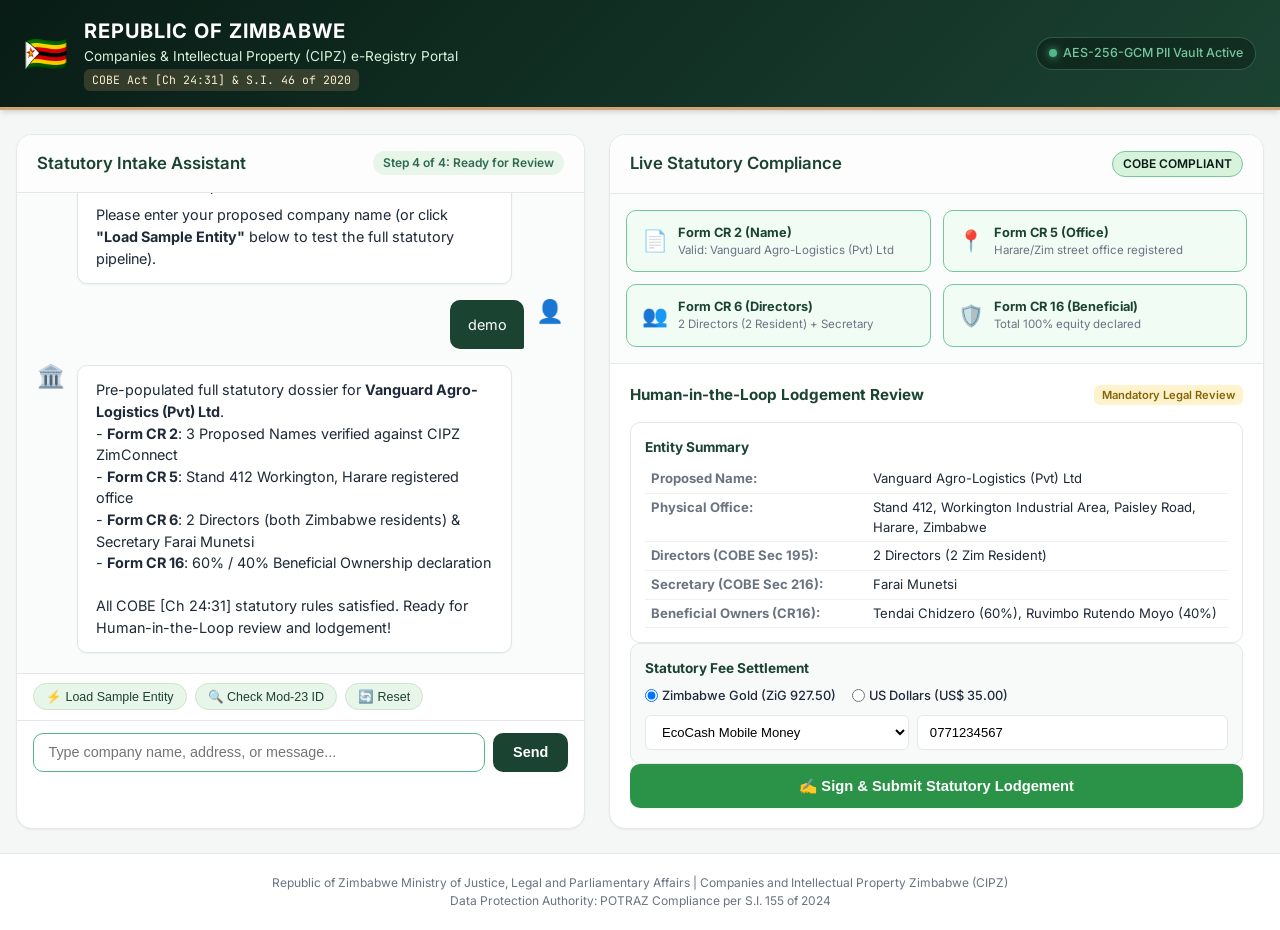
==== static/index.html @ ad86afd1 "feat: Zimbabwe GovTech Phase 1 MVP (CIPZ Gateway, Statutory COBE Forms, AES-GCM Crypto, POTRAZ DPIA," ====
<!DOCTYPE html>
<html lang="en">
<head>
  <meta charset="UTF-8">
  <meta name="viewport" content="width=device-width, initial-scale=1.0">
  <title>Zimbabwe GovTech - Statutory Company Formation Portal</title>
  <link rel="stylesheet" href="style.css">
  <link rel="preconnect" href="https://fonts.googleapis.com">
  <link rel="preconnect" href="https://fonts.gstatic.com" crossorigin>
  <link href="https://fonts.googleapis.com/css2?family=Inter:wght@400;500;600;700&family=JetBrains+Mono:wght@400;500;600&display=swap" rel="stylesheet">
</head>
<body>
  <!-- Header Bar -->
  <header class="gov-header">
    <div class="header-inner">
      <div class="gov-crest-badge">
        <span class="crest-emblem">🇿🇼</span>
        <div class="gov-titles">
          <h1>REPUBLIC OF ZIMBABWE</h1>
          <p>Companies & Intellectual Property (CIPZ) e-Registry Portal</p>
          <span class="statute-badge">COBE Act [Ch 24:31] & S.I. 46 of 2020</span>
        </div>
      </div>
      <div class="header-meta">
        <span class="vault-security-indicator">
          <span class="pulse-dot"></span> AES-256-GCM PII Vault Active
        </span>
      </div>
    </div>
  </header>

  <!-- Main Grid Layout -->
  <main class="app-container">
    <!-- Left Column: Conversational Intake -->
    <section class="chat-section">
      <div class="panel-header">
        <h2>Statutory Intake Assistant</h2>
        <span class="step-pill" id="intakeStepIndicator">Step 1 of 4: Entities</span>
      </div>

      <div class="chat-messages" id="chatMessages">
        <div class="message assistant-message">
          <div class="msg-avatar">🏛️</div>
          <div class="msg-bubble">
            <p><strong>Nematambudziko / Welcome to the CIPZ Statutory Lodgement Assistant.</strong></p>
            <p>I assist you in forming a Private Limited Company compliant with the <em>Companies and Other Business Entities Act [Chapter 24:31]</em>.</p>
            <p>Please enter your proposed company name (or click <strong>"Load Sample Entity"</strong> below to test the full statutory pipeline).</p>
          </div>
        </div>
      </div>

      <div class="chat-actions-bar">
        <button type="button" class="chip-btn" id="loadSampleBtn">⚡ Load Sample Entity</button>
        <button type="button" class="chip-btn" id="verifyIdBtn">🔍 Check Mod-23 ID</button>
        <button type="button" class="chip-btn" id="resetBtn">🔄 Reset</button>
      </div>

      <form id="chatForm" class="chat-input-row">
        <input 
          type="text" 
          id="chatInput" 
          placeholder="Type company name, address, or message..." 
          autocomplete="off"
          required
        />
        <button type="submit" id="sendBtn" class="btn-primary">Send</button>
      </form>
    </section>

    <!-- Right Column: Statutory Slots & HITL Confirmation -->
    <section class="slots-section">
      <div class="panel-header">
        <h2>Live Statutory Compliance</h2>
        <span class="status-badge" id="overallBadge">PENDING REVIEW</span>
      </div>

      <!-- Real-time COBE Rule Badges -->
      <div class="rule-badges-grid">
        <div class="rule-card" id="badgeCr2">
          <div class="rule-icon">📄</div>
          <div class="rule-info">
            <span class="rule-title">Form CR 2 (Name)</span>
            <span class="rule-desc" id="cr2Desc">Awaiting proposed name</span>
          </div>
        </div>

        <div class="rule-card" id="badgeCr5">
          <div class="rule-icon">📍</div>
          <div class="rule-info">
            <span class="rule-title">Form CR 5 (Office)</span>
            <span class="rule-desc" id="cr5Desc">Physical Zimbabwe street required</span>
          </div>
        </div>

        <div class="rule-card" id="badgeCr6">
          <div class="rule-icon">👥</div>
          <div class="rule-info">
            <span class="rule-title">Form CR 6 (Directors)</span>
            <span class="rule-desc" id="cr6Desc">Min 2 (≥1 Zim Resident) & Secretary</span>
          </div>
        </div>

        <div class="rule-card" id="badgeCr16">
          <div class="rule-icon">🛡️</div>
          <div class="rule-info">
            <span class="rule-title">Form CR 16 (Beneficial)</span>
            <span class="rule-desc" id="cr16Desc">≥ 20% Ownership Declaration</span>
          </div>
        </div>
      </div>

      <!-- HITL Lodgement Review Panel -->
      <div class="hitl-panel" id="hitlPanel">
        <div class="hitl-header">
          <h3>Human-in-the-Loop Lodgement Review</h3>
          <span class="hitl-pill">Mandatory Legal Review</span>
        </div>

        <div class="hitl-content" id="hitlContent">
          <div class="summary-card">
            <h4>Entity Summary</h4>
            <table class="statutory-table">
              <tbody>
                <tr>
                  <td><strong>Proposed Name:</strong></td>
                  <td id="tblName">Vanguard Agro-Logistics (Pvt) Ltd</td>
                </tr>
                <tr>
                  <td><strong>Physical Office:</strong></td>
                  <td id="tblAddress">Stand 412, Workington, Harare, Zimbabwe</td>
                </tr>
                <tr>
                  <td><strong>Directors (COBE Sec 195):</strong></td>
                  <td id="tblDirectors">2 Directors (2 Zimbabwe Residents)</td>
                </tr>
                <tr>
                  <td><strong>Secretary (COBE Sec 216):</strong></td>
                  <td id="tblSecretary">Farai Munetsi</td>
                </tr>
                <tr>
                  <td><strong>Beneficial Owners (CR16):</strong></td>
                  <td id="tblOwners">Tendai Chidzero (60%), Ruvimbo Moyo (40%)</td>
                </tr>
              </tbody>
            </table>
          </div>

          <!-- Dual Currency Payment Box -->
          <div class="payment-box">
            <h4>Statutory Fee Settlement</h4>
            <div class="currency-toggle">
              <label class="radio-label">
                <input type="radio" name="payCurrency" value="ZiG" checked>
                <span>Zimbabwe Gold (ZiG 927.50)</span>
              </label>
              <label class="radio-label">
                <input type="radio" name="payCurrency" value="USD">
                <span>US Dollars (US$ 35.00)</span>
              </label>
            </div>

            <div class="payment-inputs">
              <select id="payChannel" class="select-input">
                <option value="EcoCash">EcoCash Mobile Money</option>
                <option value="InnBucks">InnBucks Remittance Rail</option>
                <option value="ZimSwitch_ZIPIT">ZimSwitch ZIPIT Instant</option>
                <option value="OMari">O-Mari Wallet</option>
              </select>
              <input type="text" id="payPhone" placeholder="Mobile / Account Number (e.g. 0771234567)" value="0771234567" class="text-input">
            </div>
          </div>

          <button type="button" id="lodgeBtn" class="btn-success">
            ✍️ Sign & Submit Statutory Lodgement
          </button>
        </div>
      </div>

      <!-- Lodgement Confirmation & PDF Download -->
      <div class="confirmation-panel" id="confirmationPanel" style="display: none;">
        <div class="success-banner">
          <span class="success-icon">✅</span>
          <div>
            <h3>Statutory Lodgement Lodged Successfully!</h3>
            <p id="receiptNumberText">Official Receipt: ZW-REV-2026-XXXXXX</p>
          </div>
        </div>

        <div class="vault-audit-box">
          <h4>Cyber & Data Protection Vault Status [Ch 12:07]</h4>
          <p id="vaultStatusText">
            PII Encrypted under AES-256-GCM. HMAC-SHA256 Blind Index generated.
          </p>
        </div>

        <div class="downloads-box">
          <h4>Download Official Statutory Forms (S.I. 46 of 2020)</h4>
          <div class="pdf-buttons-grid">
            <a href="#" id="dlCr2" class="pdf-btn" target="_blank">📄 Form CR 2 (Name Search)</a>
            <a href="#" id="dlCr5" class="pdf-btn" target="_blank">📄 Form CR 5 (Office Address)</a>
            <a href="#" id="dlCr6" class="pdf-btn" target="_blank">📄 Form CR 6 (Directors)</a>
            <a href="#" id="dlCr16" class="pdf-btn" target="_blank">📄 Form CR 16 (Beneficial Ownership)</a>
          </div>
        </div>
      </div>
    </section>
  </main>

  <footer class="gov-footer">
    <p>Republic of Zimbabwe Ministry of Justice, Legal and Parliamentary Affairs | Companies and Intellectual Property Zimbabwe (CIPZ)</p>
    <p>Data Protection Authority: POTRAZ Compliance per S.I. 155 of 2024</p>
  </footer>

  <script src="app.js"></script>
</body>
</html>
---- static/style.css ----
/* Zimbabwe GovTech MVP - Statutory Lodgement Portal Styles */
:root {
  --primary: #1b4332;
  --primary-light: #2d6a4f;
  --primary-dark: #081c15;
  --accent: #d4a373;
  --accent-gold: #b08968;
  --success: #2b9348;
  --warning: #e76f51;
  --danger: #d90429;
  --bg-main: #f4f7f5;
  --bg-card: #ffffff;
  --text-main: #1f2937;
  --text-muted: #6b7280;
  --border: #e5e7eb;
  --border-focus: #52b788;
  --radius-sm: 6px;
  --radius-md: 10px;
  --radius-lg: 16px;
  --shadow-sm: 0 1px 2px 0 rgba(0, 0, 0, 0.05);
  --shadow-md: 0 4px 6px -1px rgba(0, 0, 0, 0.1), 0 2px 4px -1px rgba(0, 0, 0, 0.06);
}

* {
  box-sizing: border-box;
  margin: 0;
  padding: 0;
}

body {
  font-family: 'Inter', -apple-system, BlinkMacSystemFont, "Segoe UI", Roboto, sans-serif;
  background-color: var(--bg-main);
  color: var(--text-main);
  line-height: 1.5;
  min-height: 100vh;
  display: flex;
  flex-direction: column;
}

/* Header */
.gov-header {
  background: linear-gradient(135deg, var(--primary-dark) 0%, var(--primary) 100%);
  color: #ffffff;
  padding: 1rem 1.5rem;
  border-bottom: 3px solid var(--accent);
  box-shadow: var(--shadow-md);
}

.header-inner {
  max-width: 1300px;
  margin: 0 auto;
  display: flex;
  justify-content: space-between;
  align-items: center;
  flex-wrap: wrap;
  gap: 1rem;
}

.gov-crest-badge {
  display: flex;
  align-items: center;
  gap: 1rem;
}

.crest-emblem {
  font-size: 2.2rem;
}

.gov-titles h1 {
  font-size: 1.25rem;
  font-weight: 700;
  letter-spacing: 0.05em;
  color: #ffffff;
}

.gov-titles p {
  font-size: 0.85rem;
  color: #d8f3dc;
}

.statute-badge {
  display: inline-block;
  background-color: rgba(212, 163, 115, 0.2);
  color: #faedcd;
  font-size: 0.72rem;
  padding: 2px 8px;
  border-radius: var(--radius-sm);
  margin-top: 3px;
  font-family: 'JetBrains Mono', monospace;
}

.vault-security-indicator {
  display: flex;
  align-items: center;
  gap: 6px;
  font-size: 0.78rem;
  background: rgba(0, 0, 0, 0.3);
  padding: 6px 12px;
  border-radius: 9999px;
  color: #74c69d;
  font-weight: 500;
  border: 1px solid rgba(116, 198, 157, 0.3);
}

.pulse-dot {
  width: 8px;
  height: 8px;
  border-radius: 50%;
  background-color: #52b788;
  box-shadow: 0 0 8px #52b788;
}

/* App Grid Layout */
.app-container {
  max-width: 1300px;
  margin: 1.5rem auto;
  padding: 0 1rem;
  display: grid;
  grid-template-columns: 1fr 1.15fr;
  gap: 1.5rem;
  flex: 1;
  width: 100%;
}

@media (max-width: 900px) {
  .app-container {
    grid-template-columns: 1fr;
  }
}

/* Section Containers */
.chat-section, .slots-section {
  background: var(--bg-card);
  border-radius: var(--radius-lg);
  box-shadow: var(--shadow-sm);
  border: 1px solid var(--border);
  display: flex;
  flex-direction: column;
  overflow: hidden;
}

.panel-header {
  padding: 1rem 1.25rem;
  background-color: #fcfdfc;
  border-bottom: 1px solid var(--border);
  display: flex;
  justify-content: space-between;
  align-items: center;
}

.panel-header h2 {
  font-size: 1.05rem;
  font-weight: 600;
  color: var(--primary);
}

.step-pill {
  font-size: 0.75rem;
  background-color: #e8f5e9;
  color: var(--primary-light);
  padding: 3px 10px;
  border-radius: 9999px;
  font-weight: 600;
}

.status-badge {
  font-size: 0.75rem;
  background-color: #e9ecef;
  color: var(--text-muted);
  padding: 3px 10px;
  border-radius: 9999px;
  font-weight: 600;
}

.status-badge.badge-success {
  background-color: #d8f3dc;
  color: var(--primary-dark);
  border: 1px solid #74c69d;
}

/* Chat Section */
.chat-messages {
  flex: 1;
  min-height: 380px;
  max-height: 480px;
  overflow-y: auto;
  padding: 1.25rem;
  display: flex;
  flex-direction: column;
  gap: 1rem;
  background-color: #fafbfb;
}

.message {
  display: flex;
  gap: 0.75rem;
  max-width: 90%;
}

.msg-avatar {
  font-size: 1.4rem;
  line-height: 1;
}

.msg-bubble {
  padding: 0.85rem 1.1rem;
  border-radius: var(--radius-md);
  font-size: 0.9rem;
}

.assistant-message .msg-bubble {
  background-color: #ffffff;
  border: 1px solid #e0e7e3;
  color: var(--text-main);
  box-shadow: var(--shadow-sm);
}

.assistant-message .msg-bubble p + p {
  margin-top: 0.5rem;
}

.user-message {
  align-self: flex-end;
  flex-direction: row-reverse;
}

.user-message .msg-bubble {
  background-color: var(--primary);
  color: #ffffff;
  border-bottom-right-radius: 2px;
}

.chat-actions-bar {
  display: flex;
  gap: 0.5rem;
  padding: 0.6rem 1rem;
  background-color: #ffffff;
  border-top: 1px solid var(--border);
  overflow-x: auto;
}

.chip-btn {
  background-color: #e8f5e9;
  color: var(--primary);
  border: 1px solid #c8e6c9;
  padding: 5px 12px;
  font-size: 0.78rem;
  border-radius: 9999px;
  cursor: pointer;
  white-space: nowrap;
  font-weight: 500;
  transition: all 0.15s ease;
}

.chip-btn:hover {
  background-color: #c8e6c9;
}

.chat-input-row {
  display: flex;
  padding: 0.75rem 1rem;
  background-color: #ffffff;
  border-top: 1px solid var(--border);
  gap: 0.5rem;
}

.chat-input-row input {
  flex: 1;
  padding: 0.65rem 0.9rem;
  border: 1px solid var(--border);
  border-radius: var(--radius-md);
  font-size: 0.9rem;
  outline: none;
}

.chat-input-row input:focus {
  border-color: var(--border-focus);
}

/* Rule Badges Grid */
.rule-badges-grid {
  display: grid;
  grid-template-columns: 1fr 1fr;
  gap: 0.75rem;
  padding: 1rem;
  background-color: #fbfdfc;
  border-bottom: 1px solid var(--border);
}

@media (max-width: 600px) {
  .rule-badges-grid {
    grid-template-columns: 1fr;
  }
}

.rule-card {
  display: flex;
  gap: 0.65rem;
  align-items: center;
  padding: 0.75rem 0.9rem;
  border-radius: var(--radius-md);
  background: #ffffff;
  border: 1px solid var(--border);
  transition: border-color 0.2s ease;
}

.rule-card.valid {
  border-color: #74c69d;
  background-color: #f1fcf5;
}

.rule-card.invalid {
  border-color: var(--danger);
  background-color: #fff5f5;
}

.rule-icon {
  font-size: 1.3rem;
}

.rule-title {
  display: block;
  font-size: 0.8rem;
  font-weight: 700;
  color: var(--primary);
}

.rule-desc {
  display: block;
  font-size: 0.72rem;
  color: var(--text-muted);
}

/* HITL Panel */
.hitl-panel {
  padding: 1.25rem;
  flex: 1;
  display: flex;
  flex-direction: column;
  gap: 1rem;
}

.hitl-header {
  display: flex;
  justify-content: space-between;
  align-items: center;
}

.hitl-header h3 {
  font-size: 0.95rem;
  font-weight: 700;
  color: var(--primary);
}

.hitl-pill {
  font-size: 0.7rem;
  background-color: #fff3cd;
  color: #856404;
  padding: 2px 8px;
  border-radius: var(--radius-sm);
  font-weight: 600;
}

.summary-card {
  background: #ffffff;
  border: 1px solid var(--border);
  border-radius: var(--radius-md);
  padding: 0.85rem;
}

.summary-card h4 {
  font-size: 0.85rem;
  margin-bottom: 0.5rem;
  color: var(--primary);
}

.statutory-table {
  width: 100%;
  border-collapse: collapse;
  font-size: 0.82rem;
}

.statutory-table td {
  padding: 4px 6px;
  vertical-align: top;
  border-bottom: 1px solid #f0f0f0;
}

.statutory-table td:first-child {
  width: 38%;
  color: var(--text-muted);
}

/* Payment Box */
.payment-box {
  background: #f8faf9;
  border: 1px solid var(--border);
  border-radius: var(--radius-md);
  padding: 0.85rem;
}

.payment-box h4 {
  font-size: 0.85rem;
  margin-bottom: 0.5rem;
  color: var(--primary);
}

.currency-toggle {
  display: flex;
  gap: 1rem;
  margin-bottom: 0.6rem;
}

.radio-label {
  font-size: 0.8rem;
  display: flex;
  align-items: center;
  gap: 4px;
  cursor: pointer;
  font-weight: 500;
}

.payment-inputs {
  display: flex;
  gap: 0.5rem;
  flex-wrap: wrap;
}

.select-input, .text-input {
  padding: 0.5rem 0.75rem;
  font-size: 0.82rem;
  border: 1px solid var(--border);
  border-radius: var(--radius-sm);
  background-color: #ffffff;
}

.select-input {
  flex: 1;
}

.text-input {
  flex: 1.2;
}

/* Confirmation Panel */
.confirmation-panel {
  padding: 1.25rem;
  display: flex;
  flex-direction: column;
  gap: 1rem;
}

.success-banner {
  display: flex;
  gap: 0.85rem;
  align-items: center;
  background-color: #d8f3dc;
  border: 1px solid #74c69d;
  padding: 1rem;
  border-radius: var(--radius-md);
}

.success-icon {
  font-size: 2rem;
}

.success-banner h3 {
  font-size: 1rem;
  color: var(--primary-dark);
}

.success-banner p {
  font-size: 0.82rem;
  color: var(--primary);
  font-family: 'JetBrains Mono', monospace;
  font-weight: 600;
}

.vault-audit-box {
  background: #edf2f7;
  border-left: 4px solid var(--primary);
  padding: 0.75rem 1rem;
  border-radius: var(--radius-sm);
  font-size: 0.8rem;
}

.vault-audit-box h4 {
  font-size: 0.82rem;
  color: var(--primary);
  margin-bottom: 3px;
}

.downloads-box h4 {
  font-size: 0.85rem;
  margin-bottom: 0.6rem;
  color: var(--primary);
}

.pdf-buttons-grid {
  display: grid;
  grid-template-columns: 1fr 1fr;
  gap: 0.6rem;
}

@media (max-width: 600px) {
  .pdf-buttons-grid {
    grid-template-columns: 1fr;
  }
}

.pdf-btn {
  display: flex;
  align-items: center;
  gap: 6px;
  background: #ffffff;
  border: 1px solid #ced4da;
  padding: 0.65rem 0.85rem;
  border-radius: var(--radius-sm);
  text-decoration: none;
  color: var(--primary);
  font-size: 0.8rem;
  font-weight: 600;
  transition: all 0.2s ease;
}

.pdf-btn:hover {
  background: #e8f5e9;
  border-color: #52b788;
}

/* Buttons */
.btn-primary {
  background-color: var(--primary);
  color: #ffffff;
  border: none;
  padding: 0.65rem 1.25rem;
  border-radius: var(--radius-md);
  font-weight: 600;
  font-size: 0.9rem;
  cursor: pointer;
  transition: background 0.2s ease;
}

.btn-primary:hover {
  background-color: var(--primary-light);
}

.btn-success {
  background-color: var(--success);
  color: #ffffff;
  border: none;
  padding: 0.8rem 1.25rem;
  border-radius: var(--radius-md);
  font-weight: 700;
  font-size: 0.92rem;
  cursor: pointer;
  width: 100%;
  transition: background 0.2s ease;
  box-shadow: var(--shadow-sm);
}

.btn-success:hover {
  background-color: #1b4332;
}

/* Footer */
.gov-footer {
  text-align: center;
  padding: 1.25rem;
  background-color: #ffffff;
  border-top: 1px solid var(--border);
  font-size: 0.75rem;
  color: var(--text-muted);
  margin-top: auto;
}
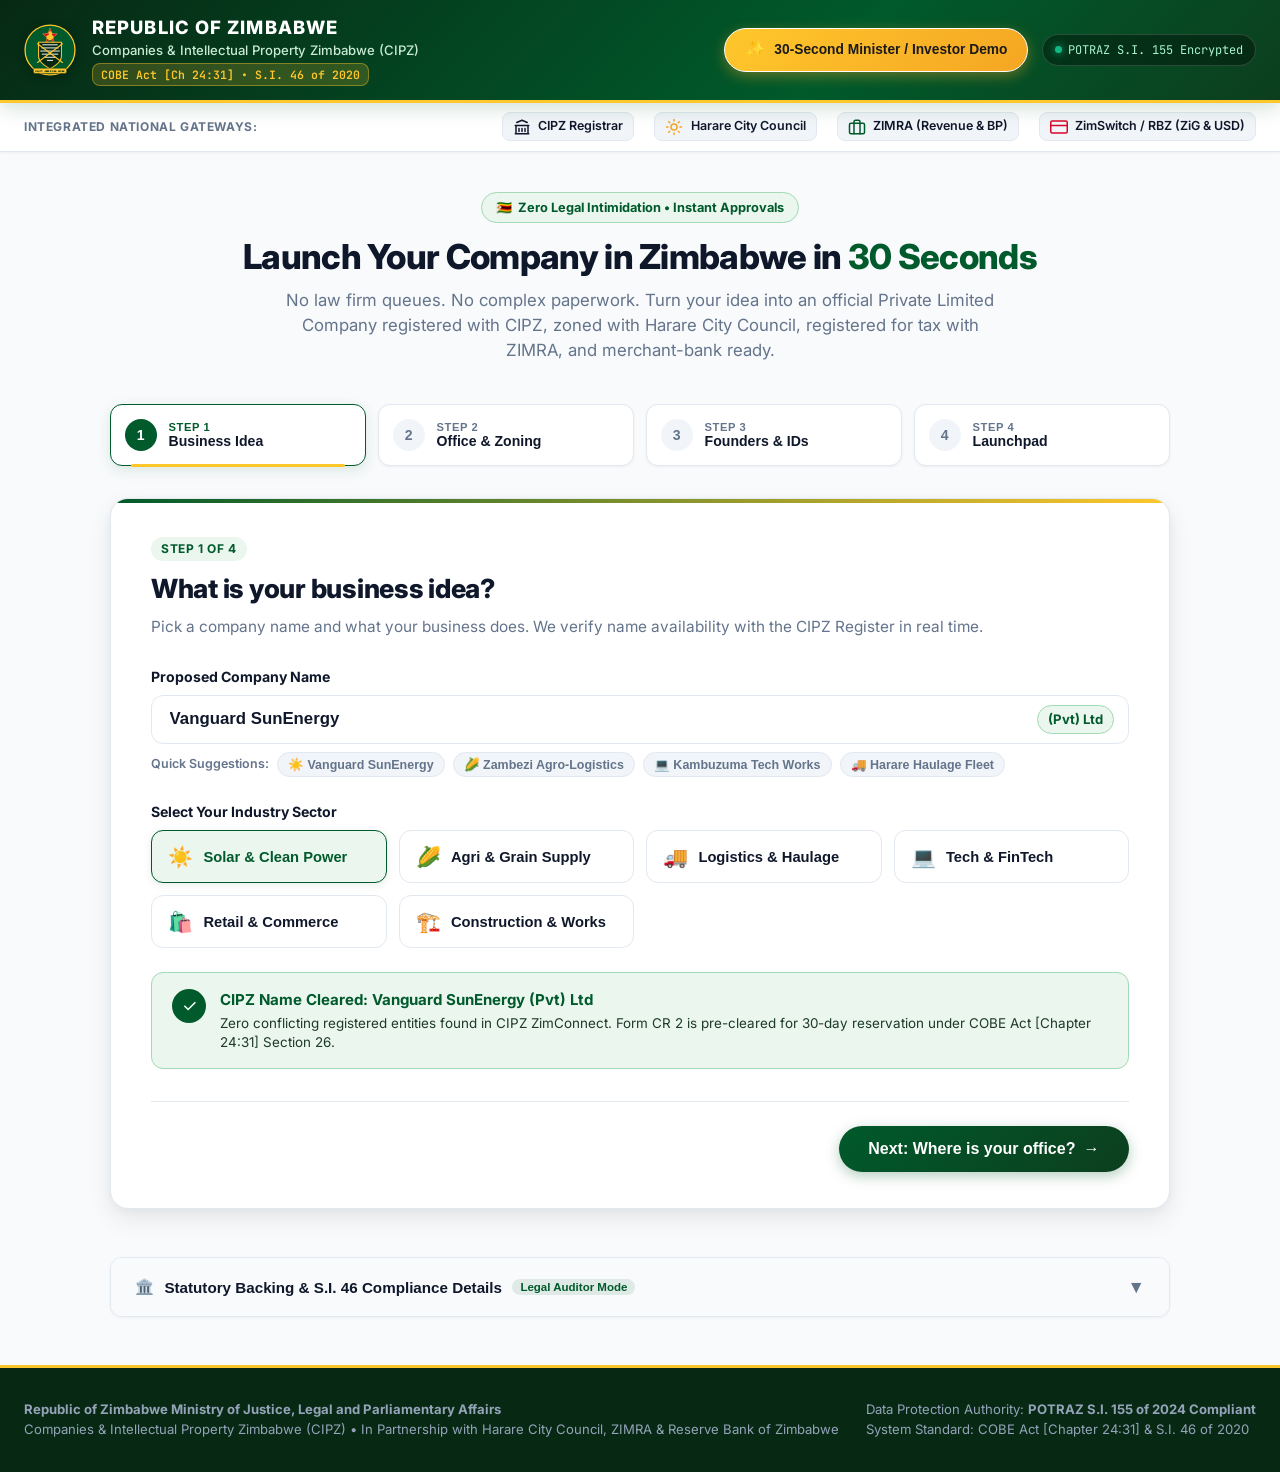
==== commit 481261b4: "feat(ui): complete consumer-grade redesign with Zimbabwean government styling and 30-second executiv" ====
--- a/static/index.html
+++ b/static/index.html
@@ -3,212 +3,663 @@
 <head>
   <meta charset="UTF-8">
   <meta name="viewport" content="width=device-width, initial-scale=1.0">
-  <title>Zimbabwe GovTech - Statutory Company Formation Portal</title>
+  <title>Zimbabwe GovTech | Unified Business Formation Portal</title>
+  <meta name="description" content="Official Republic of Zimbabwe Unified Business Formation & Licensing Portal. Incorporate your company, verify municipal commercial zoning, register for ZIMRA BP number, and activate merchant payments in 30 seconds.">
   <link rel="stylesheet" href="style.css">
   <link rel="preconnect" href="https://fonts.googleapis.com">
   <link rel="preconnect" href="https://fonts.gstatic.com" crossorigin>
-  <link href="https://fonts.googleapis.com/css2?family=Inter:wght@400;500;600;700&family=JetBrains+Mono:wght@400;500;600&display=swap" rel="stylesheet">
+  <link href="https://fonts.googleapis.com/css2?family=Inter:wght@400;500;600;700;800&family=JetBrains+Mono:wght@400;500;600;700&display=swap" rel="stylesheet">
 </head>
 <body>
-  <!-- Header Bar -->
-  <header class="gov-header">
-    <div class="header-inner">
-      <div class="gov-crest-badge">
-        <span class="crest-emblem">🇿🇼</span>
-        <div class="gov-titles">
-          <h1>REPUBLIC OF ZIMBABWE</h1>
-          <p>Companies & Intellectual Property (CIPZ) e-Registry Portal</p>
-          <span class="statute-badge">COBE Act [Ch 24:31] & S.I. 46 of 2020</span>
-        </div>
-      </div>
-      <div class="header-meta">
-        <span class="vault-security-indicator">
-          <span class="pulse-dot"></span> AES-256-GCM PII Vault Active
-        </span>
+
+  <!-- Top Government Header Bar -->
+  <header class="gov-top-banner">
+    <div class="banner-inner">
+      <div class="brand-block">
+        <div class="crest-vector-wrapper" title="Republic of Zimbabwe Official Emblem">
+          <!-- Official Republic of Zimbabwe Coat of Arms Vector Badge -->
+          <svg class="crest-svg" viewBox="0 0 100 100" fill="none" xmlns="http://www.w3.org/2000/svg">
+            <!-- Background Sunburst & Crest Halo -->
+            <circle cx="50" cy="50" r="48" fill="#005A2B" stroke="#FFC72C" stroke-width="2.5"/>
+            <!-- Kudu Horns & Star Crest Background -->
+            <path d="M50 8 L54 18 L64 19 L56 26 L58 36 L50 30 L42 36 L44 26 L36 19 L46 18 Z" fill="#D90429" stroke="#FFC72C" stroke-width="0.8"/>
+            <!-- Golden Zimbabwe Bird (Chapungu) Silhouette -->
+            <path d="M47 16 C48 13, 52 13, 53 16 C55 18, 54 22, 52 24 C51 25, 49 25, 48 24 Z" fill="#FFC72C"/>
+            <path d="M44 22 C47 20, 53 20, 56 22 C58 25, 56 30, 50 31 C44 30, 42 25, 44 22 Z" fill="#FFC72C"/>
+            <!-- National Shield with Victoria Falls Waves -->
+            <path d="M28 35 H72 V62 C72 76, 50 86, 50 86 C50 86, 28 76, 28 62 Z" fill="#072914" stroke="#FFC72C" stroke-width="2"/>
+            <!-- Shield Victoria Falls Waves (Alternating Blue/White Chevron Stripes) -->
+            <path d="M36 40 H64 M34 46 H66 M32 52 H68 M35 58 H65 M40 64 H60 M45 70 H55" stroke="#FFFFFF" stroke-width="1.8" stroke-linecap="round"/>
+            <!-- Crossed Hoe & Automatic Rifle representation -->
+            <line x1="26" y1="74" x2="74" y2="38" stroke="#FFC72C" stroke-width="2" stroke-linecap="round"/>
+            <line x1="74" y1="74" x2="26" y2="38" stroke="#FFC72C" stroke-width="2" stroke-linecap="round"/>
+            <!-- Motto Banner -->
+            <rect x="18" y="85" width="64" height="10" rx="3" fill="#FFC72C" stroke="#072914" stroke-width="0.8"/>
+            <text x="50" y="92.5" font-size="4.2" font-family="'Inter', sans-serif" font-weight="900" fill="#072914" text-anchor="middle" letter-spacing="0.3">UNITY • FREEDOM • WORK</text>
+          </svg>
+        </div>
+        <div class="brand-text">
+          <h1>Republic of Zimbabwe</h1>
+          <div class="brand-subtitle">Companies & Intellectual Property Zimbabwe (CIPZ)</div>
+          <span class="statutory-tag">COBE Act [Ch 24:31] • S.I. 46 of 2020</span>
+        </div>
+      </div>
+
+      <div class="header-actions">
+        <!-- 30-Second Executive Demo Button -->
+        <button type="button" class="btn-exec-demo" id="execDemoBtn" title="Launch automated 30-second presentation for Ministers and Investors">
+          <span class="sparkle-icon">✨</span>
+          <span>30-Second Minister / Investor Demo</span>
+        </button>
+
+        <div class="security-badge-header">
+          <span class="pulse-dot"></span>
+          <span>POTRAZ S.I. 155 Encrypted</span>
+        </div>
       </div>
     </div>
   </header>
 
-  <!-- Main Grid Layout -->
-  <main class="app-container">
-    <!-- Left Column: Conversational Intake -->
-    <section class="chat-section">
-      <div class="panel-header">
-        <h2>Statutory Intake Assistant</h2>
-        <span class="step-pill" id="intakeStepIndicator">Step 1 of 4: Entities</span>
-      </div>
-
-      <div class="chat-messages" id="chatMessages">
-        <div class="message assistant-message">
-          <div class="msg-avatar">🏛️</div>
-          <div class="msg-bubble">
-            <p><strong>Nematambudziko / Welcome to the CIPZ Statutory Lodgement Assistant.</strong></p>
-            <p>I assist you in forming a Private Limited Company compliant with the <em>Companies and Other Business Entities Act [Chapter 24:31]</em>.</p>
-            <p>Please enter your proposed company name (or click <strong>"Load Sample Entity"</strong> below to test the full statutory pipeline).</p>
-          </div>
-        </div>
-      </div>
-
-      <div class="chat-actions-bar">
-        <button type="button" class="chip-btn" id="loadSampleBtn">⚡ Load Sample Entity</button>
-        <button type="button" class="chip-btn" id="verifyIdBtn">🔍 Check Mod-23 ID</button>
-        <button type="button" class="chip-btn" id="resetBtn">🔄 Reset</button>
-      </div>
-
-      <form id="chatForm" class="chat-input-row">
-        <input 
-          type="text" 
-          id="chatInput" 
-          placeholder="Type company name, address, or message..." 
-          autocomplete="off"
-          required
-        />
-        <button type="submit" id="sendBtn" class="btn-primary">Send</button>
-      </form>
+  <!-- Official Inter-Agency Trust Strip -->
+  <section class="agency-trust-strip">
+    <div class="agency-trust-inner">
+      <span class="trust-label">Integrated National Gateways:</span>
+      <div class="agency-badges-list">
+        <!-- CIPZ Badge -->
+        <div class="agency-badge-item" title="Companies and Intellectual Property Zimbabwe">
+          <svg viewBox="0 0 24 24" fill="none" stroke="currentColor" stroke-width="2" stroke-linecap="round" stroke-linejoin="round">
+            <path d="M3 21h18M3 10h18M5 6l7-3 7 3M4 10v11M20 10v11M8 14v4M12 14v4M16 14v4"/>
+          </svg>
+          <span>CIPZ Registrar</span>
+        </div>
+        <!-- Harare City Council Badge -->
+        <div class="agency-badge-item" title="City of Harare Sunshine City Municipal Authority">
+          <svg viewBox="0 0 24 24" fill="none" stroke="#f5a623" stroke-width="2" stroke-linecap="round" stroke-linejoin="round">
+            <circle cx="12" cy="12" r="4"/>
+            <path d="M12 2v2M12 20v2M4.93 4.93l1.41 1.41M17.66 17.66l1.41 1.41M2 12h2M20 12h2M6.34 17.66l-1.41 1.41M19.07 4.93l-1.41 1.41"/>
+          </svg>
+          <span>Harare City Council</span>
+        </div>
+        <!-- ZIMRA Badge -->
+        <div class="agency-badge-item" title="Zimbabwe Revenue Authority">
+          <svg viewBox="0 0 24 24" fill="none" stroke="#005a2b" stroke-width="2" stroke-linecap="round" stroke-linejoin="round">
+            <rect x="2" y="7" width="20" height="14" rx="2" ry="2"/>
+            <path d="M16 21V5a2 2 0 0 0-2-2h-4a2 2 0 0 0-2 2v16"/>
+          </svg>
+          <span>ZIMRA (Revenue & BP)</span>
+        </div>
+        <!-- Zimswitch / RBZ Badge -->
+        <div class="agency-badge-item" title="Reserve Bank of Zimbabwe & Zimswitch Instant Settlement">
+          <svg viewBox="0 0 24 24" fill="none" stroke="#d90429" stroke-width="2" stroke-linecap="round" stroke-linejoin="round">
+            <rect x="1" y="4" width="22" height="16" rx="2" ry="2"/>
+            <line x1="1" y1="10" x2="23" y2="10"/>
+          </svg>
+          <span>ZimSwitch / RBZ (ZiG & USD)</span>
+        </div>
+      </div>
+    </div>
+  </section>
+
+  <!-- Executive Demo Controller Bar (Displays during presentation mode) -->
+  <aside class="demo-controller-bar" id="demoControllerBar" style="display: none;">
+    <div class="demo-controller-inner">
+      <div class="demo-title-area">
+        <span class="demo-live-pill">LIVE DEMO</span>
+        <span class="demo-status-text" id="demoStatusText">Step 1: Selecting Business Idea & Reserving Name</span>
+      </div>
+      <div class="demo-step-track">
+        <span class="demo-dot" id="dot1"></span>
+        <span class="demo-dot" id="dot2"></span>
+        <span class="demo-dot" id="dot3"></span>
+        <span class="demo-dot" id="dot4"></span>
+      </div>
+      <div class="demo-controls-group">
+        <button type="button" class="btn-ctrl" id="btnPauseDemo">⏸️ Pause</button>
+        <button type="button" class="btn-ctrl" id="btnFastForward">⏭️ Jump to Launchpad</button>
+        <button type="button" class="btn-ctrl btn-ctrl-stop" id="btnExitDemo">✕ Exit Demo</button>
+      </div>
+    </div>
+  </aside>
+
+  <!-- Main Application Wrapper -->
+  <main class="main-wrapper">
+    <!-- Hero Block -->
+    <section class="hero-block">
+      <div class="hero-pill-badge">
+        <span>🇿🇼</span>
+        <span>Zero Legal Intimidation • Instant Approvals</span>
+      </div>
+      <h2>Launch Your Company in Zimbabwe in <span class="highlight-emerald">30 Seconds</span></h2>
+      <p class="hero-desc">
+        No law firm queues. No complex paperwork. Turn your idea into an official Private Limited Company registered with CIPZ, zoned with Harare City Council, registered for tax with ZIMRA, and merchant-bank ready.
+      </p>
     </section>
 
-    <!-- Right Column: Statutory Slots & HITL Confirmation -->
-    <section class="slots-section">
-      <div class="panel-header">
-        <h2>Live Statutory Compliance</h2>
-        <span class="status-badge" id="overallBadge">PENDING REVIEW</span>
-      </div>
-
-      <!-- Real-time COBE Rule Badges -->
-      <div class="rule-badges-grid">
-        <div class="rule-card" id="badgeCr2">
-          <div class="rule-icon">📄</div>
-          <div class="rule-info">
-            <span class="rule-title">Form CR 2 (Name)</span>
-            <span class="rule-desc" id="cr2Desc">Awaiting proposed name</span>
-          </div>
-        </div>
-
-        <div class="rule-card" id="badgeCr5">
-          <div class="rule-icon">📍</div>
-          <div class="rule-info">
-            <span class="rule-title">Form CR 5 (Office)</span>
-            <span class="rule-desc" id="cr5Desc">Physical Zimbabwe street required</span>
-          </div>
-        </div>
-
-        <div class="rule-card" id="badgeCr6">
-          <div class="rule-icon">👥</div>
-          <div class="rule-info">
-            <span class="rule-title">Form CR 6 (Directors)</span>
-            <span class="rule-desc" id="cr6Desc">Min 2 (≥1 Zim Resident) & Secretary</span>
-          </div>
-        </div>
-
-        <div class="rule-card" id="badgeCr16">
-          <div class="rule-icon">🛡️</div>
-          <div class="rule-info">
-            <span class="rule-title">Form CR 16 (Beneficial)</span>
-            <span class="rule-desc" id="cr16Desc">≥ 20% Ownership Declaration</span>
-          </div>
-        </div>
-      </div>
-
-      <!-- HITL Lodgement Review Panel -->
-      <div class="hitl-panel" id="hitlPanel">
-        <div class="hitl-header">
-          <h3>Human-in-the-Loop Lodgement Review</h3>
-          <span class="hitl-pill">Mandatory Legal Review</span>
-        </div>
-
-        <div class="hitl-content" id="hitlContent">
-          <div class="summary-card">
-            <h4>Entity Summary</h4>
-            <table class="statutory-table">
-              <tbody>
-                <tr>
-                  <td><strong>Proposed Name:</strong></td>
-                  <td id="tblName">Vanguard Agro-Logistics (Pvt) Ltd</td>
-                </tr>
-                <tr>
-                  <td><strong>Physical Office:</strong></td>
-                  <td id="tblAddress">Stand 412, Workington, Harare, Zimbabwe</td>
-                </tr>
-                <tr>
-                  <td><strong>Directors (COBE Sec 195):</strong></td>
-                  <td id="tblDirectors">2 Directors (2 Zimbabwe Residents)</td>
-                </tr>
-                <tr>
-                  <td><strong>Secretary (COBE Sec 216):</strong></td>
-                  <td id="tblSecretary">Farai Munetsi</td>
-                </tr>
-                <tr>
-                  <td><strong>Beneficial Owners (CR16):</strong></td>
-                  <td id="tblOwners">Tendai Chidzero (60%), Ruvimbo Moyo (40%)</td>
-                </tr>
-              </tbody>
-            </table>
-          </div>
-
-          <!-- Dual Currency Payment Box -->
-          <div class="payment-box">
-            <h4>Statutory Fee Settlement</h4>
-            <div class="currency-toggle">
-              <label class="radio-label">
-                <input type="radio" name="payCurrency" value="ZiG" checked>
-                <span>Zimbabwe Gold (ZiG 927.50)</span>
-              </label>
-              <label class="radio-label">
-                <input type="radio" name="payCurrency" value="USD">
-                <span>US Dollars (US$ 35.00)</span>
-              </label>
-            </div>
-
-            <div class="payment-inputs">
-              <select id="payChannel" class="select-input">
-                <option value="EcoCash">EcoCash Mobile Money</option>
-                <option value="InnBucks">InnBucks Remittance Rail</option>
-                <option value="ZimSwitch_ZIPIT">ZimSwitch ZIPIT Instant</option>
-                <option value="OMari">O-Mari Wallet</option>
-              </select>
-              <input type="text" id="payPhone" placeholder="Mobile / Account Number (e.g. 0771234567)" value="0771234567" class="text-input">
-            </div>
-          </div>
-
-          <button type="button" id="lodgeBtn" class="btn-success">
-            ✍️ Sign & Submit Statutory Lodgement
+    <!-- 4-Step Interactive Stepper Navigation -->
+    <nav class="stepper-nav" aria-label="Formation Progress Stepper">
+      <button type="button" class="step-nav-btn active" id="navStep1" data-step="1">
+        <div class="step-num-circle">1</div>
+        <div class="step-nav-text">
+          <span class="step-nav-label">Step 1</span>
+          <span class="step-nav-title">Business Idea</span>
+        </div>
+      </button>
+
+      <button type="button" class="step-nav-btn" id="navStep2" data-step="2">
+        <div class="step-num-circle">2</div>
+        <div class="step-nav-text">
+          <span class="step-nav-label">Step 2</span>
+          <span class="step-nav-title">Office & Zoning</span>
+        </div>
+      </button>
+
+      <button type="button" class="step-nav-btn" id="navStep3" data-step="3">
+        <div class="step-num-circle">3</div>
+        <div class="step-nav-text">
+          <span class="step-nav-label">Step 3</span>
+          <span class="step-nav-title">Founders & IDs</span>
+        </div>
+      </button>
+
+      <button type="button" class="step-nav-btn" id="navStep4" data-step="4">
+        <div class="step-num-circle">4</div>
+        <div class="step-nav-text">
+          <span class="step-nav-label">Step 4</span>
+          <span class="step-nav-title">Launchpad</span>
+        </div>
+      </button>
+    </nav>
+
+    <!-- Main Wizard Card Container -->
+    <div class="wizard-card">
+      
+      <!-- STEP 1: What is your business idea? -->
+      <section class="step-pane active" id="paneStep1">
+        <div class="pane-header">
+          <span class="pane-step-badge">Step 1 of 4</span>
+          <h3>What is your business idea?</h3>
+          <p>Pick a company name and what your business does. We verify name availability with the CIPZ Register in real time.</p>
+        </div>
+
+        <div class="form-group">
+          <label class="form-label" for="companyNameInput">Proposed Company Name</label>
+          <div class="input-with-suffix">
+            <input 
+              type="text" 
+              id="companyNameInput" 
+              placeholder="e.g. Vanguard SunEnergy" 
+              value="Vanguard SunEnergy"
+              autocomplete="off"
+            >
+            <span class="input-suffix-pill">(Pvt) Ltd</span>
+          </div>
+          <div class="quick-picks-row">
+            <span style="font-size: 0.78rem; color: var(--text-muted); font-weight: 600;">Quick Suggestions:</span>
+            <button type="button" class="quick-pick-btn" data-name="Vanguard SunEnergy">☀️ Vanguard SunEnergy</button>
+            <button type="button" class="quick-pick-btn" data-name="Zambezi Agro-Logistics">🌽 Zambezi Agro-Logistics</button>
+            <button type="button" class="quick-pick-btn" data-name="Kambuzuma Tech Works">💻 Kambuzuma Tech Works</button>
+            <button type="button" class="quick-pick-btn" data-name="Harare Haulage Fleet">🚚 Harare Haulage Fleet</button>
+          </div>
+        </div>
+
+        <div class="form-group">
+          <label class="form-label">Select Your Industry Sector</label>
+          <div class="pill-grid" id="industryPillGrid">
+            <button type="button" class="industry-pill selected" data-industry="solar" data-purpose="Clean solar energy systems, photovoltaic installations, and grid backup storage distribution.">
+              <span class="icon">☀️</span>
+              <span>Solar & Clean Power</span>
+            </button>
+            <button type="button" class="industry-pill" data-industry="agri" data-purpose="Agricultural commodity logistics, grain haulage, cold chain storage and regional distribution.">
+              <span class="icon">🌽</span>
+              <span>Agri & Grain Supply</span>
+            </button>
+            <button type="button" class="industry-pill" data-industry="logistics" data-purpose="Freight forwarding, heavy vehicle road transport, and warehousing across SADC corridors.">
+              <span class="icon">🚚</span>
+              <span>Logistics & Haulage</span>
+            </button>
+            <button type="button" class="industry-pill" data-industry="tech" data-purpose="Software engineering, digital payment infrastructure, and AI automation systems.">
+              <span class="icon">💻</span>
+              <span>Tech & FinTech</span>
+            </button>
+            <button type="button" class="industry-pill" data-industry="retail" data-purpose="Wholesale and retail merchandising, import distribution, and fast-moving consumer goods.">
+              <span class="icon">🛍️</span>
+              <span>Retail & Commerce</span>
+            </button>
+            <button type="button" class="industry-pill" data-industry="construction" data-purpose="Commercial civil works, electrical engineering, and sustainable urban infrastructure.">
+              <span class="icon">🏗️</span>
+              <span>Construction & Works</span>
+            </button>
+          </div>
+        </div>
+
+        <!-- Real-Time CIPZ Availability Feedback Badge -->
+        <div class="statutory-feedback-card" id="cr2FeedbackCard">
+          <div class="feedback-icon-bubble">✓</div>
+          <div class="feedback-text">
+            <h4 id="cr2FeedbackTitle">CIPZ Name Cleared: Vanguard SunEnergy (Pvt) Ltd</h4>
+            <p id="cr2FeedbackDesc">This name has no identical matches in the national database. Form CR 2 Name Reservation is pre-cleared under COBE Act [Chapter 24:31] Section 26.</p>
+          </div>
+        </div>
+
+        <div class="wizard-actions-bar" style="justify-content: flex-end;">
+          <button type="button" class="btn-primary-action" id="btnGoToStep2">
+            <span>Next: Where is your office?</span>
+            <span>→</span>
           </button>
         </div>
-      </div>
-
-      <!-- Lodgement Confirmation & PDF Download -->
-      <div class="confirmation-panel" id="confirmationPanel" style="display: none;">
-        <div class="success-banner">
-          <span class="success-icon">✅</span>
-          <div>
-            <h3>Statutory Lodgement Lodged Successfully!</h3>
-            <p id="receiptNumberText">Official Receipt: ZW-REV-2026-XXXXXX</p>
-          </div>
-        </div>
-
-        <div class="vault-audit-box">
-          <h4>Cyber & Data Protection Vault Status [Ch 12:07]</h4>
-          <p id="vaultStatusText">
-            PII Encrypted under AES-256-GCM. HMAC-SHA256 Blind Index generated.
-          </p>
-        </div>
-
-        <div class="downloads-box">
-          <h4>Download Official Statutory Forms (S.I. 46 of 2020)</h4>
-          <div class="pdf-buttons-grid">
-            <a href="#" id="dlCr2" class="pdf-btn" target="_blank">📄 Form CR 2 (Name Search)</a>
-            <a href="#" id="dlCr5" class="pdf-btn" target="_blank">📄 Form CR 5 (Office Address)</a>
-            <a href="#" id="dlCr6" class="pdf-btn" target="_blank">📄 Form CR 6 (Directors)</a>
-            <a href="#" id="dlCr16" class="pdf-btn" target="_blank">📄 Form CR 16 (Beneficial Ownership)</a>
-          </div>
+      </section>
+
+      <!-- STEP 2: Where are you based? -->
+      <section class="step-pane" id="paneStep2">
+        <div class="pane-header">
+          <span class="pane-step-badge">Step 2 of 4</span>
+          <h3>Where are you based?</h3>
+          <p>Zimbabwe law requires a physical street address. We pre-verify municipal zoning and shop licensing instantly.</p>
+        </div>
+
+        <div class="form-group">
+          <label class="form-label">City or Municipality</label>
+          <div class="city-pills-row" id="cityPillsRow">
+            <button type="button" class="city-pill selected" data-city="Harare">📍 Harare</button>
+            <button type="button" class="city-pill" data-city="Bulawayo">📍 Bulawayo</button>
+            <button type="button" class="city-pill" data-city="Ruwa">📍 Ruwa</button>
+            <button type="button" class="city-pill" data-city="Mutare">📍 Mutare</button>
+            <button type="button" class="city-pill" data-city="Gweru">📍 Gweru</button>
+            <button type="button" class="city-pill" data-city="Chitungwiza">📍 Chitungwiza</button>
+            <button type="button" class="city-pill" data-city="Victoria Falls">📍 Victoria Falls</button>
+          </div>
+        </div>
+
+        <div class="form-group">
+          <label class="form-label" for="streetAddressInput">Physical Street Address (No P.O. Box only)</label>
+          <input 
+            type="text" 
+            id="streetAddressInput" 
+            class="input-standard" 
+            placeholder="e.g. Stand 412, Workington Industrial Area, Paisley Road"
+            value="Stand 412, Workington Industrial Area, Paisley Road, Harare"
+          >
+          <div class="quick-picks-row">
+            <span style="font-size: 0.78rem; color: var(--text-muted); font-weight: 600;">Sample Addresses:</span>
+            <button type="button" class="quick-pick-btn" data-addr="Stand 412, Workington Industrial Area, Paisley Road, Harare">🏭 Workington Industrial, Harare</button>
+            <button type="button" class="quick-pick-btn" data-addr="14 Samora Machel Avenue, Harare">🏢 Samora Machel Ave, Harare</button>
+            <button type="button" class="quick-pick-btn" data-addr="Stand 88, Belmont Industrial, Bulawayo">🏭 Belmont Industrial, Bulawayo</button>
+          </div>
+        </div>
+
+        <!-- Municipal Commercial Zoning Live Verification Card -->
+        <div class="statutory-feedback-card">
+          <div class="feedback-icon-bubble" style="background: #f5a623;">🏛️</div>
+          <div class="feedback-text">
+            <h4 id="zoningFeedbackTitle">Harare City Council Commercial Zoning Verified</h4>
+            <p id="zoningFeedbackDesc">
+              Stand 412 Workington Industrial is verified under Town Planning Scheme Zone IND-4 (General Commercial Industry). Form SL2 Shop Licence clearance pre-approved under the Urban Councils Act [Chapter 29:15].
+            </p>
+          </div>
+        </div>
+
+        <div class="wizard-actions-bar">
+          <button type="button" class="btn-secondary" id="btnBackToStep1">← Back</button>
+          <button type="button" class="btn-primary-action" id="btnGoToStep3">
+            <span>Next: Who are the founders?</span>
+            <span>→</span>
+          </button>
+        </div>
+      </section>
+
+      <!-- STEP 3: Who are the founders? -->
+      <section class="step-pane" id="paneStep3">
+        <div class="pane-header">
+          <span class="pane-step-badge">Step 3 of 4</span>
+          <h3>Who are the founders?</h3>
+          <p>Under Zimbabwe law (COBE Act Sec 195), a Private Limited Company requires at least 2 directors (≥1 residing in Zimbabwe) and 1 secretary. Plain National IDs are verified with ZPRS Mod-23 checksum.</p>
+        </div>
+
+        <div class="founders-list" id="foundersList">
+          <!-- Founder 1 -->
+          <div class="founder-card" id="founderCard1">
+            <div class="founder-card-header">
+              <div class="founder-title-badge">
+                <span>👤</span>
+                <span>Founder 1 (Director & 60% Owner)</span>
+              </div>
+              <span class="founder-role-tag">Managing Director</span>
+            </div>
+            <div class="founder-inputs-grid">
+              <div class="founder-input-block">
+                <label>Full Legal Name</label>
+                <input type="text" id="f1Name" value="Tendai Chidzero" placeholder="e.g. Tendai Chidzero">
+              </div>
+              <div class="founder-input-block">
+                <label>Zimbabwe National ID (Mod-23)</label>
+                <input type="text" id="f1Id" value="63-1000002-R-42" placeholder="e.g. 63-1000002-R-42">
+                <div class="mod23-status-pill valid" id="f1StatusPill">
+                  <span>✓</span>
+                  <span>Verified Citizen (ZPRS Mod-23)</span>
+                </div>
+              </div>
+              <div class="founder-input-block">
+                <label>Shareholding (%)</label>
+                <input type="number" id="f1Shares" value="60" min="1" max="100">
+              </div>
+            </div>
+            <div class="founder-residency-row">
+              <input type="checkbox" id="f1Resident" checked>
+              <label for="f1Resident">Ordinarily Resident in Zimbabwe (COBE Act Section 195)</label>
+            </div>
+          </div>
+
+          <!-- Founder 2 -->
+          <div class="founder-card" id="founderCard2">
+            <div class="founder-card-header">
+              <div class="founder-title-badge">
+                <span>👤</span>
+                <span>Founder 2 (Director & 40% Owner)</span>
+              </div>
+              <span class="founder-role-tag">Executive Director</span>
+            </div>
+            <div class="founder-inputs-grid">
+              <div class="founder-input-block">
+                <label>Full Legal Name</label>
+                <input type="text" id="f2Name" value="Ruvimbo Rutendo Moyo" placeholder="e.g. Ruvimbo Moyo">
+              </div>
+              <div class="founder-input-block">
+                <label>Zimbabwe National ID (Mod-23)</label>
+                <input type="text" id="f2Id" value="63-1000003-S-42" placeholder="e.g. 63-1000003-S-42">
+                <div class="mod23-status-pill valid" id="f2StatusPill">
+                  <span>✓</span>
+                  <span>Verified Citizen (ZPRS Mod-23)</span>
+                </div>
+              </div>
+              <div class="founder-input-block">
+                <label>Shareholding (%)</label>
+                <input type="number" id="f2Shares" value="40" min="1" max="100">
+              </div>
+            </div>
+            <div class="founder-residency-row">
+              <input type="checkbox" id="f2Resident" checked>
+              <label for="f2Resident">Ordinarily Resident in Zimbabwe (COBE Act Section 195)</label>
+            </div>
+          </div>
+
+          <!-- Company Secretary -->
+          <div class="founder-card" id="secCard" style="background: #ffffff;">
+            <div class="founder-card-header">
+              <div class="founder-title-badge">
+                <span>📋</span>
+                <span>Company Secretary (Mandatory under COBE Act Sec 216)</span>
+              </div>
+              <span class="founder-role-tag">Corporate Officer</span>
+            </div>
+            <div class="founder-inputs-grid" style="grid-template-columns: 1fr 1fr;">
+              <div class="founder-input-block">
+                <label>Secretary Full Name</label>
+                <input type="text" id="secName" value="Farai Munetsi" placeholder="e.g. Farai Munetsi">
+              </div>
+              <div class="founder-input-block">
+                <label>Secretary National ID</label>
+                <input type="text" id="secId" value="63-1000004-T-42" placeholder="e.g. 63-1000004-T-42">
+                <div class="mod23-status-pill valid" id="secStatusPill">
+                  <span>✓</span>
+                  <span>Verified Citizen (ZPRS Mod-23)</span>
+                </div>
+              </div>
+            </div>
+          </div>
+        </div>
+
+        <div style="display: flex; gap: 0.75rem; flex-wrap: wrap;">
+          <button type="button" class="quick-pick-btn" id="btnFillSampleFounders">⚡ Reset Sample Zimbabwean Founders</button>
+        </div>
+
+        <div class="wizard-actions-bar">
+          <button type="button" class="btn-secondary" id="btnBackToStep2">← Back</button>
+          <button type="button" class="btn-primary-action btn-gold-action" id="btnSubmitLodgement">
+            <span>🚀 Complete Lodgement & Open Launchpad</span>
+            <span>→</span>
+          </button>
+        </div>
+      </section>
+
+      <!-- STEP 4: Your Business Launchpad -->
+      <section class="step-pane" id="paneStep4">
+        <!-- Launchpad Hero Banner -->
+        <div class="launchpad-hero-banner">
+          <div class="launchpad-hero-text">
+            <h3>🎉 Congratulations! Your Company is Fully Approved & Registered</h3>
+            <p id="approvedCompanyName">Entity: Vanguard SunEnergy (Pvt) Ltd</p>
+          </div>
+          <div class="launchpad-reg-pill" id="regPillNumber">
+            INC: ZW-CIPZ-2026-881942
+          </div>
+        </div>
+
+        <!-- 4 Official Unlocked Credentials Grid -->
+        <div class="credentials-grid">
+          
+          <!-- Pillar 1: CIPZ Legal Entity -->
+          <div class="credential-pillar-card">
+            <div>
+              <div class="pillar-header">
+                <div class="pillar-agency-title">
+                  <div class="pillar-emblem">🏛️</div>
+                  <div>
+                    <h4>CIPZ Legal Entity</h4>
+                    <span>Companies & Intellectual Property</span>
+                  </div>
+                </div>
+                <span class="status-approved-badge">✓ STAMPED & APPROVED</span>
+              </div>
+              <div class="pillar-body">
+                <ul class="pillar-detail-list">
+                  <li><span>Certificate:</span> <strong id="resCipzNum">ZW-CIPZ-2026-881942</strong></li>
+                  <li><span>Legal Form:</span> <strong>Private Limited Company</strong></li>
+                  <li><span>Statutory Act:</span> <strong>COBE Act [Chapter 24:31]</strong></li>
+                  <li><span>Status:</span> <strong style="color: #15803d;">Active & Good Standing</strong></li>
+                </ul>
+
+                <div class="pdf-downloads-container">
+                  <div class="pdf-downloads-title">Official Statutory PDFs (S.I. 46 of 2020)</div>
+                  <div class="pdf-buttons-subgrid">
+                    <a href="generated_forms/CR2_name_reservation_vanguard_agro-logist.pdf" id="pdfLinkCr2" class="btn-pdf-download" target="_blank" download>
+                      <span>📄</span> Form CR 2
+                    </a>
+                    <a href="generated_forms/CR5_registered_office_vanguard_agro-logist.pdf" id="pdfLinkCr5" class="btn-pdf-download" target="_blank" download>
+                      <span>📍</span> Form CR 5
+                    </a>
+                    <a href="generated_forms/CR6_directors_officers_vanguard_agro-logist.pdf" id="pdfLinkCr6" class="btn-pdf-download" target="_blank" download>
+                      <span>👥</span> Form CR 6
+                    </a>
+                    <a href="generated_forms/CR16_beneficial_ownership_vanguard_agro-logist.pdf" id="pdfLinkCr16" class="btn-pdf-download" target="_blank" download>
+                      <span>🛡️</span> Form CR 16
+                    </a>
+                  </div>
+                </div>
+              </div>
+            </div>
+          </div>
+
+          <!-- Pillar 2: Harare City Council -->
+          <div class="credential-pillar-card">
+            <div>
+              <div class="pillar-header">
+                <div class="pillar-agency-title">
+                  <div class="pillar-emblem" style="background: #fff8e6;">📍</div>
+                  <div>
+                    <h4>Harare City Council</h4>
+                    <span>Town Planning & Shop Licensing</span>
+                  </div>
+                </div>
+                <span class="status-approved-badge">✓ PRE-CLEARED</span>
+              </div>
+              <div class="pillar-body">
+                <ul class="pillar-detail-list">
+                  <li><span>Permit No:</span> <strong id="resCouncilNum">HCC-SL2-2026-0941</strong></li>
+                  <li><span>Shop Licence:</span> <strong>Form SL2 Issued</strong></li>
+                  <li><span>Zoning Clearance:</span> <strong>Zone IND-4 (Workington Industrial)</strong></li>
+                  <li><span>Municipal Act:</span> <strong>Urban Councils Act [Ch 29:15]</strong></li>
+                </ul>
+                <div style="background: #fff9e6; border: 1px solid #fedd7c; border-radius: 8px; padding: 10px; margin-top: 1rem; font-size: 0.82rem; color: #78350f;">
+                  <strong>✓ Municipal Fast-Track:</strong> Physical stand verified. Inspection waived under the 2026 Ease of Doing Business Municipal Framework.
+                </div>
+              </div>
+            </div>
+          </div>
+
+          <!-- Pillar 3: ZIMRA -->
+          <div class="credential-pillar-card">
+            <div>
+              <div class="pillar-header">
+                <div class="pillar-agency-title">
+                  <div class="pillar-emblem" style="background: #eaf6ee;">💼</div>
+                  <div>
+                    <h4>ZIMRA Revenue Authority</h4>
+                    <span>Corporate Tax & Business Partner</span>
+                  </div>
+                </div>
+                <span class="status-approved-badge">✓ REGISTERED</span>
+              </div>
+              <div class="pillar-body">
+                <ul class="pillar-detail-list">
+                  <li><span>Corporate BP Number:</span> <strong id="resZimraBp">BP-20098412-ZW</strong></li>
+                  <li><span>Tax Clearance ITF263:</span> <strong style="color: #15803d;">Active (Priority Tier 1)</strong></li>
+                  <li><span>VAT Registration:</span> <strong>Category C Ready</strong></li>
+                  <li><span>Statutory Division:</span> <strong>Domestic Taxes Division</strong></li>
+                </ul>
+                <div style="background: #f0fdf4; border: 1px solid #bbf7d0; border-radius: 8px; padding: 10px; margin-top: 1rem; font-size: 0.82rem; color: #166534;">
+                  <strong>✓ Immediate Invoicing:</strong> Tax clearance certificate ITF263 is digitally linked and ready for government and corporate tenders.
+                </div>
+              </div>
+            </div>
+          </div>
+
+          <!-- Pillar 4: Bank & EcoCash -->
+          <div class="credential-pillar-card">
+            <div>
+              <div class="pillar-header">
+                <div class="pillar-agency-title">
+                  <div class="pillar-emblem" style="background: #fee2e2;">💳</div>
+                  <div>
+                    <h4>Bank & EcoCash Merchant</h4>
+                    <span>Dual-Currency ZiG / USD Clearing</span>
+                  </div>
+                </div>
+                <span class="status-approved-badge">✓ SETTLEMENT READY</span>
+              </div>
+              <div class="pillar-body">
+                <ul class="pillar-detail-list">
+                  <li><span>Multi-Currency:</span> <strong>ZiG (Gold) & US Dollars (USD)</strong></li>
+                  <li><span>EcoCash Merchant Code:</span> <strong>883921</strong></li>
+                  <li><span>ZimSwitch ZIPIT ID:</span> <strong>ZSW-MERCH-409188</strong></li>
+                  <li><span>Regulatory Rail:</span> <strong>RBZ National Payment System</strong></li>
+                </ul>
+                <div style="background: #f8fafc; border: 1px solid #cbd5e1; border-radius: 8px; padding: 10px; margin-top: 1rem; font-size: 0.82rem; color: #334155;">
+                  <strong>✓ Point of Sale Live:</strong> Ready to accept instant ZiG & USD payments via swipe, EcoCash QR code, and ZIPIT instant transfers.
+                </div>
+              </div>
+            </div>
+          </div>
+
+        </div>
+
+        <!-- Statutory Settlement Receipt Bar -->
+        <div class="payment-settlement-bar">
+          <div class="payment-details-text">
+            <h4>Statutory Lodgement Fee Settled</h4>
+            <p id="receiptMeta">Official Receipt: ZW-REV-2026-881942 • Rail: EcoCash / ZimSwitch Instant</p>
+            <p style="font-size: 0.78rem; color: #64748b; margin-top: 2px;">
+              PII Vault: AES-256-GCM Encrypted & HMAC-SHA256 Blind Indexed per Cyber & Data Protection Act [Ch 12:07].
+            </p>
+          </div>
+          <div class="payment-amount-badge" id="receiptAmount">
+            ZiG 927.50 / $35 USD
+          </div>
+        </div>
+
+        <!-- Launchpad Action Buttons -->
+        <div class="wizard-actions-bar" style="margin-top: 1.5rem;">
+          <button type="button" class="btn-secondary" id="btnRestartWizard">🔄 Register Another Business</button>
+          <button type="button" class="btn-primary-action" id="btnRerunDemo">✨ Replay 30-Second Executive Demo</button>
+        </div>
+      </section>
+
+    </div>
+
+    <!-- Expandable Statutory Backing & S.I. 46 Compliance Details Drawer -->
+    <section class="statutory-drawer-container">
+      <button type="button" class="drawer-header-btn" id="drawerToggleBtn" aria-expanded="false">
+        <div class="drawer-title-group">
+          <span>🏛️</span>
+          <span>Statutory Backing & S.I. 46 Compliance Details</span>
+          <span class="drawer-badge">Legal Auditor Mode</span>
+        </div>
+        <span class="drawer-toggle-icon" id="drawerToggleIcon">▼</span>
+      </button>
+
+      <div class="drawer-content" id="drawerContent">
+        <div class="statutory-grid">
+          
+          <article class="statutory-article">
+            <h5>COBE Act [Chapter 24:31] & S.I. 46 of 2020</h5>
+            <p>Every entity formed through this platform strictly meets Zimbabwe's core corporate statutes:</p>
+            <ul>
+              <li><strong>Section 26:</strong> Form CR 2 name reservation and vetting against CIPZ registries.</li>
+              <li><strong>Section 112:</strong> Form CR 5 mandatory physical registered office within Zimbabwe.</li>
+              <li><strong>Section 195:</strong> Form CR 6 requirement of at least 2 directors, with at least 1 ordinarily resident in Zimbabwe.</li>
+              <li><strong>Section 216:</strong> Mandatory appointment of a registered corporate secretary.</li>
+              <li><strong>Section 276:</strong> Form CR 16 Beneficial Ownership declaration (threshold &gt;20%).</li>
+            </ul>
+          </article>
+
+          <article class="statutory-article">
+            <h5>Civil Registry (ZPRS) Modulo-23 Algorithm</h5>
+            <p>Citizen National IDs are validated using Zimbabwe's statutory Modulo-23 check character:</p>
+            <ul>
+              <li>Format: <span class="code-pill">XX-XXXXXXX-L-XX</span> (District, sequence, checksum letter, origin).</li>
+              <li>Alphabet: <span class="code-pill">Z, A, B, C, D, E, F, G, H, J, K, L, M, N, P, Q, R, S, T, V, W, X, Y</span> (excludes I, O, U).</li>
+              <li>Calculation: <span class="code-pill">(DistrictDigits + SequenceDigits) % 23</span> gives index of check letter.</li>
+              <li>Guarantees zero invalid or fraudulent citizen IDs enter the statutory register.</li>
+            </ul>
+          </article>
+
+          <article class="statutory-article">
+            <h5>Cyber & Data Protection Act [Chapter 12:07]</h5>
+            <p>Complies with POTRAZ Statutory Instrument 155 of 2024 (Data Protection Regulations):</p>
+            <ul>
+              <li><strong>Zero Plaintext PII Storage:</strong> National ID numbers and home addresses are encrypted using authenticated <span class="code-pill">AES-256-GCM</span>.</li>
+              <li><strong>Blind Indexing:</strong> Searchable records utilize HMAC-SHA256 keyed hashing, preventing enumeration attacks.</li>
+              <li><strong>Auditable Access:</strong> Decryption requires cryptographic key rotation and generates an immutable security audit event.</li>
+            </ul>
+          </article>
+
+          <article class="statutory-article">
+            <h5>Inter-Agency Gateway Interoperability</h5>
+            <p>Connects national government agencies via automated real-time APIs:</p>
+            <ul>
+              <li><strong>Harare City Council:</strong> Auto-validates stand survey numbers against Town Planning Master Plan zoning (Urban Councils Act [Ch 29:15]).</li>
+              <li><strong>ZIMRA Domestic Taxes:</strong> Issues Corporate Business Partner (BP) numbers on instant callback.</li>
+              <li><strong>ZimSwitch & RBZ:</strong> Instant multi-currency settlement rails in Zimbabwe Gold (ZiG) and USD.</li>
+            </ul>
+          </article>
+
         </div>
       </div>
     </section>
+
   </main>
 
-  <footer class="gov-footer">
-    <p>Republic of Zimbabwe Ministry of Justice, Legal and Parliamentary Affairs | Companies and Intellectual Property Zimbabwe (CIPZ)</p>
-    <p>Data Protection Authority: POTRAZ Compliance per S.I. 155 of 2024</p>
+  <!-- Portal Footer -->
+  <footer class="portal-footer">
+    <div class="footer-inner">
+      <div>
+        <p><strong>Republic of Zimbabwe Ministry of Justice, Legal and Parliamentary Affairs</strong></p>
+        <p>Companies & Intellectual Property Zimbabwe (CIPZ) • In Partnership with Harare City Council, ZIMRA & Reserve Bank of Zimbabwe</p>
+      </div>
+      <div>
+        <p>Data Protection Authority: <strong>POTRAZ S.I. 155 of 2024 Compliant</strong></p>
+        <p>System Standard: COBE Act [Chapter 24:31] & S.I. 46 of 2020</p>
+      </div>
+    </div>
   </footer>
 
   <script src="app.js"></script>
--- a/static/style.css
+++ b/static/style.css
@@ -1,24 +1,56 @@
-/* Zimbabwe GovTech MVP - Statutory Lodgement Portal Styles */
+/* ==========================================================================
+   Zimbabwe GovTech Unified Platform - Consumer-Grade Redesign
+   Official Colors:
+   - Emerald Green: #005a2b, #0c3e1e, #034821
+   - National Gold / Ochre: #ffc72c, #f5a623, #e59400
+   - Clean White & Light Slate: #ffffff, #f8fafc, #f1f5f9
+   Statutory Grounding:
+   - COBE Act [Chapter 24:31] & S.I. 46 of 2020
+   - Cyber and Data Protection Act [Chapter 12:07] & S.I. 155 of 2024
+   ========================================================================== */
+
 :root {
-  --primary: #1b4332;
-  --primary-light: #2d6a4f;
-  --primary-dark: #081c15;
-  --accent: #d4a373;
-  --accent-gold: #b08968;
-  --success: #2b9348;
-  --warning: #e76f51;
-  --danger: #d90429;
-  --bg-main: #f4f7f5;
+  --zim-green-deep: #072914;
+  --zim-green-primary: #005a2b;
+  --zim-green-light: #0c3e1e;
+  --zim-green-soft: #eaf6ee;
+  --zim-green-border: #a3d9b4;
+  
+  --zim-gold-primary: #ffc72c;
+  --zim-gold-ochre: #f5a623;
+  --zim-gold-deep: #d48806;
+  --zim-gold-soft: #fff9e6;
+  --zim-gold-border: #fedd7c;
+
+  --zim-red: #d90429;
+  --zim-black: #111827;
+
+  --bg-page: #f8fafc;
   --bg-card: #ffffff;
-  --text-main: #1f2937;
-  --text-muted: #6b7280;
-  --border: #e5e7eb;
-  --border-focus: #52b788;
-  --radius-sm: 6px;
-  --radius-md: 10px;
-  --radius-lg: 16px;
-  --shadow-sm: 0 1px 2px 0 rgba(0, 0, 0, 0.05);
-  --shadow-md: 0 4px 6px -1px rgba(0, 0, 0, 0.1), 0 2px 4px -1px rgba(0, 0, 0, 0.06);
+  --bg-subtle: #f1f5f9;
+  --bg-input: #ffffff;
+  
+  --text-main: #0f172a;
+  --text-muted: #64748b;
+  --text-light: #94a3b8;
+  --text-on-green: #ffffff;
+  
+  --border-light: #e2e8f0;
+  --border-focus: #005a2b;
+
+  --radius-sm: 8px;
+  --radius-md: 12px;
+  --radius-lg: 18px;
+  --radius-xl: 24px;
+  --radius-pill: 9999px;
+
+  --shadow-sm: 0 1px 3px rgba(0, 0, 0, 0.05);
+  --shadow-md: 0 4px 12px rgba(0, 0, 0, 0.08);
+  --shadow-lg: 0 10px 25px rgba(0, 0, 0, 0.08), 0 2px 8px rgba(0, 0, 0, 0.04);
+  --shadow-glow: 0 0 20px rgba(255, 199, 44, 0.35);
+
+  --font-sans: 'Inter', -apple-system, BlinkMacSystemFont, "Segoe UI", Roboto, sans-serif;
+  --font-mono: 'JetBrains Mono', monospace, "Courier New", Courier;
 }
 
 * {
@@ -28,548 +60,1355 @@
 }
 
 body {
-  font-family: 'Inter', -apple-system, BlinkMacSystemFont, "Segoe UI", Roboto, sans-serif;
-  background-color: var(--bg-main);
+  font-family: var(--font-sans);
+  background-color: var(--bg-page);
   color: var(--text-main);
   line-height: 1.5;
   min-height: 100vh;
   display: flex;
   flex-direction: column;
-}
-
-/* Header */
-.gov-header {
-  background: linear-gradient(135deg, var(--primary-dark) 0%, var(--primary) 100%);
+  -webkit-font-smoothing: antialiased;
+}
+
+/* ==========================================================================
+   Top Government Header Bar
+   ========================================================================== */
+.gov-top-banner {
+  background: linear-gradient(135deg, var(--zim-green-deep) 0%, var(--zim-green-primary) 65%, var(--zim-green-light) 100%);
+  color: var(--text-on-green);
+  border-bottom: 3.5px solid var(--zim-gold-primary);
+  box-shadow: 0 4px 20px rgba(0, 90, 43, 0.2);
+  position: sticky;
+  top: 0;
+  z-index: 100;
+}
+
+.banner-inner {
+  max-width: 1280px;
+  margin: 0 auto;
+  padding: 0.85rem 1.5rem;
+  display: flex;
+  justify-content: space-between;
+  align-items: center;
+  gap: 1.5rem;
+  flex-wrap: wrap;
+}
+
+.brand-block {
+  display: flex;
+  align-items: center;
+  gap: 1rem;
+}
+
+.crest-vector-wrapper {
+  width: 52px;
+  height: 52px;
+  flex-shrink: 0;
+  display: flex;
+  align-items: center;
+  justify-content: center;
+  filter: drop-shadow(0 2px 4px rgba(0,0,0,0.3));
+}
+
+.crest-svg {
+  width: 100%;
+  height: 100%;
+}
+
+.brand-text h1 {
+  font-size: 1.15rem;
+  font-weight: 800;
+  letter-spacing: 0.06em;
   color: #ffffff;
-  padding: 1rem 1.5rem;
-  border-bottom: 3px solid var(--accent);
+  display: flex;
+  align-items: center;
+  gap: 0.5rem;
+  text-transform: uppercase;
+}
+
+.brand-subtitle {
+  font-size: 0.82rem;
+  color: #c9ebd4;
+  font-weight: 500;
+}
+
+.statutory-tag {
+  display: inline-flex;
+  align-items: center;
+  gap: 4px;
+  background: rgba(255, 199, 44, 0.18);
+  color: var(--zim-gold-primary);
+  border: 1px solid rgba(255, 199, 44, 0.4);
+  border-radius: var(--radius-sm);
+  padding: 2px 8px;
+  font-size: 0.72rem;
+  font-family: var(--font-mono);
+  font-weight: 600;
+  margin-top: 2px;
+}
+
+.header-actions {
+  display: flex;
+  align-items: center;
+  gap: 0.85rem;
+}
+
+/* Executive Demo Button */
+.btn-exec-demo {
+  background: linear-gradient(135deg, var(--zim-gold-primary) 0%, var(--zim-gold-ochre) 100%);
+  color: #1a1a1a;
+  border: 1.5px solid #ffffff;
+  font-size: 0.86rem;
+  font-weight: 700;
+  padding: 0.65rem 1.25rem;
+  border-radius: var(--radius-pill);
+  cursor: pointer;
+  box-shadow: 0 4px 14px rgba(245, 166, 35, 0.4);
+  display: inline-flex;
+  align-items: center;
+  gap: 0.5rem;
+  transition: all 0.25s ease;
+  position: relative;
+  overflow: hidden;
+}
+
+.btn-exec-demo:hover {
+  transform: translateY(-2px);
+  box-shadow: 0 6px 20px rgba(245, 166, 35, 0.6);
+  background: linear-gradient(135deg, #ffcf4b 0%, #faac32 100%);
+}
+
+.btn-exec-demo:active {
+  transform: translateY(0);
+}
+
+.sparkle-icon {
+  font-size: 1.05rem;
+  animation: pulse-spin 3s infinite linear;
+}
+
+@keyframes pulse-spin {
+  0% { transform: scale(1) rotate(0deg); }
+  50% { transform: scale(1.15) rotate(15deg); }
+  100% { transform: scale(1) rotate(0deg); }
+}
+
+.security-badge-header {
+  font-size: 0.75rem;
+  background: rgba(0, 0, 0, 0.35);
+  border: 1px solid rgba(255, 255, 255, 0.15);
+  color: #a7f3d0;
+  padding: 6px 12px;
+  border-radius: var(--radius-pill);
+  display: flex;
+  align-items: center;
+  gap: 6px;
+  font-family: var(--font-mono);
+}
+
+.pulse-dot {
+  width: 7px;
+  height: 7px;
+  border-radius: 50%;
+  background-color: #10b981;
+  box-shadow: 0 0 8px #10b981;
+  animation: pulse-glow 2s infinite ease-in-out;
+}
+
+@keyframes pulse-glow {
+  0%, 100% { opacity: 1; transform: scale(1); }
+  50% { opacity: 0.4; transform: scale(0.8); }
+}
+
+/* ==========================================================================
+   Official Agency Trust Strip
+   ========================================================================== */
+.agency-trust-strip {
+  background: #ffffff;
+  border-bottom: 1px solid var(--border-light);
+  padding: 0.6rem 1.5rem;
+  box-shadow: var(--shadow-sm);
+}
+
+.agency-trust-inner {
+  max-width: 1280px;
+  margin: 0 auto;
+  display: flex;
+  align-items: center;
+  justify-content: space-between;
+  gap: 1rem;
+  flex-wrap: wrap;
+}
+
+.trust-label {
+  font-size: 0.75rem;
+  font-weight: 700;
+  text-transform: uppercase;
+  letter-spacing: 0.05em;
+  color: var(--text-muted);
+}
+
+.agency-badges-list {
+  display: flex;
+  align-items: center;
+  gap: 1.25rem;
+  flex-wrap: wrap;
+}
+
+.agency-badge-item {
+  display: flex;
+  align-items: center;
+  gap: 0.45rem;
+  font-size: 0.78rem;
+  font-weight: 600;
+  color: var(--text-main);
+  background: var(--bg-subtle);
+  padding: 4px 10px;
+  border-radius: var(--radius-sm);
+  border: 1px solid var(--border-light);
+}
+
+.agency-badge-item svg,
+.agency-badge-item .badge-icon {
+  width: 18px;
+  height: 18px;
+  flex-shrink: 0;
+}
+
+/* ==========================================================================
+   Executive Demo Banner & Player Controls
+   ========================================================================== */
+.demo-controller-bar {
+  background: linear-gradient(90deg, #1e3a29 0%, #0d2818 100%);
+  color: #ffffff;
+  border-bottom: 2px solid var(--zim-gold-primary);
+  padding: 0.85rem 1.5rem;
+  animation: slideDown 0.3s ease;
+}
+
+@keyframes slideDown {
+  from { transform: translateY(-100%); opacity: 0; }
+  to { transform: translateY(0); opacity: 1; }
+}
+
+.demo-controller-inner {
+  max-width: 1280px;
+  margin: 0 auto;
+  display: flex;
+  align-items: center;
+  justify-content: space-between;
+  gap: 1.5rem;
+  flex-wrap: wrap;
+}
+
+.demo-title-area {
+  display: flex;
+  align-items: center;
+  gap: 0.75rem;
+}
+
+.demo-live-pill {
+  background: var(--zim-red);
+  color: #ffffff;
+  font-size: 0.7rem;
+  font-weight: 800;
+  letter-spacing: 0.08em;
+  padding: 3px 8px;
+  border-radius: var(--radius-pill);
+  animation: pulse-glow 1.5s infinite;
+}
+
+.demo-status-text {
+  font-size: 0.9rem;
+  font-weight: 600;
+  color: #f1f5f9;
+}
+
+.demo-step-track {
+  display: flex;
+  align-items: center;
+  gap: 0.4rem;
+}
+
+.demo-dot {
+  width: 10px;
+  height: 10px;
+  border-radius: 50%;
+  background: rgba(255, 255, 255, 0.25);
+  transition: all 0.3s ease;
+}
+
+.demo-dot.active {
+  background: var(--zim-gold-primary);
+  transform: scale(1.3);
+  box-shadow: 0 0 8px var(--zim-gold-primary);
+}
+
+.demo-controls-group {
+  display: flex;
+  align-items: center;
+  gap: 0.5rem;
+}
+
+.btn-ctrl {
+  background: rgba(255, 255, 255, 0.12);
+  color: #ffffff;
+  border: 1px solid rgba(255, 255, 255, 0.25);
+  font-size: 0.78rem;
+  font-weight: 600;
+  padding: 5px 12px;
+  border-radius: var(--radius-sm);
+  cursor: pointer;
+  transition: all 0.2s ease;
+}
+
+.btn-ctrl:hover {
+  background: rgba(255, 255, 255, 0.22);
+}
+
+.btn-ctrl-stop {
+  background: rgba(217, 4, 41, 0.25);
+  border-color: rgba(217, 4, 41, 0.5);
+  color: #ffb3ba;
+}
+
+.btn-ctrl-stop:hover {
+  background: rgba(217, 4, 41, 0.4);
+}
+
+/* ==========================================================================
+   Main Application Layout
+   ========================================================================== */
+.main-wrapper {
+  max-width: 1100px;
+  margin: 0 auto;
+  padding: 1.5rem 1.25rem 3rem;
+  width: 100%;
+  flex: 1;
+}
+
+/* Hero Section */
+.hero-block {
+  text-align: center;
+  margin-bottom: 2rem;
+  padding: 1rem 0 0.5rem;
+}
+
+.hero-pill-badge {
+  display: inline-flex;
+  align-items: center;
+  gap: 6px;
+  background: var(--zim-green-soft);
+  color: var(--zim-green-primary);
+  border: 1px solid var(--zim-green-border);
+  padding: 5px 14px;
+  border-radius: var(--radius-pill);
+  font-size: 0.8rem;
+  font-weight: 700;
+  margin-bottom: 0.85rem;
+}
+
+.hero-block h2 {
+  font-size: 2.15rem;
+  font-weight: 800;
+  color: var(--text-main);
+  line-height: 1.2;
+  margin-bottom: 0.65rem;
+  letter-spacing: -0.02em;
+}
+
+.hero-block h2 .highlight-emerald {
+  color: var(--zim-green-primary);
+  position: relative;
+}
+
+.hero-desc {
+  font-size: 1.05rem;
+  color: var(--text-muted);
+  max-width: 720px;
+  margin: 0 auto;
+}
+
+/* ==========================================================================
+   4-Step Visual Stepper Bar
+   ========================================================================== */
+.stepper-nav {
+  display: grid;
+  grid-template-columns: repeat(4, 1fr);
+  gap: 0.75rem;
+  margin-bottom: 2rem;
+}
+
+.step-nav-btn {
+  background: #ffffff;
+  border: 1.5px solid var(--border-light);
+  border-radius: var(--radius-md);
+  padding: 0.9rem 0.85rem;
+  display: flex;
+  align-items: center;
+  gap: 0.75rem;
+  cursor: pointer;
+  text-align: left;
+  transition: all 0.25s ease;
+  box-shadow: var(--shadow-sm);
+  position: relative;
+}
+
+.step-nav-btn:hover {
+  border-color: #cbd5e1;
+  transform: translateY(-1px);
+}
+
+.step-nav-btn.active {
+  border-color: var(--zim-green-primary);
+  background: #ffffff;
+  box-shadow: 0 4px 14px rgba(0, 90, 43, 0.12);
+}
+
+.step-nav-btn.active::after {
+  content: '';
+  position: absolute;
+  bottom: -2px;
+  left: 20px;
+  right: 20px;
+  height: 3px;
+  background: var(--zim-gold-primary);
+  border-radius: 2px;
+}
+
+.step-nav-btn.completed {
+  border-color: var(--zim-green-border);
+  background: var(--zim-green-soft);
+}
+
+.step-num-circle {
+  width: 32px;
+  height: 32px;
+  border-radius: 50%;
+  background: var(--bg-subtle);
+  color: var(--text-muted);
+  font-weight: 700;
+  font-size: 0.88rem;
+  display: flex;
+  align-items: center;
+  justify-content: center;
+  flex-shrink: 0;
+  transition: all 0.25s ease;
+}
+
+.step-nav-btn.active .step-num-circle {
+  background: var(--zim-green-primary);
+  color: #ffffff;
+}
+
+.step-nav-btn.completed .step-num-circle {
+  background: var(--zim-green-primary);
+  color: #ffffff;
+}
+
+.step-nav-text {
+  display: flex;
+  flex-direction: column;
+}
+
+.step-nav-label {
+  font-size: 0.7rem;
+  font-weight: 700;
+  text-transform: uppercase;
+  letter-spacing: 0.05em;
+  color: var(--text-muted);
+}
+
+.step-nav-btn.active .step-nav-label {
+  color: var(--zim-green-primary);
+}
+
+.step-nav-title {
+  font-size: 0.88rem;
+  font-weight: 700;
+  color: var(--text-main);
+}
+
+/* ==========================================================================
+   Step Wizard Card Container
+   ========================================================================== */
+.wizard-card {
+  background: var(--bg-card);
+  border-radius: var(--radius-lg);
+  border: 1px solid var(--border-light);
+  box-shadow: var(--shadow-lg);
+  padding: 2.25rem 2.5rem;
+  position: relative;
+  overflow: hidden;
+  transition: all 0.3s ease;
+}
+
+.wizard-card::before {
+  content: '';
+  position: absolute;
+  top: 0;
+  left: 0;
+  right: 0;
+  height: 4px;
+  background: linear-gradient(90deg, var(--zim-green-primary) 0%, var(--zim-gold-primary) 100%);
+}
+
+.step-pane {
+  display: none;
+  animation: fadeIn 0.3s ease;
+}
+
+.step-pane.active {
+  display: block;
+}
+
+@keyframes fadeIn {
+  from { opacity: 0; transform: translateY(6px); }
+  to { opacity: 1; transform: translateY(0); }
+}
+
+.pane-header {
+  margin-bottom: 1.75rem;
+}
+
+.pane-step-badge {
+  display: inline-block;
+  font-size: 0.75rem;
+  font-weight: 700;
+  color: var(--zim-green-primary);
+  background: var(--zim-green-soft);
+  padding: 3px 10px;
+  border-radius: var(--radius-pill);
+  margin-bottom: 0.5rem;
+  text-transform: uppercase;
+  letter-spacing: 0.05em;
+}
+
+.pane-header h3 {
+  font-size: 1.65rem;
+  font-weight: 800;
+  color: var(--text-main);
+  letter-spacing: -0.01em;
+  margin-bottom: 0.35rem;
+}
+
+.pane-header p {
+  font-size: 0.96rem;
+  color: var(--text-muted);
+}
+
+/* ==========================================================================
+   Form Controls, Inputs, and Pill Selectors
+   ========================================================================== */
+.form-group {
+  margin-bottom: 1.5rem;
+}
+
+.form-label {
+  display: block;
+  font-size: 0.88rem;
+  font-weight: 700;
+  color: var(--text-main);
+  margin-bottom: 0.5rem;
+}
+
+.form-label .optional {
+  font-weight: 400;
+  color: var(--text-muted);
+  font-size: 0.8rem;
+}
+
+.input-with-suffix {
+  display: flex;
+  align-items: center;
+  background: #ffffff;
+  border: 1.5px solid var(--border-light);
+  border-radius: var(--radius-md);
+  padding: 0 0.85rem;
+  transition: all 0.2s ease;
+}
+
+.input-with-suffix:focus-within {
+  border-color: var(--zim-green-primary);
+  box-shadow: 0 0 0 3px rgba(0, 90, 43, 0.12);
+}
+
+.input-with-suffix input {
+  flex: 1;
+  border: none;
+  outline: none;
+  padding: 0.85rem 0.25rem;
+  font-size: 1.05rem;
+  font-weight: 600;
+  color: var(--text-main);
+  background: transparent;
+}
+
+.input-suffix-pill {
+  background: var(--zim-green-soft);
+  color: var(--zim-green-primary);
+  font-weight: 700;
+  font-size: 0.82rem;
+  padding: 4px 10px;
+  border-radius: var(--radius-pill);
+  border: 1px solid var(--zim-green-border);
+  flex-shrink: 0;
+}
+
+.input-standard {
+  width: 100%;
+  border: 1.5px solid var(--border-light);
+  border-radius: var(--radius-md);
+  padding: 0.85rem 1rem;
+  font-size: 0.98rem;
+  font-weight: 500;
+  color: var(--text-main);
+  background: #ffffff;
+  outline: none;
+  transition: all 0.2s ease;
+}
+
+.input-standard:focus {
+  border-color: var(--zim-green-primary);
+  box-shadow: 0 0 0 3px rgba(0, 90, 43, 0.12);
+}
+
+.input-helper-text {
+  font-size: 0.8rem;
+  color: var(--text-muted);
+  margin-top: 0.35rem;
+}
+
+/* Suggestion Pills / Chips */
+.quick-picks-row {
+  display: flex;
+  align-items: center;
+  gap: 0.5rem;
+  flex-wrap: wrap;
+  margin-top: 0.5rem;
+}
+
+.quick-pick-btn {
+  background: var(--bg-subtle);
+  border: 1px solid var(--border-light);
+  color: var(--text-muted);
+  font-size: 0.78rem;
+  font-weight: 600;
+  padding: 4px 10px;
+  border-radius: var(--radius-pill);
+  cursor: pointer;
+  transition: all 0.2s ease;
+}
+
+.quick-pick-btn:hover {
+  background: #e2e8f0;
+  color: var(--text-main);
+}
+
+/* Industry Grid Selector */
+.pill-grid {
+  display: grid;
+  grid-template-columns: repeat(auto-fill, minmax(190px, 1fr));
+  gap: 0.75rem;
+  margin-top: 0.5rem;
+}
+
+.industry-pill {
+  background: #ffffff;
+  border: 1.5px solid var(--border-light);
+  border-radius: var(--radius-md);
+  padding: 0.85rem 1rem;
+  cursor: pointer;
+  display: flex;
+  align-items: center;
+  gap: 0.65rem;
+  font-size: 0.92rem;
+  font-weight: 600;
+  color: var(--text-main);
+  transition: all 0.2s ease;
+}
+
+.industry-pill:hover {
+  border-color: #94a3b8;
+  transform: translateY(-1px);
+}
+
+.industry-pill.selected {
+  border-color: var(--zim-green-primary);
+  background: var(--zim-green-soft);
+  color: var(--zim-green-primary);
+  box-shadow: 0 2px 8px rgba(0, 90, 43, 0.1);
+}
+
+.industry-pill .icon {
+  font-size: 1.25rem;
+}
+
+/* City Pills Selector */
+.city-pills-row {
+  display: flex;
+  gap: 0.6rem;
+  flex-wrap: wrap;
+  margin-top: 0.5rem;
+}
+
+.city-pill {
+  background: #ffffff;
+  border: 1.5px solid var(--border-light);
+  border-radius: var(--radius-pill);
+  padding: 0.55rem 1.15rem;
+  font-size: 0.88rem;
+  font-weight: 600;
+  color: var(--text-main);
+  cursor: pointer;
+  transition: all 0.2s ease;
+  display: flex;
+  align-items: center;
+  gap: 0.4rem;
+}
+
+.city-pill:hover {
+  border-color: #94a3b8;
+}
+
+.city-pill.selected {
+  border-color: var(--zim-green-primary);
+  background: var(--zim-green-primary);
+  color: #ffffff;
+}
+
+/* Live Statutory Feedback Cards (Inline) */
+.statutory-feedback-card {
+  background: var(--zim-green-soft);
+  border: 1.5px solid var(--zim-green-border);
+  border-radius: var(--radius-md);
+  padding: 1rem 1.25rem;
+  display: flex;
+  align-items: flex-start;
+  gap: 0.85rem;
+  margin-top: 1rem;
+  animation: fadeIn 0.3s ease;
+}
+
+.feedback-icon-bubble {
+  width: 34px;
+  height: 34px;
+  border-radius: 50%;
+  background: var(--zim-green-primary);
+  color: #ffffff;
+  display: flex;
+  align-items: center;
+  justify-content: center;
+  font-size: 1.1rem;
+  flex-shrink: 0;
+}
+
+.feedback-text h4 {
+  font-size: 0.94rem;
+  font-weight: 700;
+  color: var(--zim-green-primary);
+  margin-bottom: 2px;
+}
+
+.feedback-text p {
+  font-size: 0.84rem;
+  color: #1e3a29;
+  line-height: 1.4;
+}
+
+/* ==========================================================================
+   Founder Cards (Step 3) & Mod-23 Validation
+   ========================================================================== */
+.founders-list {
+  display: flex;
+  flex-direction: column;
+  gap: 1rem;
+  margin-bottom: 1.5rem;
+}
+
+.founder-card {
+  background: var(--bg-subtle);
+  border: 1.5px solid var(--border-light);
+  border-radius: var(--radius-md);
+  padding: 1.25rem 1.5rem;
+  position: relative;
+  transition: all 0.2s ease;
+}
+
+.founder-card-header {
+  display: flex;
+  align-items: center;
+  justify-content: space-between;
+  margin-bottom: 0.85rem;
+}
+
+.founder-title-badge {
+  display: flex;
+  align-items: center;
+  gap: 0.5rem;
+  font-weight: 700;
+  font-size: 0.92rem;
+  color: var(--text-main);
+}
+
+.founder-role-tag {
+  font-size: 0.72rem;
+  font-weight: 700;
+  background: #ffffff;
+  border: 1px solid var(--border-light);
+  color: var(--text-muted);
+  padding: 2px 8px;
+  border-radius: var(--radius-pill);
+}
+
+.founder-inputs-grid {
+  display: grid;
+  grid-template-columns: 1.2fr 1.2fr 0.8fr;
+  gap: 0.85rem;
+}
+
+@media (max-width: 768px) {
+  .founder-inputs-grid {
+    grid-template-columns: 1fr;
+  }
+}
+
+.founder-input-block label {
+  display: block;
+  font-size: 0.78rem;
+  font-weight: 700;
+  color: var(--text-muted);
+  margin-bottom: 4px;
+}
+
+.founder-input-block input {
+  width: 100%;
+  border: 1px solid var(--border-light);
+  border-radius: var(--radius-sm);
+  padding: 0.65rem 0.85rem;
+  font-size: 0.92rem;
+  font-weight: 600;
+  background: #ffffff;
+  outline: none;
+}
+
+.founder-input-block input:focus {
+  border-color: var(--zim-green-primary);
+}
+
+.mod23-status-pill {
+  display: inline-flex;
+  align-items: center;
+  gap: 5px;
+  font-size: 0.75rem;
+  font-weight: 700;
+  padding: 3px 8px;
+  border-radius: var(--radius-pill);
+  margin-top: 5px;
+}
+
+.mod23-status-pill.valid {
+  background: #dcfce7;
+  color: #15803d;
+  border: 1px solid #86efac;
+}
+
+.mod23-status-pill.invalid {
+  background: #fee2e2;
+  color: #b91c1c;
+  border: 1px solid #fca5a5;
+}
+
+.founder-residency-row {
+  display: flex;
+  align-items: center;
+  gap: 0.5rem;
+  margin-top: 0.75rem;
+  font-size: 0.82rem;
+  font-weight: 600;
+  color: #334155;
+}
+
+.founder-residency-row input[type="checkbox"] {
+  accent-color: var(--zim-green-primary);
+  width: 16px;
+  height: 16px;
+}
+
+/* ==========================================================================
+   Step 4: Launchpad Dashboard & Approved Pillars
+   ========================================================================== */
+.launchpad-hero-banner {
+  background: linear-gradient(135deg, #072914 0%, var(--zim-green-primary) 70%, #0c3e1e 100%);
+  color: #ffffff;
+  border-radius: var(--radius-md);
+  padding: 1.75rem 2rem;
+  margin-bottom: 2rem;
+  border: 2px solid var(--zim-gold-primary);
+  box-shadow: 0 8px 24px rgba(0, 90, 43, 0.25);
+  display: flex;
+  align-items: center;
+  justify-content: space-between;
+  gap: 1.5rem;
+  flex-wrap: wrap;
+}
+
+.launchpad-hero-text h3 {
+  font-size: 1.6rem;
+  font-weight: 800;
+  color: #ffffff;
+  margin-bottom: 0.35rem;
+  display: flex;
+  align-items: center;
+  gap: 0.5rem;
+}
+
+.launchpad-hero-text p {
+  color: #d1fae5;
+  font-size: 0.95rem;
+}
+
+.launchpad-reg-pill {
+  background: rgba(255, 199, 44, 0.2);
+  border: 1.5px solid var(--zim-gold-primary);
+  color: var(--zim-gold-primary);
+  padding: 0.65rem 1.25rem;
+  border-radius: var(--radius-pill);
+  font-family: var(--font-mono);
+  font-size: 0.9rem;
+  font-weight: 700;
+  text-align: center;
+}
+
+/* 4 Official Credentials Grid */
+.credentials-grid {
+  display: grid;
+  grid-template-columns: repeat(2, 1fr);
+  gap: 1.25rem;
+  margin-bottom: 2rem;
+}
+
+@media (max-width: 820px) {
+  .credentials-grid {
+    grid-template-columns: 1fr;
+  }
+}
+
+.credential-pillar-card {
+  background: #ffffff;
+  border: 1.5px solid var(--border-light);
+  border-radius: var(--radius-md);
+  padding: 1.5rem;
+  box-shadow: var(--shadow-sm);
+  display: flex;
+  flex-direction: column;
+  justify-content: space-between;
+  position: relative;
+  transition: all 0.25s ease;
+}
+
+.credential-pillar-card:hover {
+  transform: translateY(-2px);
   box-shadow: var(--shadow-md);
 }
 
-.header-inner {
-  max-width: 1300px;
-  margin: 0 auto;
-  display: flex;
+.pillar-header {
+  display: flex;
+  align-items: flex-start;
   justify-content: space-between;
-  align-items: center;
+  gap: 1rem;
+  margin-bottom: 1rem;
+}
+
+.pillar-agency-title {
+  display: flex;
+  align-items: center;
+  gap: 0.65rem;
+}
+
+.pillar-emblem {
+  width: 36px;
+  height: 36px;
+  border-radius: var(--radius-sm);
+  background: var(--bg-subtle);
+  display: flex;
+  align-items: center;
+  justify-content: center;
+  font-size: 1.3rem;
+  flex-shrink: 0;
+}
+
+.pillar-agency-title h4 {
+  font-size: 1.05rem;
+  font-weight: 800;
+  color: var(--text-main);
+  line-height: 1.2;
+}
+
+.pillar-agency-title span {
+  font-size: 0.78rem;
+  color: var(--text-muted);
+}
+
+.status-approved-badge {
+  background: #dcfce7;
+  color: #15803d;
+  border: 1px solid #86efac;
+  font-size: 0.72rem;
+  font-weight: 800;
+  letter-spacing: 0.05em;
+  padding: 4px 9px;
+  border-radius: var(--radius-pill);
+  flex-shrink: 0;
+}
+
+.pillar-body {
+  margin-bottom: 1.25rem;
+}
+
+.pillar-detail-list {
+  list-style: none;
+  display: flex;
+  flex-direction: column;
+  gap: 0.4rem;
+  font-size: 0.85rem;
+  color: #334155;
+}
+
+.pillar-detail-list li {
+  display: flex;
+  justify-content: space-between;
+  border-bottom: 1px dashed #e2e8f0;
+  padding-bottom: 3px;
+}
+
+.pillar-detail-list li strong {
+  color: var(--text-main);
+}
+
+/* Statutory PDF Downloads Grid inside CIPZ card */
+.pdf-downloads-container {
+  margin-top: 1rem;
+  background: var(--bg-subtle);
+  border-radius: var(--radius-sm);
+  padding: 0.85rem;
+  border: 1px solid var(--border-light);
+}
+
+.pdf-downloads-title {
+  font-size: 0.76rem;
+  font-weight: 800;
+  text-transform: uppercase;
+  color: var(--zim-green-primary);
+  margin-bottom: 0.5rem;
+  letter-spacing: 0.05em;
+}
+
+.pdf-buttons-subgrid {
+  display: grid;
+  grid-template-columns: repeat(2, 1fr);
+  gap: 0.5rem;
+}
+
+.btn-pdf-download {
+  background: #ffffff;
+  border: 1px solid #cbd5e1;
+  color: var(--text-main);
+  text-decoration: none;
+  font-size: 0.78rem;
+  font-weight: 700;
+  padding: 6px 10px;
+  border-radius: var(--radius-sm);
+  display: flex;
+  align-items: center;
+  gap: 5px;
+  transition: all 0.2s ease;
+}
+
+.btn-pdf-download:hover {
+  background: var(--zim-green-primary);
+  color: #ffffff;
+  border-color: var(--zim-green-primary);
+}
+
+/* Statutory Payment Summary Box */
+.payment-settlement-bar {
+  background: #ffffff;
+  border: 1.5px solid var(--zim-gold-border);
+  border-radius: var(--radius-md);
+  padding: 1.25rem 1.5rem;
+  margin-bottom: 1.5rem;
+  display: flex;
+  align-items: center;
+  justify-content: space-between;
+  gap: 1.5rem;
   flex-wrap: wrap;
+}
+
+.payment-details-text h4 {
+  font-size: 0.95rem;
+  font-weight: 700;
+  color: var(--text-main);
+}
+
+.payment-details-text p {
+  font-size: 0.82rem;
+  color: var(--text-muted);
+}
+
+.payment-amount-badge {
+  font-size: 1.25rem;
+  font-weight: 800;
+  color: var(--zim-green-primary);
+  background: var(--zim-gold-soft);
+  padding: 6px 16px;
+  border-radius: var(--radius-pill);
+  border: 1px solid var(--zim-gold-border);
+  font-family: var(--font-mono);
+}
+
+/* ==========================================================================
+   Wizard Navigation Actions Bar
+   ========================================================================== */
+.wizard-actions-bar {
+  display: flex;
+  align-items: center;
+  justify-content: space-between;
+  margin-top: 2rem;
+  padding-top: 1.5rem;
+  border-top: 1px solid var(--border-light);
   gap: 1rem;
-}
-
-.gov-crest-badge {
-  display: flex;
-  align-items: center;
-  gap: 1rem;
-}
-
-.crest-emblem {
-  font-size: 2.2rem;
-}
-
-.gov-titles h1 {
-  font-size: 1.25rem;
-  font-weight: 700;
-  letter-spacing: 0.05em;
+  flex-wrap: wrap;
+}
+
+.btn-secondary {
+  background: #ffffff;
+  color: var(--text-main);
+  border: 1.5px solid var(--border-light);
+  padding: 0.85rem 1.5rem;
+  border-radius: var(--radius-pill);
+  font-size: 0.95rem;
+  font-weight: 700;
+  cursor: pointer;
+  transition: all 0.2s ease;
+}
+
+.btn-secondary:hover {
+  background: var(--bg-subtle);
+  border-color: #cbd5e1;
+}
+
+.btn-primary-action {
+  background: linear-gradient(135deg, var(--zim-green-primary) 0%, #0c3e1e 100%);
   color: #ffffff;
-}
-
-.gov-titles p {
-  font-size: 0.85rem;
-  color: #d8f3dc;
-}
-
-.statute-badge {
-  display: inline-block;
-  background-color: rgba(212, 163, 115, 0.2);
-  color: #faedcd;
+  border: none;
+  padding: 0.9rem 1.85rem;
+  border-radius: var(--radius-pill);
+  font-size: 1rem;
+  font-weight: 700;
+  cursor: pointer;
+  box-shadow: 0 4px 14px rgba(0, 90, 43, 0.3);
+  display: inline-flex;
+  align-items: center;
+  gap: 0.5rem;
+  transition: all 0.25s ease;
+}
+
+.btn-primary-action:hover {
+  transform: translateY(-2px);
+  box-shadow: 0 6px 20px rgba(0, 90, 43, 0.4);
+  background: linear-gradient(135deg, #026b34 0%, #0e4c25 100%);
+}
+
+.btn-primary-action:active {
+  transform: translateY(0);
+}
+
+.btn-gold-action {
+  background: linear-gradient(135deg, var(--zim-gold-primary) 0%, var(--zim-gold-ochre) 100%);
+  color: #1a1a1a;
+  box-shadow: 0 4px 14px rgba(245, 166, 35, 0.4);
+}
+
+.btn-gold-action:hover {
+  background: linear-gradient(135deg, #ffd359 0%, #f7b134 100%);
+  box-shadow: 0 6px 20px rgba(245, 166, 35, 0.6);
+}
+
+/* ==========================================================================
+   Expandable Statutory Compliance Drawer (Legal Auditor Mode)
+   ========================================================================== */
+.statutory-drawer-container {
+  margin-top: 3rem;
+  background: #ffffff;
+  border-radius: var(--radius-md);
+  border: 1.5px solid var(--border-light);
+  overflow: hidden;
+  box-shadow: var(--shadow-sm);
+}
+
+.drawer-header-btn {
+  width: 100%;
+  background: #f8fafc;
+  border: none;
+  padding: 1.15rem 1.5rem;
+  text-align: left;
+  display: flex;
+  align-items: center;
+  justify-content: space-between;
+  cursor: pointer;
+  font-size: 0.95rem;
+  font-weight: 700;
+  color: var(--text-main);
+  transition: background 0.2s ease;
+}
+
+.drawer-header-btn:hover {
+  background: #f1f5f9;
+}
+
+.drawer-title-group {
+  display: flex;
+  align-items: center;
+  gap: 0.65rem;
+}
+
+.drawer-badge {
+  background: rgba(0, 90, 43, 0.1);
+  color: var(--zim-green-primary);
   font-size: 0.72rem;
   padding: 2px 8px;
-  border-radius: var(--radius-sm);
-  margin-top: 3px;
-  font-family: 'JetBrains Mono', monospace;
-}
-
-.vault-security-indicator {
-  display: flex;
-  align-items: center;
-  gap: 6px;
-  font-size: 0.78rem;
-  background: rgba(0, 0, 0, 0.3);
-  padding: 6px 12px;
-  border-radius: 9999px;
-  color: #74c69d;
-  font-weight: 500;
-  border: 1px solid rgba(116, 198, 157, 0.3);
-}
-
-.pulse-dot {
-  width: 8px;
-  height: 8px;
-  border-radius: 50%;
-  background-color: #52b788;
-  box-shadow: 0 0 8px #52b788;
-}
-
-/* App Grid Layout */
-.app-container {
-  max-width: 1300px;
-  margin: 1.5rem auto;
-  padding: 0 1rem;
+  border-radius: var(--radius-pill);
+  font-weight: 700;
+}
+
+.drawer-toggle-icon {
+  font-size: 1.1rem;
+  color: var(--text-muted);
+  transition: transform 0.3s ease;
+}
+
+.drawer-toggle-icon.expanded {
+  transform: rotate(180deg);
+}
+
+.drawer-content {
+  display: none;
+  padding: 1.75rem 1.5rem;
+  border-top: 1px solid var(--border-light);
+  background: #ffffff;
+}
+
+.drawer-content.expanded {
+  display: block;
+}
+
+.statutory-grid {
   display: grid;
-  grid-template-columns: 1fr 1.15fr;
+  grid-template-columns: repeat(2, 1fr);
   gap: 1.5rem;
-  flex: 1;
-  width: 100%;
-}
-
-@media (max-width: 900px) {
-  .app-container {
+}
+
+@media (max-width: 800px) {
+  .statutory-grid {
     grid-template-columns: 1fr;
   }
 }
 
-/* Section Containers */
-.chat-section, .slots-section {
-  background: var(--bg-card);
-  border-radius: var(--radius-lg);
-  box-shadow: var(--shadow-sm);
-  border: 1px solid var(--border);
-  display: flex;
-  flex-direction: column;
-  overflow: hidden;
-}
-
-.panel-header {
-  padding: 1rem 1.25rem;
-  background-color: #fcfdfc;
-  border-bottom: 1px solid var(--border);
+.statutory-article {
+  background: var(--bg-subtle);
+  border-radius: var(--radius-sm);
+  padding: 1.15rem 1.25rem;
+  border: 1px solid var(--border-light);
+}
+
+.statutory-article h5 {
+  font-size: 0.92rem;
+  font-weight: 800;
+  color: var(--zim-green-primary);
+  margin-bottom: 0.5rem;
+  display: flex;
+  align-items: center;
+  gap: 0.4rem;
+}
+
+.statutory-article p,
+.statutory-article ul {
+  font-size: 0.82rem;
+  color: #334155;
+  line-height: 1.5;
+}
+
+.statutory-article ul {
+  margin-left: 1.2rem;
+  margin-top: 0.4rem;
+}
+
+.code-pill {
+  font-family: var(--font-mono);
+  background: #ffffff;
+  padding: 1px 5px;
+  border-radius: 4px;
+  border: 1px solid #cbd5e1;
+  font-size: 0.78rem;
+}
+
+/* ==========================================================================
+   Footer
+   ========================================================================== */
+.portal-footer {
+  background: var(--zim-green-deep);
+  color: #94a3b8;
+  padding: 2rem 1.5rem;
+  border-top: 3px solid var(--zim-gold-primary);
+  margin-top: auto;
+}
+
+.footer-inner {
+  max-width: 1280px;
+  margin: 0 auto;
   display: flex;
   justify-content: space-between;
   align-items: center;
-}
-
-.panel-header h2 {
-  font-size: 1.05rem;
-  font-weight: 600;
-  color: var(--primary);
-}
-
-.step-pill {
-  font-size: 0.75rem;
-  background-color: #e8f5e9;
-  color: var(--primary-light);
-  padding: 3px 10px;
-  border-radius: 9999px;
-  font-weight: 600;
-}
-
-.status-badge {
-  font-size: 0.75rem;
-  background-color: #e9ecef;
-  color: var(--text-muted);
-  padding: 3px 10px;
-  border-radius: 9999px;
-  font-weight: 600;
-}
-
-.status-badge.badge-success {
-  background-color: #d8f3dc;
-  color: var(--primary-dark);
-  border: 1px solid #74c69d;
-}
-
-/* Chat Section */
-.chat-messages {
-  flex: 1;
-  min-height: 380px;
-  max-height: 480px;
-  overflow-y: auto;
-  padding: 1.25rem;
-  display: flex;
-  flex-direction: column;
-  gap: 1rem;
-  background-color: #fafbfb;
-}
-
-.message {
-  display: flex;
-  gap: 0.75rem;
-  max-width: 90%;
-}
-
-.msg-avatar {
-  font-size: 1.4rem;
-  line-height: 1;
-}
-
-.msg-bubble {
-  padding: 0.85rem 1.1rem;
-  border-radius: var(--radius-md);
-  font-size: 0.9rem;
-}
-
-.assistant-message .msg-bubble {
-  background-color: #ffffff;
-  border: 1px solid #e0e7e3;
-  color: var(--text-main);
-  box-shadow: var(--shadow-sm);
-}
-
-.assistant-message .msg-bubble p + p {
-  margin-top: 0.5rem;
-}
-
-.user-message {
-  align-self: flex-end;
-  flex-direction: row-reverse;
-}
-
-.user-message .msg-bubble {
-  background-color: var(--primary);
-  color: #ffffff;
-  border-bottom-right-radius: 2px;
-}
-
-.chat-actions-bar {
-  display: flex;
-  gap: 0.5rem;
-  padding: 0.6rem 1rem;
-  background-color: #ffffff;
-  border-top: 1px solid var(--border);
-  overflow-x: auto;
-}
-
-.chip-btn {
-  background-color: #e8f5e9;
-  color: var(--primary);
-  border: 1px solid #c8e6c9;
-  padding: 5px 12px;
-  font-size: 0.78rem;
-  border-radius: 9999px;
-  cursor: pointer;
-  white-space: nowrap;
-  font-weight: 500;
-  transition: all 0.15s ease;
-}
-
-.chip-btn:hover {
-  background-color: #c8e6c9;
-}
-
-.chat-input-row {
-  display: flex;
-  padding: 0.75rem 1rem;
-  background-color: #ffffff;
-  border-top: 1px solid var(--border);
-  gap: 0.5rem;
-}
-
-.chat-input-row input {
-  flex: 1;
-  padding: 0.65rem 0.9rem;
-  border: 1px solid var(--border);
-  border-radius: var(--radius-md);
-  font-size: 0.9rem;
-  outline: none;
-}
-
-.chat-input-row input:focus {
-  border-color: var(--border-focus);
-}
-
-/* Rule Badges Grid */
-.rule-badges-grid {
-  display: grid;
-  grid-template-columns: 1fr 1fr;
-  gap: 0.75rem;
-  padding: 1rem;
-  background-color: #fbfdfc;
-  border-bottom: 1px solid var(--border);
+  gap: 1.5rem;
+  flex-wrap: wrap;
+  font-size: 0.82rem;
+}
+
+.footer-inner a {
+  color: var(--zim-gold-primary);
+  text-decoration: none;
+}
+
+.footer-inner a:hover {
+  text-decoration: underline;
+}
+
+/* ==========================================================================
+   Responsive Adaptations
+   ========================================================================== */
+@media (max-width: 900px) {
+  .stepper-nav {
+    grid-template-columns: repeat(2, 1fr);
+  }
+  .wizard-card {
+    padding: 1.5rem 1.25rem;
+  }
+  .hero-block h2 {
+    font-size: 1.7rem;
+  }
 }
 
 @media (max-width: 600px) {
-  .rule-badges-grid {
+  .stepper-nav {
     grid-template-columns: 1fr;
   }
-}
-
-.rule-card {
-  display: flex;
-  gap: 0.65rem;
-  align-items: center;
-  padding: 0.75rem 0.9rem;
-  border-radius: var(--radius-md);
-  background: #ffffff;
-  border: 1px solid var(--border);
-  transition: border-color 0.2s ease;
-}
-
-.rule-card.valid {
-  border-color: #74c69d;
-  background-color: #f1fcf5;
-}
-
-.rule-card.invalid {
-  border-color: var(--danger);
-  background-color: #fff5f5;
-}
-
-.rule-icon {
-  font-size: 1.3rem;
-}
-
-.rule-title {
-  display: block;
-  font-size: 0.8rem;
-  font-weight: 700;
-  color: var(--primary);
-}
-
-.rule-desc {
-  display: block;
-  font-size: 0.72rem;
-  color: var(--text-muted);
-}
-
-/* HITL Panel */
-.hitl-panel {
-  padding: 1.25rem;
-  flex: 1;
-  display: flex;
-  flex-direction: column;
-  gap: 1rem;
-}
-
-.hitl-header {
-  display: flex;
-  justify-content: space-between;
-  align-items: center;
-}
-
-.hitl-header h3 {
-  font-size: 0.95rem;
-  font-weight: 700;
-  color: var(--primary);
-}
-
-.hitl-pill {
-  font-size: 0.7rem;
-  background-color: #fff3cd;
-  color: #856404;
-  padding: 2px 8px;
-  border-radius: var(--radius-sm);
-  font-weight: 600;
-}
-
-.summary-card {
-  background: #ffffff;
-  border: 1px solid var(--border);
-  border-radius: var(--radius-md);
-  padding: 0.85rem;
-}
-
-.summary-card h4 {
-  font-size: 0.85rem;
-  margin-bottom: 0.5rem;
-  color: var(--primary);
-}
-
-.statutory-table {
-  width: 100%;
-  border-collapse: collapse;
-  font-size: 0.82rem;
-}
-
-.statutory-table td {
-  padding: 4px 6px;
-  vertical-align: top;
-  border-bottom: 1px solid #f0f0f0;
-}
-
-.statutory-table td:first-child {
-  width: 38%;
-  color: var(--text-muted);
-}
-
-/* Payment Box */
-.payment-box {
-  background: #f8faf9;
-  border: 1px solid var(--border);
-  border-radius: var(--radius-md);
-  padding: 0.85rem;
-}
-
-.payment-box h4 {
-  font-size: 0.85rem;
-  margin-bottom: 0.5rem;
-  color: var(--primary);
-}
-
-.currency-toggle {
-  display: flex;
-  gap: 1rem;
-  margin-bottom: 0.6rem;
-}
-
-.radio-label {
-  font-size: 0.8rem;
-  display: flex;
-  align-items: center;
-  gap: 4px;
-  cursor: pointer;
-  font-weight: 500;
-}
-
-.payment-inputs {
-  display: flex;
-  gap: 0.5rem;
-  flex-wrap: wrap;
-}
-
-.select-input, .text-input {
-  padding: 0.5rem 0.75rem;
-  font-size: 0.82rem;
-  border: 1px solid var(--border);
-  border-radius: var(--radius-sm);
-  background-color: #ffffff;
-}
-
-.select-input {
-  flex: 1;
-}
-
-.text-input {
-  flex: 1.2;
-}
-
-/* Confirmation Panel */
-.confirmation-panel {
-  padding: 1.25rem;
-  display: flex;
-  flex-direction: column;
-  gap: 1rem;
-}
-
-.success-banner {
-  display: flex;
-  gap: 0.85rem;
-  align-items: center;
-  background-color: #d8f3dc;
-  border: 1px solid #74c69d;
-  padding: 1rem;
-  border-radius: var(--radius-md);
-}
-
-.success-icon {
-  font-size: 2rem;
-}
-
-.success-banner h3 {
-  font-size: 1rem;
-  color: var(--primary-dark);
-}
-
-.success-banner p {
-  font-size: 0.82rem;
-  color: var(--primary);
-  font-family: 'JetBrains Mono', monospace;
-  font-weight: 600;
-}
-
-.vault-audit-box {
-  background: #edf2f7;
-  border-left: 4px solid var(--primary);
-  padding: 0.75rem 1rem;
-  border-radius: var(--radius-sm);
-  font-size: 0.8rem;
-}
-
-.vault-audit-box h4 {
-  font-size: 0.82rem;
-  color: var(--primary);
-  margin-bottom: 3px;
-}
-
-.downloads-box h4 {
-  font-size: 0.85rem;
-  margin-bottom: 0.6rem;
-  color: var(--primary);
-}
-
-.pdf-buttons-grid {
-  display: grid;
-  grid-template-columns: 1fr 1fr;
-  gap: 0.6rem;
-}
-
-@media (max-width: 600px) {
-  .pdf-buttons-grid {
-    grid-template-columns: 1fr;
+  .banner-inner {
+    flex-direction: column;
+    align-items: flex-start;
   }
-}
-
-.pdf-btn {
-  display: flex;
-  align-items: center;
-  gap: 6px;
-  background: #ffffff;
-  border: 1px solid #ced4da;
-  padding: 0.65rem 0.85rem;
-  border-radius: var(--radius-sm);
-  text-decoration: none;
-  color: var(--primary);
-  font-size: 0.8rem;
-  font-weight: 600;
-  transition: all 0.2s ease;
-}
-
-.pdf-btn:hover {
-  background: #e8f5e9;
-  border-color: #52b788;
-}
-
-/* Buttons */
-.btn-primary {
-  background-color: var(--primary);
-  color: #ffffff;
-  border: none;
-  padding: 0.65rem 1.25rem;
-  border-radius: var(--radius-md);
-  font-weight: 600;
-  font-size: 0.9rem;
-  cursor: pointer;
-  transition: background 0.2s ease;
-}
-
-.btn-primary:hover {
-  background-color: var(--primary-light);
-}
-
-.btn-success {
-  background-color: var(--success);
-  color: #ffffff;
-  border: none;
-  padding: 0.8rem 1.25rem;
-  border-radius: var(--radius-md);
-  font-weight: 700;
-  font-size: 0.92rem;
-  cursor: pointer;
-  width: 100%;
-  transition: background 0.2s ease;
-  box-shadow: var(--shadow-sm);
-}
-
-.btn-success:hover {
-  background-color: #1b4332;
-}
-
-/* Footer */
-.gov-footer {
-  text-align: center;
-  padding: 1.25rem;
-  background-color: #ffffff;
-  border-top: 1px solid var(--border);
-  font-size: 0.75rem;
-  color: var(--text-muted);
-  margin-top: auto;
-}
+  .header-actions {
+    width: 100%;
+    justify-content: space-between;
+  }
+}
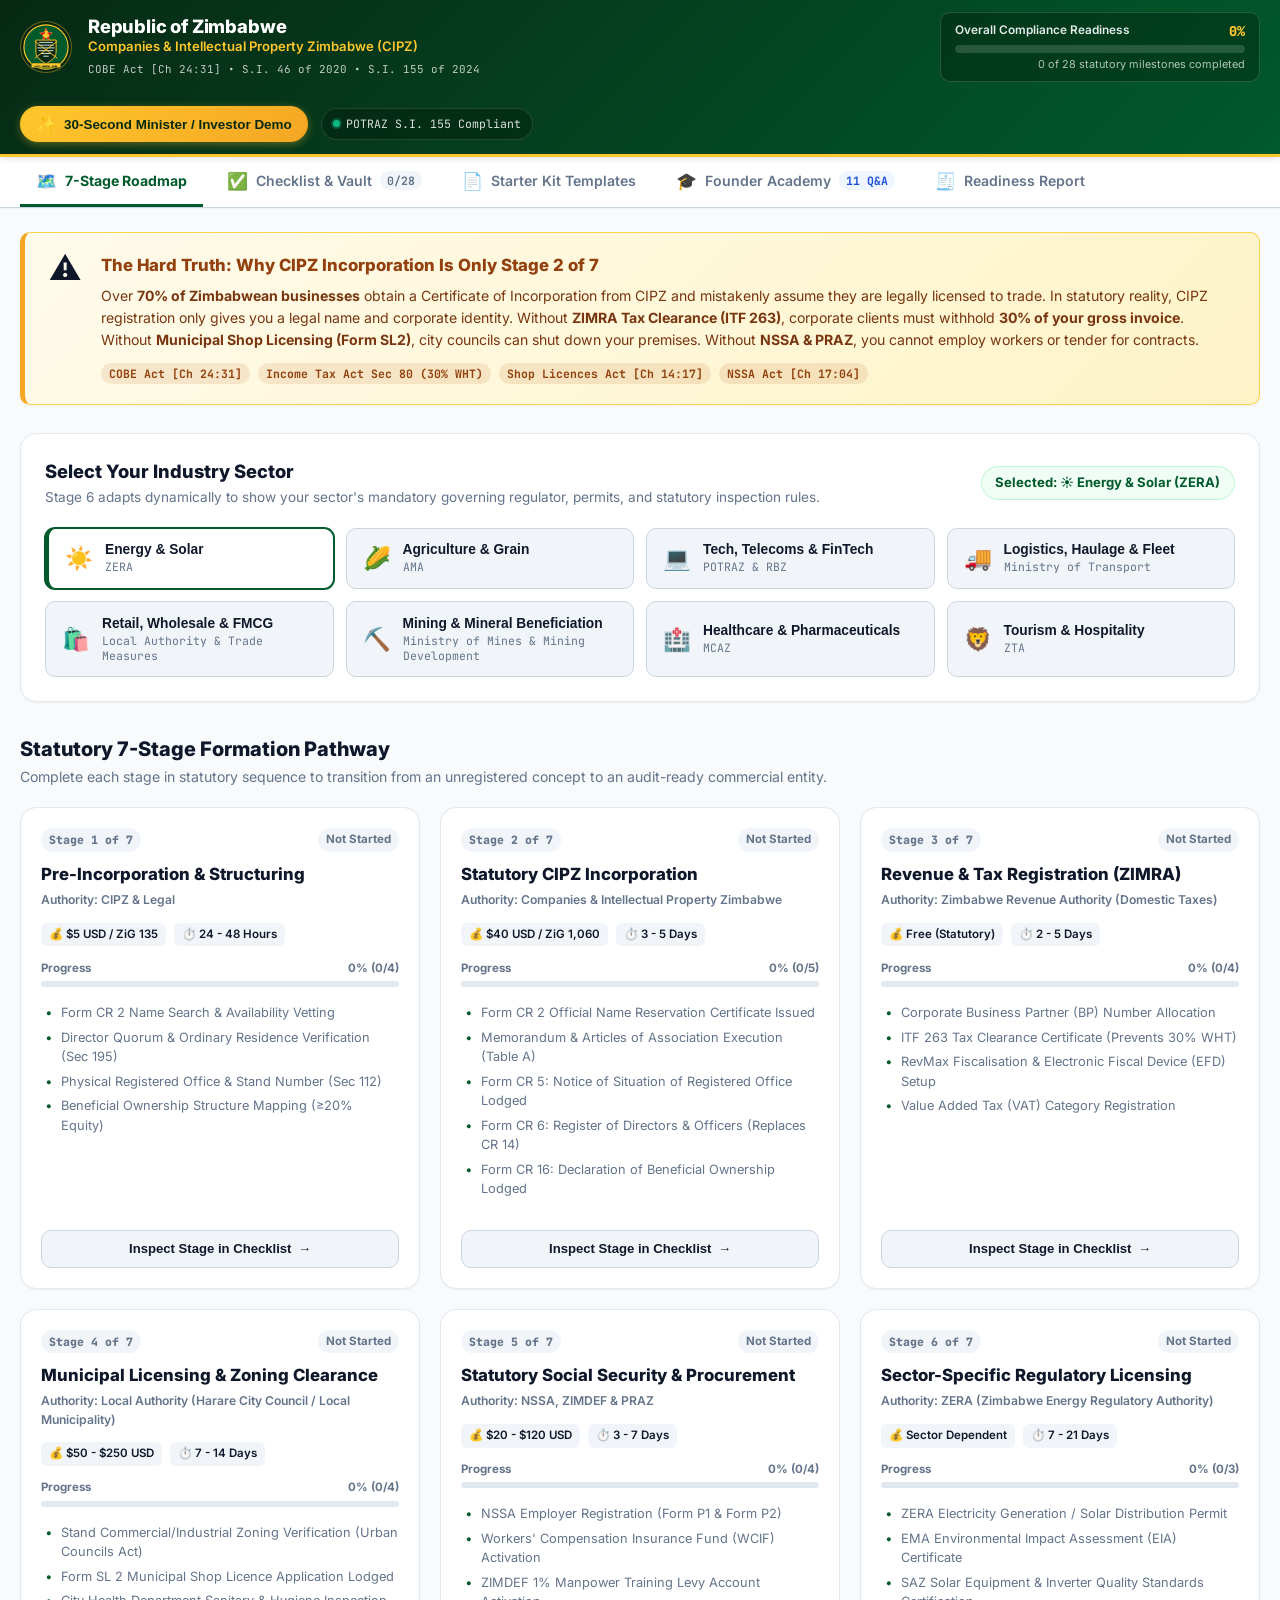
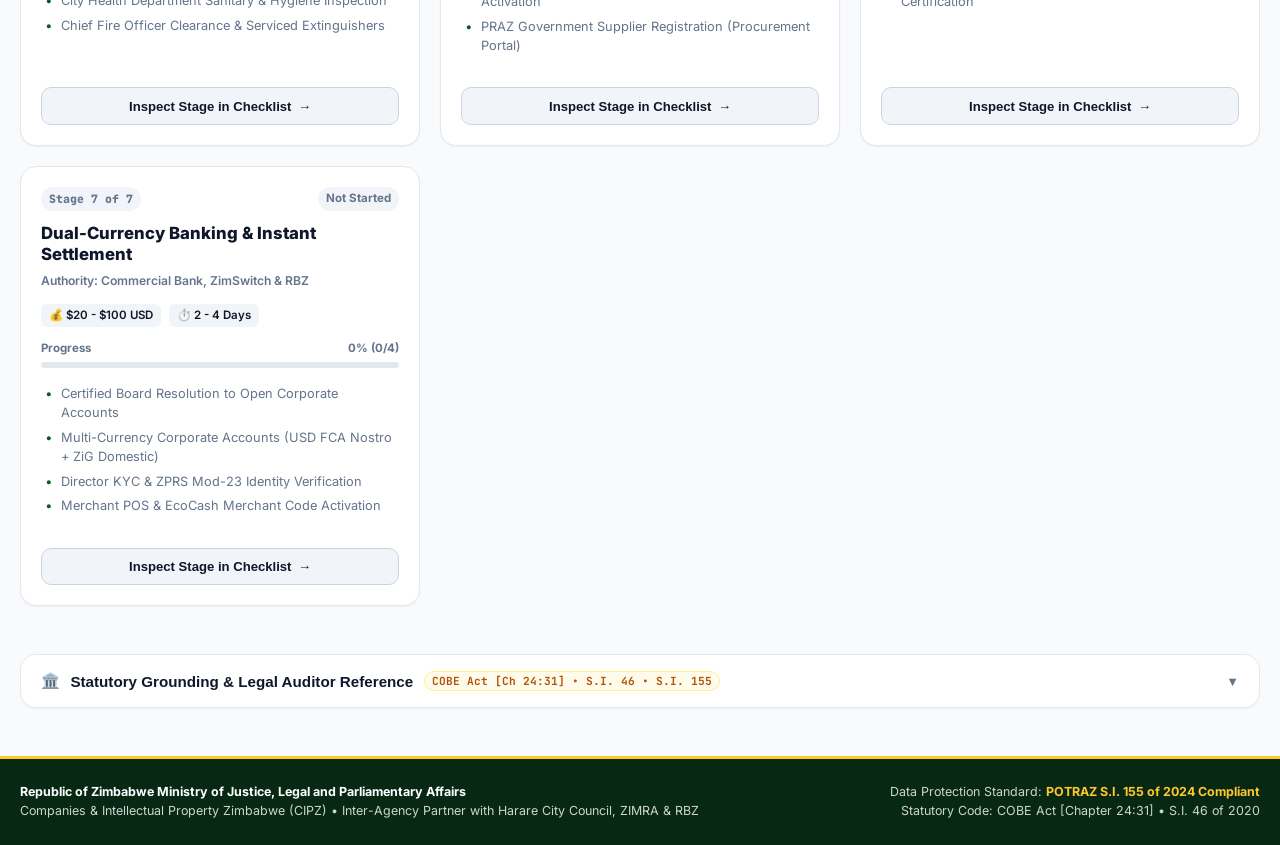
==== commit 734e434f: "feat: complete Entrepreneur Launchpad co-pilot and paperwork starter kit" ====
--- a/static/index.html
+++ b/static/index.html
@@ -3,8 +3,8 @@
 <head>
   <meta charset="UTF-8">
   <meta name="viewport" content="width=device-width, initial-scale=1.0">
-  <title>Zimbabwe GovTech | Unified Business Formation Portal</title>
-  <meta name="description" content="Official Republic of Zimbabwe Unified Business Formation & Licensing Portal. Incorporate your company, verify municipal commercial zoning, register for ZIMRA BP number, and activate merchant payments in 30 seconds.">
+  <title>Zimbabwe Entrepreneur Launchpad | Official CIPZ Formation & Compliance Co-Pilot</title>
+  <meta name="description" content="Official Republic of Zimbabwe Entrepreneur Launchpad. 7-Stage Company Registration & Statutory Compliance Co-Pilot under COBE Act [Ch 24:31], S.I. 46 of 2020, ZIMRA, Municipal Licensing, and S.I. 155 of 2024.">
   <link rel="stylesheet" href="style.css">
   <link rel="preconnect" href="https://fonts.googleapis.com">
   <link rel="preconnect" href="https://fonts.gstatic.com" crossorigin>
@@ -12,28 +12,21 @@
 </head>
 <body>
 
-  <!-- Top Government Header Bar -->
+  <!-- Official Top Government Header -->
   <header class="gov-top-banner">
     <div class="banner-inner">
       <div class="brand-block">
         <div class="crest-vector-wrapper" title="Republic of Zimbabwe Official Emblem">
           <!-- Official Republic of Zimbabwe Coat of Arms Vector Badge -->
-          <svg class="crest-svg" viewBox="0 0 100 100" fill="none" xmlns="http://www.w3.org/2000/svg">
-            <!-- Background Sunburst & Crest Halo -->
+          <svg class="crest-svg" viewBox="0 0 100 100" fill="none" xmlns="http://www.w3.org/2000/svg" aria-label="Zimbabwe Coat of Arms">
             <circle cx="50" cy="50" r="48" fill="#005A2B" stroke="#FFC72C" stroke-width="2.5"/>
-            <!-- Kudu Horns & Star Crest Background -->
             <path d="M50 8 L54 18 L64 19 L56 26 L58 36 L50 30 L42 36 L44 26 L36 19 L46 18 Z" fill="#D90429" stroke="#FFC72C" stroke-width="0.8"/>
-            <!-- Golden Zimbabwe Bird (Chapungu) Silhouette -->
             <path d="M47 16 C48 13, 52 13, 53 16 C55 18, 54 22, 52 24 C51 25, 49 25, 48 24 Z" fill="#FFC72C"/>
             <path d="M44 22 C47 20, 53 20, 56 22 C58 25, 56 30, 50 31 C44 30, 42 25, 44 22 Z" fill="#FFC72C"/>
-            <!-- National Shield with Victoria Falls Waves -->
             <path d="M28 35 H72 V62 C72 76, 50 86, 50 86 C50 86, 28 76, 28 62 Z" fill="#072914" stroke="#FFC72C" stroke-width="2"/>
-            <!-- Shield Victoria Falls Waves (Alternating Blue/White Chevron Stripes) -->
             <path d="M36 40 H64 M34 46 H66 M32 52 H68 M35 58 H65 M40 64 H60 M45 70 H55" stroke="#FFFFFF" stroke-width="1.8" stroke-linecap="round"/>
-            <!-- Crossed Hoe & Automatic Rifle representation -->
             <line x1="26" y1="74" x2="74" y2="38" stroke="#FFC72C" stroke-width="2" stroke-linecap="round"/>
             <line x1="74" y1="74" x2="26" y2="38" stroke="#FFC72C" stroke-width="2" stroke-linecap="round"/>
-            <!-- Motto Banner -->
             <rect x="18" y="85" width="64" height="10" rx="3" fill="#FFC72C" stroke="#072914" stroke-width="0.8"/>
             <text x="50" y="92.5" font-size="4.2" font-family="'Inter', sans-serif" font-weight="900" fill="#072914" text-anchor="middle" letter-spacing="0.3">UNITY • FREEDOM • WORK</text>
           </svg>
@@ -41,8 +34,19 @@
         <div class="brand-text">
           <h1>Republic of Zimbabwe</h1>
           <div class="brand-subtitle">Companies & Intellectual Property Zimbabwe (CIPZ)</div>
-          <span class="statutory-tag">COBE Act [Ch 24:31] • S.I. 46 of 2020</span>
-        </div>
+          <span class="statutory-tag">COBE Act [Ch 24:31] • S.I. 46 of 2020 • S.I. 155 of 2024</span>
+        </div>
+      </div>
+
+      <div class="header-center-meter">
+        <div class="meter-label-row">
+          <span class="meter-title">Overall Compliance Readiness</span>
+          <span class="meter-percent" id="headerPercentText">0%</span>
+        </div>
+        <div class="meter-bar-track">
+          <div class="meter-bar-fill" id="headerProgressBar" style="width: 0%;"></div>
+        </div>
+        <div class="meter-sub-label" id="headerSubLabel">0 of 28 statutory milestones completed</div>
       </div>
 
       <div class="header-actions">
@@ -54,591 +58,394 @@
 
         <div class="security-badge-header">
           <span class="pulse-dot"></span>
-          <span>POTRAZ S.I. 155 Encrypted</span>
+          <span>POTRAZ S.I. 155 Compliant</span>
         </div>
       </div>
     </div>
   </header>
 
-  <!-- Official Inter-Agency Trust Strip -->
-  <section class="agency-trust-strip">
-    <div class="agency-trust-inner">
-      <span class="trust-label">Integrated National Gateways:</span>
-      <div class="agency-badges-list">
-        <!-- CIPZ Badge -->
-        <div class="agency-badge-item" title="Companies and Intellectual Property Zimbabwe">
-          <svg viewBox="0 0 24 24" fill="none" stroke="currentColor" stroke-width="2" stroke-linecap="round" stroke-linejoin="round">
-            <path d="M3 21h18M3 10h18M5 6l7-3 7 3M4 10v11M20 10v11M8 14v4M12 14v4M16 14v4"/>
-          </svg>
-          <span>CIPZ Registrar</span>
-        </div>
-        <!-- Harare City Council Badge -->
-        <div class="agency-badge-item" title="City of Harare Sunshine City Municipal Authority">
-          <svg viewBox="0 0 24 24" fill="none" stroke="#f5a623" stroke-width="2" stroke-linecap="round" stroke-linejoin="round">
-            <circle cx="12" cy="12" r="4"/>
-            <path d="M12 2v2M12 20v2M4.93 4.93l1.41 1.41M17.66 17.66l1.41 1.41M2 12h2M20 12h2M6.34 17.66l-1.41 1.41M19.07 4.93l-1.41 1.41"/>
-          </svg>
-          <span>Harare City Council</span>
-        </div>
-        <!-- ZIMRA Badge -->
-        <div class="agency-badge-item" title="Zimbabwe Revenue Authority">
-          <svg viewBox="0 0 24 24" fill="none" stroke="#005a2b" stroke-width="2" stroke-linecap="round" stroke-linejoin="round">
-            <rect x="2" y="7" width="20" height="14" rx="2" ry="2"/>
-            <path d="M16 21V5a2 2 0 0 0-2-2h-4a2 2 0 0 0-2 2v16"/>
-          </svg>
-          <span>ZIMRA (Revenue & BP)</span>
-        </div>
-        <!-- Zimswitch / RBZ Badge -->
-        <div class="agency-badge-item" title="Reserve Bank of Zimbabwe & Zimswitch Instant Settlement">
-          <svg viewBox="0 0 24 24" fill="none" stroke="#d90429" stroke-width="2" stroke-linecap="round" stroke-linejoin="round">
-            <rect x="1" y="4" width="22" height="16" rx="2" ry="2"/>
-            <line x1="1" y1="10" x2="23" y2="10"/>
-          </svg>
-          <span>ZimSwitch / RBZ (ZiG & USD)</span>
-        </div>
-      </div>
+  <!-- Navigation Tabs Bar -->
+  <nav class="portal-tabs-nav" aria-label="Portal Navigation Tabs">
+    <div class="tabs-container">
+      <button type="button" class="tab-btn active" data-tab="roadmap" id="tabBtnRoadmap">
+        <span class="tab-icon">🗺️</span>
+        <span class="tab-label">7-Stage Roadmap</span>
+      </button>
+      <button type="button" class="tab-btn" data-tab="checklist" id="tabBtnChecklist">
+        <span class="tab-icon">✅</span>
+        <span class="tab-label">Checklist & Vault</span>
+        <span class="tab-badge" id="tabChecklistBadge">0/28</span>
+      </button>
+      <button type="button" class="tab-btn" data-tab="templates" id="tabBtnTemplates">
+        <span class="tab-icon">📄</span>
+        <span class="tab-label">Starter Kit Templates</span>
+      </button>
+      <button type="button" class="tab-btn" data-tab="academy" id="tabBtnAcademy">
+        <span class="tab-icon">🎓</span>
+        <span class="tab-label">Founder Academy</span>
+        <span class="tab-badge info">11 Q&amp;A</span>
+      </button>
+      <button type="button" class="tab-btn" data-tab="report" id="tabBtnReport">
+        <span class="tab-icon">🧾</span>
+        <span class="tab-label">Readiness Report</span>
+      </button>
     </div>
-  </section>
+  </nav>
 
   <!-- Executive Demo Controller Bar (Displays during presentation mode) -->
   <aside class="demo-controller-bar" id="demoControllerBar" style="display: none;">
     <div class="demo-controller-inner">
       <div class="demo-title-area">
-        <span class="demo-live-pill">LIVE DEMO</span>
-        <span class="demo-status-text" id="demoStatusText">Step 1: Selecting Business Idea & Reserving Name</span>
+        <span class="demo-live-pill">LIVE EXECUTIVE DEMO</span>
+        <span class="demo-status-text" id="demoStatusText">Step 1: Inspecting 7-Stage Formation Roadmap</span>
       </div>
       <div class="demo-step-track">
         <span class="demo-dot" id="dot1"></span>
         <span class="demo-dot" id="dot2"></span>
         <span class="demo-dot" id="dot3"></span>
         <span class="demo-dot" id="dot4"></span>
+        <span class="demo-dot" id="dot5"></span>
       </div>
       <div class="demo-controls-group">
         <button type="button" class="btn-ctrl" id="btnPauseDemo">⏸️ Pause</button>
-        <button type="button" class="btn-ctrl" id="btnFastForward">⏭️ Jump to Launchpad</button>
+        <button type="button" class="btn-ctrl" id="btnFastForward">⏭️ Jump to Report</button>
         <button type="button" class="btn-ctrl btn-ctrl-stop" id="btnExitDemo">✕ Exit Demo</button>
       </div>
     </div>
   </aside>
 
-  <!-- Main Application Wrapper -->
-  <main class="main-wrapper">
-    <!-- Hero Block -->
-    <section class="hero-block">
-      <div class="hero-pill-badge">
-        <span>🇿🇼</span>
-        <span>Zero Legal Intimidation • Instant Approvals</span>
-      </div>
-      <h2>Launch Your Company in Zimbabwe in <span class="highlight-emerald">30 Seconds</span></h2>
-      <p class="hero-desc">
-        No law firm queues. No complex paperwork. Turn your idea into an official Private Limited Company registered with CIPZ, zoned with Harare City Council, registered for tax with ZIMRA, and merchant-bank ready.
-      </p>
-    </section>
-
-    <!-- 4-Step Interactive Stepper Navigation -->
-    <nav class="stepper-nav" aria-label="Formation Progress Stepper">
-      <button type="button" class="step-nav-btn active" id="navStep1" data-step="1">
-        <div class="step-num-circle">1</div>
-        <div class="step-nav-text">
-          <span class="step-nav-label">Step 1</span>
-          <span class="step-nav-title">Business Idea</span>
-        </div>
-      </button>
-
-      <button type="button" class="step-nav-btn" id="navStep2" data-step="2">
-        <div class="step-num-circle">2</div>
-        <div class="step-nav-text">
-          <span class="step-nav-label">Step 2</span>
-          <span class="step-nav-title">Office & Zoning</span>
-        </div>
-      </button>
-
-      <button type="button" class="step-nav-btn" id="navStep3" data-step="3">
-        <div class="step-num-circle">3</div>
-        <div class="step-nav-text">
-          <span class="step-nav-label">Step 3</span>
-          <span class="step-nav-title">Founders & IDs</span>
-        </div>
-      </button>
-
-      <button type="button" class="step-nav-btn" id="navStep4" data-step="4">
-        <div class="step-num-circle">4</div>
-        <div class="step-nav-text">
-          <span class="step-nav-label">Step 4</span>
-          <span class="step-nav-title">Launchpad</span>
-        </div>
-      </button>
-    </nav>
-
-    <!-- Main Wizard Card Container -->
-    <div class="wizard-card">
+  <!-- Main Content Container -->
+  <main class="main-content-area">
+
+    <!-- ================================================================= -->
+    <!-- SECTION 1: 🗺️ 7-STAGE ROADMAP -->
+    <!-- ================================================================= -->
+    <section class="tab-section active" id="sectionRoadmap">
       
-      <!-- STEP 1: What is your business idea? -->
-      <section class="step-pane active" id="paneStep1">
-        <div class="pane-header">
-          <span class="pane-step-badge">Step 1 of 4</span>
-          <h3>What is your business idea?</h3>
-          <p>Pick a company name and what your business does. We verify name availability with the CIPZ Register in real time.</p>
-        </div>
-
-        <div class="form-group">
-          <label class="form-label" for="companyNameInput">Proposed Company Name</label>
-          <div class="input-with-suffix">
+      <!-- Reality Check Warning Callout -->
+      <div class="reality-check-callout">
+        <div class="callout-icon">⚠️</div>
+        <div class="callout-content">
+          <h4>The Hard Truth: Why CIPZ Incorporation Is Only Stage 2 of 7</h4>
+          <p>
+            Over <strong>70% of Zimbabwean businesses</strong> obtain a Certificate of Incorporation from CIPZ and mistakenly assume they are legally licensed to trade. In statutory reality, CIPZ registration only gives you a legal name and corporate identity. Without <strong>ZIMRA Tax Clearance (ITF 263)</strong>, corporate clients must withhold <strong>30% of your gross invoice</strong>. Without <strong>Municipal Shop Licensing (Form SL2)</strong>, city councils can shut down your premises. Without <strong>NSSA &amp; PRAZ</strong>, you cannot employ workers or tender for contracts.
+          </p>
+          <div class="callout-meta-tags">
+            <span class="pill-tag">COBE Act [Ch 24:31]</span>
+            <span class="pill-tag">Income Tax Act Sec 80 (30% WHT)</span>
+            <span class="pill-tag">Shop Licences Act [Ch 14:17]</span>
+            <span class="pill-tag">NSSA Act [Ch 17:04]</span>
+          </div>
+        </div>
+      </div>
+
+      <!-- Sector Selector Bar -->
+      <div class="sector-selection-card">
+        <div class="sector-header-flex">
+          <div>
+            <h3>Select Your Industry Sector</h3>
+            <p>Stage 6 adapts dynamically to show your sector's mandatory governing regulator, permits, and statutory inspection rules.</p>
+          </div>
+          <div class="sector-badge-current" id="activeSectorLabel">
+            Selected: ☀️ Energy &amp; Solar (ZERA)
+          </div>
+        </div>
+
+        <div class="sector-pills-grid" id="sectorPillsGrid">
+          <!-- Dynamically populated via app.js -->
+        </div>
+      </div>
+
+      <!-- 7-Stage Dynamic Roadmap Grid -->
+      <div class="roadmap-stages-header">
+        <h3>Statutory 7-Stage Formation Pathway</h3>
+        <p>Complete each stage in statutory sequence to transition from an unregistered concept to an audit-ready commercial entity.</p>
+      </div>
+
+      <div class="roadmap-stages-grid" id="roadmapStagesGrid">
+        <!-- Dynamically rendered via app.js -->
+      </div>
+
+    </section>
+
+    <!-- ================================================================= -->
+    <!-- SECTION 2: ✅ CHECKLIST & DOCUMENT VAULT -->
+    <!-- ================================================================= -->
+    <section class="tab-section" id="sectionChecklist">
+      
+      <!-- Vault Controls Bar -->
+      <div class="checklist-controls-card">
+        <div class="checklist-controls-top">
+          <div class="search-box-wrapper">
+            <span class="search-icon">🔍</span>
             <input 
               type="text" 
-              id="companyNameInput" 
-              placeholder="e.g. Vanguard SunEnergy" 
-              value="Vanguard SunEnergy"
-              autocomplete="off"
+              id="checklistSearchInput" 
+              class="checklist-search-input" 
+              placeholder="Search requirements, statutes, forms (e.g. CR6, ZIMRA, ITF 263, NSSA)..."
             >
-            <span class="input-suffix-pill">(Pvt) Ltd</span>
-          </div>
-          <div class="quick-picks-row">
-            <span style="font-size: 0.78rem; color: var(--text-muted); font-weight: 600;">Quick Suggestions:</span>
-            <button type="button" class="quick-pick-btn" data-name="Vanguard SunEnergy">☀️ Vanguard SunEnergy</button>
-            <button type="button" class="quick-pick-btn" data-name="Zambezi Agro-Logistics">🌽 Zambezi Agro-Logistics</button>
-            <button type="button" class="quick-pick-btn" data-name="Kambuzuma Tech Works">💻 Kambuzuma Tech Works</button>
-            <button type="button" class="quick-pick-btn" data-name="Harare Haulage Fleet">🚚 Harare Haulage Fleet</button>
-          </div>
-        </div>
-
-        <div class="form-group">
-          <label class="form-label">Select Your Industry Sector</label>
-          <div class="pill-grid" id="industryPillGrid">
-            <button type="button" class="industry-pill selected" data-industry="solar" data-purpose="Clean solar energy systems, photovoltaic installations, and grid backup storage distribution.">
-              <span class="icon">☀️</span>
-              <span>Solar & Clean Power</span>
+            <button type="button" class="btn-clear-search" id="btnClearSearch" style="display:none;">✕</button>
+          </div>
+
+          <div class="vault-stats-display">
+            <div class="vstat-block">
+              <span class="vstat-num" id="vaultCompletedCount">0/28</span>
+              <span class="vstat-label">Milestones Cleared</span>
+            </div>
+            <div class="vstat-block">
+              <span class="vstat-num" id="vaultFilesCount">0</span>
+              <span class="vstat-label">Documents Vaulted</span>
+            </div>
+          </div>
+        </div>
+
+        <!-- Filter Tabs / Pills by Stage -->
+        <div class="stage-filter-pills" id="stageFilterPills">
+          <button type="button" class="sfilter-pill active" data-stage="all">All Stages (28)</button>
+          <button type="button" class="sfilter-pill" data-stage="1">Stage 1: Pre-Inc (4)</button>
+          <button type="button" class="sfilter-pill" data-stage="2">Stage 2: CIPZ (5)</button>
+          <button type="button" class="sfilter-pill" data-stage="3">Stage 3: ZIMRA (4)</button>
+          <button type="button" class="sfilter-pill" data-stage="4">Stage 4: Municipal (4)</button>
+          <button type="button" class="sfilter-pill" data-stage="5">Stage 5: NSSA/PRAZ (4)</button>
+          <button type="button" class="sfilter-pill" data-stage="6">Stage 6: Sector (3)</button>
+          <button type="button" class="sfilter-pill" data-stage="7">Stage 7: Banking (4)</button>
+        </div>
+      </div>
+
+      <!-- Checklist Items Container -->
+      <div class="checklist-items-container" id="checklistItemsContainer">
+        <!-- Rendered dynamically by app.js -->
+      </div>
+
+    </section>
+
+    <!-- ================================================================= -->
+    <!-- SECTION 3: 📄 STARTER KIT TEMPLATES -->
+    <!-- ================================================================= -->
+    <section class="tab-section" id="sectionTemplates">
+      
+      <div class="templates-hero-banner">
+        <div>
+          <h3>Zimbabwe Legal Starter Kit Templates</h3>
+          <p>
+            Lawyer-vetted, production-grade text templates formatted specifically for Zimbabwe's Companies and Other Business Entities Act [Chapter 24:31], S.I. 46 of 2020, and local municipal bylaws. Copy or download ready to insert your company details.
+          </p>
+        </div>
+        <div class="templates-count-badge">8 Statutory Templates Ready</div>
+      </div>
+
+      <div class="templates-grid" id="templatesGrid">
+        <!-- Dynamically rendered via app.js -->
+      </div>
+
+    </section>
+
+    <!-- ================================================================= -->
+    <!-- SECTION 4: 🎓 FOUNDER ACADEMY -->
+    <!-- ================================================================= -->
+    <section class="tab-section" id="sectionAcademy">
+      
+      <div class="academy-hero-banner">
+        <div>
+          <h3>Founder Academy: Zimbabwe Compliance in Plain English</h3>
+          <p>
+            Answers to the 11 most dangerous legal, tax, and licensing misconceptions that trip up Zimbabwean entrepreneurs, grounded strictly in statutory legislation.
+          </p>
+        </div>
+        <div class="academy-badge-tag">11 Essential Questions Answered</div>
+      </div>
+
+      <div class="academy-accordion-container" id="academyAccordionContainer">
+        <!-- Dynamically populated via app.js -->
+      </div>
+
+    </section>
+
+    <!-- ================================================================= -->
+    <!-- SECTION 5: 🧾 READINESS REPORT -->
+    <!-- ================================================================= -->
+    <section class="tab-section" id="sectionReport">
+      
+      <div class="report-container" id="printableReport">
+        
+        <!-- Report Header Bar -->
+        <div class="report-official-header">
+          <div class="report-header-left">
+            <div class="report-crest-mini">🇿🇼</div>
+            <div>
+              <h3>Official Statutory Readiness Report</h3>
+              <p>Republic of Zimbabwe Unified Business Formation Assessment</p>
+              <span class="report-date" id="reportGeneratedDate">Generated: 06 October 2026</span>
+            </div>
+          </div>
+          <div class="report-header-actions no-print">
+            <button type="button" class="btn-primary-action btn-print-report" id="btnPrintReport">
+              <span>🖨️</span>
+              <span>Print Official Report</span>
             </button>
-            <button type="button" class="industry-pill" data-industry="agri" data-purpose="Agricultural commodity logistics, grain haulage, cold chain storage and regional distribution.">
-              <span class="icon">🌽</span>
-              <span>Agri & Grain Supply</span>
+            <button type="button" class="btn-secondary" id="btnCopyReportSummary">
+              <span>📋</span>
+              <span>Copy Summary</span>
             </button>
-            <button type="button" class="industry-pill" data-industry="logistics" data-purpose="Freight forwarding, heavy vehicle road transport, and warehousing across SADC corridors.">
-              <span class="icon">🚚</span>
-              <span>Logistics & Haulage</span>
+            <button type="button" class="btn-secondary btn-danger-action" id="btnResetAllData">
+              <span>🔄</span>
+              <span>Reset Progress</span>
             </button>
-            <button type="button" class="industry-pill" data-industry="tech" data-purpose="Software engineering, digital payment infrastructure, and AI automation systems.">
-              <span class="icon">💻</span>
-              <span>Tech & FinTech</span>
-            </button>
-            <button type="button" class="industry-pill" data-industry="retail" data-purpose="Wholesale and retail merchandising, import distribution, and fast-moving consumer goods.">
-              <span class="icon">🛍️</span>
-              <span>Retail & Commerce</span>
-            </button>
-            <button type="button" class="industry-pill" data-industry="construction" data-purpose="Commercial civil works, electrical engineering, and sustainable urban infrastructure.">
-              <span class="icon">🏗️</span>
-              <span>Construction & Works</span>
-            </button>
-          </div>
-        </div>
-
-        <!-- Real-Time CIPZ Availability Feedback Badge -->
-        <div class="statutory-feedback-card" id="cr2FeedbackCard">
-          <div class="feedback-icon-bubble">✓</div>
-          <div class="feedback-text">
-            <h4 id="cr2FeedbackTitle">CIPZ Name Cleared: Vanguard SunEnergy (Pvt) Ltd</h4>
-            <p id="cr2FeedbackDesc">This name has no identical matches in the national database. Form CR 2 Name Reservation is pre-cleared under COBE Act [Chapter 24:31] Section 26.</p>
-          </div>
-        </div>
-
-        <div class="wizard-actions-bar" style="justify-content: flex-end;">
-          <button type="button" class="btn-primary-action" id="btnGoToStep2">
-            <span>Next: Where is your office?</span>
-            <span>→</span>
-          </button>
-        </div>
-      </section>
-
-      <!-- STEP 2: Where are you based? -->
-      <section class="step-pane" id="paneStep2">
-        <div class="pane-header">
-          <span class="pane-step-badge">Step 2 of 4</span>
-          <h3>Where are you based?</h3>
-          <p>Zimbabwe law requires a physical street address. We pre-verify municipal zoning and shop licensing instantly.</p>
-        </div>
-
-        <div class="form-group">
-          <label class="form-label">City or Municipality</label>
-          <div class="city-pills-row" id="cityPillsRow">
-            <button type="button" class="city-pill selected" data-city="Harare">📍 Harare</button>
-            <button type="button" class="city-pill" data-city="Bulawayo">📍 Bulawayo</button>
-            <button type="button" class="city-pill" data-city="Ruwa">📍 Ruwa</button>
-            <button type="button" class="city-pill" data-city="Mutare">📍 Mutare</button>
-            <button type="button" class="city-pill" data-city="Gweru">📍 Gweru</button>
-            <button type="button" class="city-pill" data-city="Chitungwiza">📍 Chitungwiza</button>
-            <button type="button" class="city-pill" data-city="Victoria Falls">📍 Victoria Falls</button>
-          </div>
-        </div>
-
-        <div class="form-group">
-          <label class="form-label" for="streetAddressInput">Physical Street Address (No P.O. Box only)</label>
-          <input 
-            type="text" 
-            id="streetAddressInput" 
-            class="input-standard" 
-            placeholder="e.g. Stand 412, Workington Industrial Area, Paisley Road"
-            value="Stand 412, Workington Industrial Area, Paisley Road, Harare"
-          >
-          <div class="quick-picks-row">
-            <span style="font-size: 0.78rem; color: var(--text-muted); font-weight: 600;">Sample Addresses:</span>
-            <button type="button" class="quick-pick-btn" data-addr="Stand 412, Workington Industrial Area, Paisley Road, Harare">🏭 Workington Industrial, Harare</button>
-            <button type="button" class="quick-pick-btn" data-addr="14 Samora Machel Avenue, Harare">🏢 Samora Machel Ave, Harare</button>
-            <button type="button" class="quick-pick-btn" data-addr="Stand 88, Belmont Industrial, Bulawayo">🏭 Belmont Industrial, Bulawayo</button>
-          </div>
-        </div>
-
-        <!-- Municipal Commercial Zoning Live Verification Card -->
-        <div class="statutory-feedback-card">
-          <div class="feedback-icon-bubble" style="background: #f5a623;">🏛️</div>
-          <div class="feedback-text">
-            <h4 id="zoningFeedbackTitle">Harare City Council Commercial Zoning Verified</h4>
-            <p id="zoningFeedbackDesc">
-              Stand 412 Workington Industrial is verified under Town Planning Scheme Zone IND-4 (General Commercial Industry). Form SL2 Shop Licence clearance pre-approved under the Urban Councils Act [Chapter 29:15].
-            </p>
-          </div>
-        </div>
-
-        <div class="wizard-actions-bar">
-          <button type="button" class="btn-secondary" id="btnBackToStep1">← Back</button>
-          <button type="button" class="btn-primary-action" id="btnGoToStep3">
-            <span>Next: Who are the founders?</span>
-            <span>→</span>
-          </button>
-        </div>
-      </section>
-
-      <!-- STEP 3: Who are the founders? -->
-      <section class="step-pane" id="paneStep3">
-        <div class="pane-header">
-          <span class="pane-step-badge">Step 3 of 4</span>
-          <h3>Who are the founders?</h3>
-          <p>Under Zimbabwe law (COBE Act Sec 195), a Private Limited Company requires at least 2 directors (≥1 residing in Zimbabwe) and 1 secretary. Plain National IDs are verified with ZPRS Mod-23 checksum.</p>
-        </div>
-
-        <div class="founders-list" id="foundersList">
-          <!-- Founder 1 -->
-          <div class="founder-card" id="founderCard1">
-            <div class="founder-card-header">
-              <div class="founder-title-badge">
-                <span>👤</span>
-                <span>Founder 1 (Director & 60% Owner)</span>
+          </div>
+        </div>
+
+        <!-- Scorecard Summary Cards Grid -->
+        <div class="report-scorecard-grid">
+          <div class="scorecard-main-card">
+            <div class="score-circle-wrapper">
+              <svg class="score-circle-svg" viewBox="0 0 100 100">
+                <circle cx="50" cy="50" r="42" class="score-circle-bg"/>
+                <circle cx="50" cy="50" r="42" class="score-circle-meter" id="reportScoreCircle" stroke-dasharray="264" stroke-dashoffset="264"/>
+              </svg>
+              <div class="score-circle-text">
+                <span class="score-val" id="reportScoreVal">0%</span>
+                <span class="score-sub">COMPLIANCE</span>
               </div>
-              <span class="founder-role-tag">Managing Director</span>
-            </div>
-            <div class="founder-inputs-grid">
-              <div class="founder-input-block">
-                <label>Full Legal Name</label>
-                <input type="text" id="f1Name" value="Tendai Chidzero" placeholder="e.g. Tendai Chidzero">
+            </div>
+            <div class="score-desc-block">
+              <div class="score-status-badge" id="reportStatusBadge">Pre-Trading / Initial Phase</div>
+              <h4 id="reportEntityTitle">Entity Formation Assessment</h4>
+              <p id="reportStatusSummary">
+                Your company is in the preliminary structuring phase. Critical statutory steps including CIPZ registration, ZIMRA tax clearance, and municipal licensing remain outstanding.
+              </p>
+            </div>
+          </div>
+
+          <div class="scorecard-stats-subgrid">
+            <div class="sstat-card">
+              <div class="sstat-icon">🗺️</div>
+              <div class="sstat-data">
+                <span class="sstat-number" id="repStatStages">0 / 7</span>
+                <span class="sstat-desc">Stages Fully Completed</span>
               </div>
-              <div class="founder-input-block">
-                <label>Zimbabwe National ID (Mod-23)</label>
-                <input type="text" id="f1Id" value="63-1000002-R-42" placeholder="e.g. 63-1000002-R-42">
-                <div class="mod23-status-pill valid" id="f1StatusPill">
-                  <span>✓</span>
-                  <span>Verified Citizen (ZPRS Mod-23)</span>
-                </div>
+            </div>
+            <div class="sstat-card">
+              <div class="sstat-icon">✅</div>
+              <div class="sstat-data">
+                <span class="sstat-number" id="repStatMilestones">0 / 28</span>
+                <span class="sstat-desc">Milestones Cleared</span>
               </div>
-              <div class="founder-input-block">
-                <label>Shareholding (%)</label>
-                <input type="number" id="f1Shares" value="60" min="1" max="100">
+            </div>
+            <div class="sstat-card">
+              <div class="sstat-icon">🔒</div>
+              <div class="sstat-data">
+                <span class="sstat-number" id="repStatVaulted">0 / 10</span>
+                <span class="sstat-desc">Documents in Vault</span>
               </div>
             </div>
-            <div class="founder-residency-row">
-              <input type="checkbox" id="f1Resident" checked>
-              <label for="f1Resident">Ordinarily Resident in Zimbabwe (COBE Act Section 195)</label>
-            </div>
-          </div>
-
-          <!-- Founder 2 -->
-          <div class="founder-card" id="founderCard2">
-            <div class="founder-card-header">
-              <div class="founder-title-badge">
-                <span>👤</span>
-                <span>Founder 2 (Director & 40% Owner)</span>
+            <div class="sstat-card">
+              <div class="sstat-icon">⚖️</div>
+              <div class="sstat-data">
+                <span class="sstat-number" id="repStatSector">Energy (ZERA)</span>
+                <span class="sstat-desc">Active Sector Regime</span>
               </div>
-              <span class="founder-role-tag">Executive Director</span>
-            </div>
-            <div class="founder-inputs-grid">
-              <div class="founder-input-block">
-                <label>Full Legal Name</label>
-                <input type="text" id="f2Name" value="Ruvimbo Rutendo Moyo" placeholder="e.g. Ruvimbo Moyo">
-              </div>
-              <div class="founder-input-block">
-                <label>Zimbabwe National ID (Mod-23)</label>
-                <input type="text" id="f2Id" value="63-1000003-S-42" placeholder="e.g. 63-1000003-S-42">
-                <div class="mod23-status-pill valid" id="f2StatusPill">
-                  <span>✓</span>
-                  <span>Verified Citizen (ZPRS Mod-23)</span>
-                </div>
-              </div>
-              <div class="founder-input-block">
-                <label>Shareholding (%)</label>
-                <input type="number" id="f2Shares" value="40" min="1" max="100">
-              </div>
-            </div>
-            <div class="founder-residency-row">
-              <input type="checkbox" id="f2Resident" checked>
-              <label for="f2Resident">Ordinarily Resident in Zimbabwe (COBE Act Section 195)</label>
-            </div>
-          </div>
-
-          <!-- Company Secretary -->
-          <div class="founder-card" id="secCard" style="background: #ffffff;">
-            <div class="founder-card-header">
-              <div class="founder-title-badge">
-                <span>📋</span>
-                <span>Company Secretary (Mandatory under COBE Act Sec 216)</span>
-              </div>
-              <span class="founder-role-tag">Corporate Officer</span>
-            </div>
-            <div class="founder-inputs-grid" style="grid-template-columns: 1fr 1fr;">
-              <div class="founder-input-block">
-                <label>Secretary Full Name</label>
-                <input type="text" id="secName" value="Farai Munetsi" placeholder="e.g. Farai Munetsi">
-              </div>
-              <div class="founder-input-block">
-                <label>Secretary National ID</label>
-                <input type="text" id="secId" value="63-1000004-T-42" placeholder="e.g. 63-1000004-T-42">
-                <div class="mod23-status-pill valid" id="secStatusPill">
-                  <span>✓</span>
-                  <span>Verified Citizen (ZPRS Mod-23)</span>
-                </div>
-              </div>
-            </div>
-          </div>
-        </div>
-
-        <div style="display: flex; gap: 0.75rem; flex-wrap: wrap;">
-          <button type="button" class="quick-pick-btn" id="btnFillSampleFounders">⚡ Reset Sample Zimbabwean Founders</button>
-        </div>
-
-        <div class="wizard-actions-bar">
-          <button type="button" class="btn-secondary" id="btnBackToStep2">← Back</button>
-          <button type="button" class="btn-primary-action btn-gold-action" id="btnSubmitLodgement">
-            <span>🚀 Complete Lodgement & Open Launchpad</span>
-            <span>→</span>
-          </button>
-        </div>
-      </section>
-
-      <!-- STEP 4: Your Business Launchpad -->
-      <section class="step-pane" id="paneStep4">
-        <!-- Launchpad Hero Banner -->
-        <div class="launchpad-hero-banner">
-          <div class="launchpad-hero-text">
-            <h3>🎉 Congratulations! Your Company is Fully Approved & Registered</h3>
-            <p id="approvedCompanyName">Entity: Vanguard SunEnergy (Pvt) Ltd</p>
-          </div>
-          <div class="launchpad-reg-pill" id="regPillNumber">
-            INC: ZW-CIPZ-2026-881942
-          </div>
-        </div>
-
-        <!-- 4 Official Unlocked Credentials Grid -->
-        <div class="credentials-grid">
-          
-          <!-- Pillar 1: CIPZ Legal Entity -->
-          <div class="credential-pillar-card">
-            <div>
-              <div class="pillar-header">
-                <div class="pillar-agency-title">
-                  <div class="pillar-emblem">🏛️</div>
-                  <div>
-                    <h4>CIPZ Legal Entity</h4>
-                    <span>Companies & Intellectual Property</span>
-                  </div>
-                </div>
-                <span class="status-approved-badge">✓ STAMPED & APPROVED</span>
-              </div>
-              <div class="pillar-body">
-                <ul class="pillar-detail-list">
-                  <li><span>Certificate:</span> <strong id="resCipzNum">ZW-CIPZ-2026-881942</strong></li>
-                  <li><span>Legal Form:</span> <strong>Private Limited Company</strong></li>
-                  <li><span>Statutory Act:</span> <strong>COBE Act [Chapter 24:31]</strong></li>
-                  <li><span>Status:</span> <strong style="color: #15803d;">Active & Good Standing</strong></li>
-                </ul>
-
-                <div class="pdf-downloads-container">
-                  <div class="pdf-downloads-title">Official Statutory PDFs (S.I. 46 of 2020)</div>
-                  <div class="pdf-buttons-subgrid">
-                    <a href="generated_forms/CR2_name_reservation_vanguard_agro-logist.pdf" id="pdfLinkCr2" class="btn-pdf-download" target="_blank" download>
-                      <span>📄</span> Form CR 2
-                    </a>
-                    <a href="generated_forms/CR5_registered_office_vanguard_agro-logist.pdf" id="pdfLinkCr5" class="btn-pdf-download" target="_blank" download>
-                      <span>📍</span> Form CR 5
-                    </a>
-                    <a href="generated_forms/CR6_directors_officers_vanguard_agro-logist.pdf" id="pdfLinkCr6" class="btn-pdf-download" target="_blank" download>
-                      <span>👥</span> Form CR 6
-                    </a>
-                    <a href="generated_forms/CR16_beneficial_ownership_vanguard_agro-logist.pdf" id="pdfLinkCr16" class="btn-pdf-download" target="_blank" download>
-                      <span>🛡️</span> Form CR 16
-                    </a>
-                  </div>
-                </div>
-              </div>
-            </div>
-          </div>
-
-          <!-- Pillar 2: Harare City Council -->
-          <div class="credential-pillar-card">
-            <div>
-              <div class="pillar-header">
-                <div class="pillar-agency-title">
-                  <div class="pillar-emblem" style="background: #fff8e6;">📍</div>
-                  <div>
-                    <h4>Harare City Council</h4>
-                    <span>Town Planning & Shop Licensing</span>
-                  </div>
-                </div>
-                <span class="status-approved-badge">✓ PRE-CLEARED</span>
-              </div>
-              <div class="pillar-body">
-                <ul class="pillar-detail-list">
-                  <li><span>Permit No:</span> <strong id="resCouncilNum">HCC-SL2-2026-0941</strong></li>
-                  <li><span>Shop Licence:</span> <strong>Form SL2 Issued</strong></li>
-                  <li><span>Zoning Clearance:</span> <strong>Zone IND-4 (Workington Industrial)</strong></li>
-                  <li><span>Municipal Act:</span> <strong>Urban Councils Act [Ch 29:15]</strong></li>
-                </ul>
-                <div style="background: #fff9e6; border: 1px solid #fedd7c; border-radius: 8px; padding: 10px; margin-top: 1rem; font-size: 0.82rem; color: #78350f;">
-                  <strong>✓ Municipal Fast-Track:</strong> Physical stand verified. Inspection waived under the 2026 Ease of Doing Business Municipal Framework.
-                </div>
-              </div>
-            </div>
-          </div>
-
-          <!-- Pillar 3: ZIMRA -->
-          <div class="credential-pillar-card">
-            <div>
-              <div class="pillar-header">
-                <div class="pillar-agency-title">
-                  <div class="pillar-emblem" style="background: #eaf6ee;">💼</div>
-                  <div>
-                    <h4>ZIMRA Revenue Authority</h4>
-                    <span>Corporate Tax & Business Partner</span>
-                  </div>
-                </div>
-                <span class="status-approved-badge">✓ REGISTERED</span>
-              </div>
-              <div class="pillar-body">
-                <ul class="pillar-detail-list">
-                  <li><span>Corporate BP Number:</span> <strong id="resZimraBp">BP-20098412-ZW</strong></li>
-                  <li><span>Tax Clearance ITF263:</span> <strong style="color: #15803d;">Active (Priority Tier 1)</strong></li>
-                  <li><span>VAT Registration:</span> <strong>Category C Ready</strong></li>
-                  <li><span>Statutory Division:</span> <strong>Domestic Taxes Division</strong></li>
-                </ul>
-                <div style="background: #f0fdf4; border: 1px solid #bbf7d0; border-radius: 8px; padding: 10px; margin-top: 1rem; font-size: 0.82rem; color: #166534;">
-                  <strong>✓ Immediate Invoicing:</strong> Tax clearance certificate ITF263 is digitally linked and ready for government and corporate tenders.
-                </div>
-              </div>
-            </div>
-          </div>
-
-          <!-- Pillar 4: Bank & EcoCash -->
-          <div class="credential-pillar-card">
-            <div>
-              <div class="pillar-header">
-                <div class="pillar-agency-title">
-                  <div class="pillar-emblem" style="background: #fee2e2;">💳</div>
-                  <div>
-                    <h4>Bank & EcoCash Merchant</h4>
-                    <span>Dual-Currency ZiG / USD Clearing</span>
-                  </div>
-                </div>
-                <span class="status-approved-badge">✓ SETTLEMENT READY</span>
-              </div>
-              <div class="pillar-body">
-                <ul class="pillar-detail-list">
-                  <li><span>Multi-Currency:</span> <strong>ZiG (Gold) & US Dollars (USD)</strong></li>
-                  <li><span>EcoCash Merchant Code:</span> <strong>883921</strong></li>
-                  <li><span>ZimSwitch ZIPIT ID:</span> <strong>ZSW-MERCH-409188</strong></li>
-                  <li><span>Regulatory Rail:</span> <strong>RBZ National Payment System</strong></li>
-                </ul>
-                <div style="background: #f8fafc; border: 1px solid #cbd5e1; border-radius: 8px; padding: 10px; margin-top: 1rem; font-size: 0.82rem; color: #334155;">
-                  <strong>✓ Point of Sale Live:</strong> Ready to accept instant ZiG & USD payments via swipe, EcoCash QR code, and ZIPIT instant transfers.
-                </div>
-              </div>
-            </div>
-          </div>
-
-        </div>
-
-        <!-- Statutory Settlement Receipt Bar -->
-        <div class="payment-settlement-bar">
-          <div class="payment-details-text">
-            <h4>Statutory Lodgement Fee Settled</h4>
-            <p id="receiptMeta">Official Receipt: ZW-REV-2026-881942 • Rail: EcoCash / ZimSwitch Instant</p>
-            <p style="font-size: 0.78rem; color: #64748b; margin-top: 2px;">
-              PII Vault: AES-256-GCM Encrypted & HMAC-SHA256 Blind Indexed per Cyber & Data Protection Act [Ch 12:07].
-            </p>
-          </div>
-          <div class="payment-amount-badge" id="receiptAmount">
-            ZiG 927.50 / $35 USD
-          </div>
-        </div>
-
-        <!-- Launchpad Action Buttons -->
-        <div class="wizard-actions-bar" style="margin-top: 1.5rem;">
-          <button type="button" class="btn-secondary" id="btnRestartWizard">🔄 Register Another Business</button>
-          <button type="button" class="btn-primary-action" id="btnRerunDemo">✨ Replay 30-Second Executive Demo</button>
-        </div>
-      </section>
-
-    </div>
-
-    <!-- Expandable Statutory Backing & S.I. 46 Compliance Details Drawer -->
+            </div>
+          </div>
+        </div>
+
+        <!-- Stage-by-Stage Breakdown Table -->
+        <div class="report-section-card">
+          <h4>Stage-by-Stage Compliance Breakdown</h4>
+          <div class="stage-breakdown-list" id="reportStageBreakdownList">
+            <!-- Dynamically populated via app.js -->
+          </div>
+        </div>
+
+        <!-- Critical Outstanding Blockers Callout -->
+        <div class="report-section-card" id="reportBlockersCard">
+          <h4>⚠️ Outstanding Compliance Blockers</h4>
+          <p class="section-subtext">Address these items prior to opening doors or submitting invoices to avoid severe statutory penalties.</p>
+          <div class="blockers-list" id="reportBlockersList">
+            <!-- Dynamically populated via app.js -->
+          </div>
+        </div>
+
+        <!-- Pre-Generated Official CIPZ Forms Link Box -->
+        <div class="report-section-card official-forms-box">
+          <h4>Official Statutory Demonstration Forms (S.I. 46 of 2020)</h4>
+          <p class="section-subtext">
+            Standard statutory returns assembled under the Companies and Other Business Entities Act [Chapter 24:31]:
+          </p>
+          <div class="pdf-links-row">
+            <a href="generated_forms/CR2_name_reservation_vanguard_agro-logist.pdf" target="_blank" download class="rep-pdf-link">
+              <span>📄</span> Form CR 2: Name Reservation
+            </a>
+            <a href="generated_forms/CR5_registered_office_vanguard_agro-logist.pdf" target="_blank" download class="rep-pdf-link">
+              <span>📍</span> Form CR 5: Registered Office
+            </a>
+            <a href="generated_forms/CR6_directors_officers_vanguard_agro-logist.pdf" target="_blank" download class="rep-pdf-link">
+              <span>👥</span> Form CR 6: Directors &amp; Officers
+            </a>
+            <a href="generated_forms/CR16_beneficial_ownership_vanguard_agro-logist.pdf" target="_blank" download class="rep-pdf-link">
+              <span>🛡️</span> Form CR 16: Beneficial Ownership
+            </a>
+          </div>
+        </div>
+
+      </div>
+
+    </section>
+
+    <!-- ================================================================= -->
+    <!-- EXPANDABLE STATUTORY DRAWER (LEGAL AUDITOR MODE) -->
+    <!-- ================================================================= -->
     <section class="statutory-drawer-container">
       <button type="button" class="drawer-header-btn" id="drawerToggleBtn" aria-expanded="false">
         <div class="drawer-title-group">
           <span>🏛️</span>
-          <span>Statutory Backing & S.I. 46 Compliance Details</span>
-          <span class="drawer-badge">Legal Auditor Mode</span>
+          <span>Statutory Grounding &amp; Legal Auditor Reference</span>
+          <span class="drawer-badge">COBE Act [Ch 24:31] • S.I. 46 • S.I. 155</span>
         </div>
         <span class="drawer-toggle-icon" id="drawerToggleIcon">▼</span>
       </button>
 
-      <div class="drawer-content" id="drawerContent">
+      <div class="drawer-content" id="drawerContent" style="display: none;">
         <div class="statutory-grid">
           
           <article class="statutory-article">
-            <h5>COBE Act [Chapter 24:31] & S.I. 46 of 2020</h5>
-            <p>Every entity formed through this platform strictly meets Zimbabwe's core corporate statutes:</p>
+            <h5>COBE Act [Chapter 24:31] &amp; S.I. 46 of 2020</h5>
+            <p>Every milestone in this launchpad strictly satisfies Zimbabwe's statutory corporate framework:</p>
             <ul>
-              <li><strong>Section 26:</strong> Form CR 2 name reservation and vetting against CIPZ registries.</li>
-              <li><strong>Section 112:</strong> Form CR 5 mandatory physical registered office within Zimbabwe.</li>
-              <li><strong>Section 195:</strong> Form CR 6 requirement of at least 2 directors, with at least 1 ordinarily resident in Zimbabwe.</li>
-              <li><strong>Section 216:</strong> Mandatory appointment of a registered corporate secretary.</li>
-              <li><strong>Section 276:</strong> Form CR 16 Beneficial Ownership declaration (threshold &gt;20%).</li>
+              <li><strong>Section 26:</strong> Form CR 2 name search and reservation vetting with CIPZ.</li>
+              <li><strong>Section 112:</strong> Form CR 5 mandatory physical registered office in Zimbabwe.</li>
+              <li><strong>Section 195:</strong> Form CR 6 requirement of &ge;2 directors, with &ge;1 ordinarily resident in Zimbabwe.</li>
+              <li><strong>Section 216:</strong> Mandatory appointment of a registered company secretary.</li>
+              <li><strong>Section 276:</strong> Form CR 16 Beneficial Ownership declaration (&ge;20% equity or voting control).</li>
             </ul>
           </article>
 
           <article class="statutory-article">
-            <h5>Civil Registry (ZPRS) Modulo-23 Algorithm</h5>
-            <p>Citizen National IDs are validated using Zimbabwe's statutory Modulo-23 check character:</p>
+            <h5>Income Tax Act [Chapter 23:06] &amp; ZIMRA</h5>
+            <p>Statutory protection against the 30% withholding penalty:</p>
             <ul>
-              <li>Format: <span class="code-pill">XX-XXXXXXX-L-XX</span> (District, sequence, checksum letter, origin).</li>
-              <li>Alphabet: <span class="code-pill">Z, A, B, C, D, E, F, G, H, J, K, L, M, N, P, Q, R, S, T, V, W, X, Y</span> (excludes I, O, U).</li>
-              <li>Calculation: <span class="code-pill">(DistrictDigits + SequenceDigits) % 23</span> gives index of check letter.</li>
-              <li>Guarantees zero invalid or fraudulent citizen IDs enter the statutory register.</li>
+              <li><strong>Section 80:</strong> Payers must deduct 30% from invoices of unregistered suppliers lacking valid ITF 263.</li>
+              <li><strong>Corporate BP Number:</strong> Mandatory linkage of Directors' Mod-23 IDs to Domestic Taxes division.</li>
+              <li><strong>RevMax Fiscalisation:</strong> Real-time electronic fiscal device (EFD) registration for VAT compliance.</li>
             </ul>
           </article>
 
           <article class="statutory-article">
-            <h5>Cyber & Data Protection Act [Chapter 12:07]</h5>
+            <h5>Cyber &amp; Data Protection Act [Chapter 12:07]</h5>
             <p>Complies with POTRAZ Statutory Instrument 155 of 2024 (Data Protection Regulations):</p>
             <ul>
-              <li><strong>Zero Plaintext PII Storage:</strong> National ID numbers and home addresses are encrypted using authenticated <span class="code-pill">AES-256-GCM</span>.</li>
-              <li><strong>Blind Indexing:</strong> Searchable records utilize HMAC-SHA256 keyed hashing, preventing enumeration attacks.</li>
-              <li><strong>Auditable Access:</strong> Decryption requires cryptographic key rotation and generates an immutable security audit event.</li>
+              <li><strong>Zero Plaintext Storage:</strong> Citizen ID numbers and sensitive credentials use authenticated <span class="code-pill">AES-256-GCM</span> encryption.</li>
+              <li><strong>Blind Indexing:</strong> Search queries use HMAC-SHA256 blind indexing to prevent enumeration attacks.</li>
+              <li><strong>Statutory Retention:</strong> Vault documents are stored locally and encrypted per Data Controller standards.</li>
             </ul>
           </article>
 
           <article class="statutory-article">
-            <h5>Inter-Agency Gateway Interoperability</h5>
-            <p>Connects national government agencies via automated real-time APIs:</p>
+            <h5>Local Municipal &amp; Multi-Agency Clearance</h5>
+            <p>Inter-agency compliance rules for trading premises and labor:</p>
             <ul>
-              <li><strong>Harare City Council:</strong> Auto-validates stand survey numbers against Town Planning Master Plan zoning (Urban Councils Act [Ch 29:15]).</li>
-              <li><strong>ZIMRA Domestic Taxes:</strong> Issues Corporate Business Partner (BP) numbers on instant callback.</li>
-              <li><strong>ZimSwitch & RBZ:</strong> Instant multi-currency settlement rails in Zimbabwe Gold (ZiG) and USD.</li>
+              <li><strong>Shop Licences Act [Ch 14:17]:</strong> Form SL 2 application to Local Authority (e.g. Harare City Council).</li>
+              <li><strong>Urban Councils Act [Ch 29:15]:</strong> Commercial &amp; Industrial zoning clearance (Town Planning IND/COM).</li>
+              <li><strong>NSSA Act [Ch 17:04]:</strong> Mandatory social security registration within 30 days of hiring first staff.</li>
             </ul>
           </article>
 
@@ -651,17 +458,21 @@
   <!-- Portal Footer -->
   <footer class="portal-footer">
     <div class="footer-inner">
-      <div>
+      <div class="footer-left">
         <p><strong>Republic of Zimbabwe Ministry of Justice, Legal and Parliamentary Affairs</strong></p>
-        <p>Companies & Intellectual Property Zimbabwe (CIPZ) • In Partnership with Harare City Council, ZIMRA & Reserve Bank of Zimbabwe</p>
-      </div>
-      <div>
-        <p>Data Protection Authority: <strong>POTRAZ S.I. 155 of 2024 Compliant</strong></p>
-        <p>System Standard: COBE Act [Chapter 24:31] & S.I. 46 of 2020</p>
+        <p>Companies &amp; Intellectual Property Zimbabwe (CIPZ) • Inter-Agency Partner with Harare City Council, ZIMRA &amp; RBZ</p>
+      </div>
+      <div class="footer-right">
+        <p>Data Protection Standard: <strong>POTRAZ S.I. 155 of 2024 Compliant</strong></p>
+        <p>Statutory Code: COBE Act [Chapter 24:31] • S.I. 46 of 2020</p>
       </div>
     </div>
   </footer>
 
+  <!-- Toast Notification Container -->
+  <div class="toast-container" id="toastContainer" aria-live="polite"></div>
+
+  <!-- Main JavaScript App -->
   <script src="app.js"></script>
 </body>
 </html>
--- a/static/style.css
+++ b/static/style.css
@@ -1,59 +1,55 @@
-/* ==========================================================================
-   Zimbabwe GovTech Unified Platform - Consumer-Grade Redesign
-   Official Colors:
-   - Emerald Green: #005a2b, #0c3e1e, #034821
-   - National Gold / Ochre: #ffc72c, #f5a623, #e59400
-   - Clean White & Light Slate: #ffffff, #f8fafc, #f1f5f9
-   Statutory Grounding:
-   - COBE Act [Chapter 24:31] & S.I. 46 of 2020
-   - Cyber and Data Protection Act [Chapter 12:07] & S.I. 155 of 2024
-   ========================================================================== */
+/* =====================================================================
+   ZIMBABWE ENTREPRENEUR LAUNCHPAD - STYLESHEET
+   Statutory Compliance: COBE Act [Ch 24:31], S.I. 46 of 2020, S.I. 155 of 2024
+   Palette: Zimbabwe Emerald Green (#005a2b), National Gold (#ffc72c),
+            Slate Dark (#0f172a), Crimson (#d90429), Crisp White (#ffffff)
+===================================================================== */
 
 :root {
+  --zim-green: #005a2b;
   --zim-green-deep: #072914;
-  --zim-green-primary: #005a2b;
-  --zim-green-light: #0c3e1e;
-  --zim-green-soft: #eaf6ee;
-  --zim-green-border: #a3d9b4;
-  
-  --zim-gold-primary: #ffc72c;
+  --zim-green-light: #0c6834;
+  --zim-green-subtle: #f0fdf4;
+  --zim-green-border: #bbf7d0;
+
+  --zim-gold: #ffc72c;
   --zim-gold-ochre: #f5a623;
-  --zim-gold-deep: #d48806;
-  --zim-gold-soft: #fff9e6;
-  --zim-gold-border: #fedd7c;
+  --zim-gold-deep: #b45309;
+  --zim-gold-subtle: #fffbeb;
+  --zim-gold-border: #fef08a;
 
   --zim-red: #d90429;
-  --zim-black: #111827;
-
-  --bg-page: #f8fafc;
+  --zim-red-subtle: #fef2f2;
+  --zim-red-border: #fecaca;
+
+  --bg-main: #f8fafc;
   --bg-card: #ffffff;
-  --bg-subtle: #f1f5f9;
-  --bg-input: #ffffff;
-  
+  --bg-card-alt: #f1f5f9;
+
   --text-main: #0f172a;
   --text-muted: #64748b;
   --text-light: #94a3b8;
-  --text-on-green: #ffffff;
-  
+
   --border-light: #e2e8f0;
-  --border-focus: #005a2b;
-
-  --radius-sm: 8px;
-  --radius-md: 12px;
-  --radius-lg: 18px;
-  --radius-xl: 24px;
-  --radius-pill: 9999px;
-
-  --shadow-sm: 0 1px 3px rgba(0, 0, 0, 0.05);
-  --shadow-md: 0 4px 12px rgba(0, 0, 0, 0.08);
-  --shadow-lg: 0 10px 25px rgba(0, 0, 0, 0.08), 0 2px 8px rgba(0, 0, 0, 0.04);
-  --shadow-glow: 0 0 20px rgba(255, 199, 44, 0.35);
-
-  --font-sans: 'Inter', -apple-system, BlinkMacSystemFont, "Segoe UI", Roboto, sans-serif;
-  --font-mono: 'JetBrains Mono', monospace, "Courier New", Courier;
-}
-
-* {
+  --border-medium: #cbd5e1;
+
+  --radius-sm: 6px;
+  --radius-md: 10px;
+  --radius-lg: 16px;
+  --radius-xl: 20px;
+  --radius-full: 9999px;
+
+  --shadow-sm: 0 1px 2px 0 rgba(0, 0, 0, 0.05);
+  --shadow-md: 0 4px 6px -1px rgba(0, 0, 0, 0.08), 0 2px 4px -2px rgba(0, 0, 0, 0.05);
+  --shadow-lg: 0 10px 15px -3px rgba(0, 0, 0, 0.08), 0 4px 6px -4px rgba(0, 0, 0, 0.05);
+  --shadow-xl: 0 20px 25px -5px rgba(0, 0, 0, 0.1), 0 8px 10px -6px rgba(0, 0, 0, 0.05);
+
+  --font-sans: 'Inter', -apple-system, BlinkMacSystemFont, 'Segoe UI', Roboto, sans-serif;
+  --font-mono: 'JetBrains Mono', SFMono-Regular, Menlo, Monaco, Consolas, monospace;
+}
+
+/* Base Resets */
+*, *::before, *::after {
   box-sizing: border-box;
   margin: 0;
   padding: 0;
@@ -61,35 +57,35 @@
 
 body {
   font-family: var(--font-sans);
-  background-color: var(--bg-page);
+  background-color: var(--bg-main);
   color: var(--text-main);
   line-height: 1.5;
+  -webkit-font-smoothing: antialiased;
   min-height: 100vh;
   display: flex;
   flex-direction: column;
-  -webkit-font-smoothing: antialiased;
-}
-
-/* ==========================================================================
-   Top Government Header Bar
-   ========================================================================== */
+}
+
+/* =====================================================================
+   TOP GOVERNMENT BANNER & HEADER
+===================================================================== */
 .gov-top-banner {
-  background: linear-gradient(135deg, var(--zim-green-deep) 0%, var(--zim-green-primary) 65%, var(--zim-green-light) 100%);
-  color: var(--text-on-green);
-  border-bottom: 3.5px solid var(--zim-gold-primary);
-  box-shadow: 0 4px 20px rgba(0, 90, 43, 0.2);
+  background: linear-gradient(135deg, var(--zim-green-deep) 0%, var(--zim-green) 100%);
+  color: #ffffff;
+  border-bottom: 3px solid var(--zim-gold);
+  box-shadow: var(--shadow-md);
   position: sticky;
   top: 0;
   z-index: 100;
 }
 
 .banner-inner {
-  max-width: 1280px;
+  max-width: 1320px;
   margin: 0 auto;
-  padding: 0.85rem 1.5rem;
-  display: flex;
+  padding: 0.75rem 1.25rem;
+  display: flex;
+  align-items: center;
   justify-content: space-between;
-  align-items: center;
   gap: 1.5rem;
   flex-wrap: wrap;
 }
@@ -104,134 +100,256 @@
   width: 52px;
   height: 52px;
   flex-shrink: 0;
+  background: rgba(0, 0, 0, 0.2);
+  border-radius: var(--radius-full);
+  padding: 2px;
   display: flex;
   align-items: center;
   justify-content: center;
-  filter: drop-shadow(0 2px 4px rgba(0,0,0,0.3));
+  border: 1px solid rgba(255, 199, 44, 0.4);
 }
 
 .crest-svg {
   width: 100%;
   height: 100%;
+  display: block;
 }
 
 .brand-text h1 {
   font-size: 1.15rem;
   font-weight: 800;
-  letter-spacing: 0.06em;
+  letter-spacing: -0.01em;
   color: #ffffff;
-  display: flex;
-  align-items: center;
-  gap: 0.5rem;
-  text-transform: uppercase;
+  line-height: 1.2;
 }
 
 .brand-subtitle {
   font-size: 0.82rem;
-  color: #c9ebd4;
-  font-weight: 500;
+  color: var(--zim-gold);
+  font-weight: 600;
+  line-height: 1.2;
+  margin-top: 2px;
 }
 
 .statutory-tag {
+  display: inline-block;
+  font-size: 0.68rem;
+  font-family: var(--font-mono);
+  color: rgba(255, 255, 255, 0.75);
+  margin-top: 3px;
+}
+
+/* Header Center Readiness Meter */
+.header-center-meter {
+  flex: 1;
+  max-width: 320px;
+  min-width: 220px;
+  background: rgba(0, 0, 0, 0.25);
+  border: 1px solid rgba(255, 255, 255, 0.15);
+  border-radius: var(--radius-md);
+  padding: 0.5rem 0.85rem;
+}
+
+.meter-label-row {
+  display: flex;
+  justify-content: space-between;
+  align-items: center;
+  margin-bottom: 4px;
+}
+
+.meter-title {
+  font-size: 0.74rem;
+  font-weight: 600;
+  color: rgba(255, 255, 255, 0.9);
+}
+
+.meter-percent {
+  font-size: 0.85rem;
+  font-weight: 800;
+  font-family: var(--font-mono);
+  color: var(--zim-gold);
+}
+
+.meter-bar-track {
+  width: 100%;
+  height: 8px;
+  background: rgba(255, 255, 255, 0.15);
+  border-radius: var(--radius-full);
+  overflow: hidden;
+}
+
+.meter-bar-fill {
+  height: 100%;
+  background: linear-gradient(90deg, var(--zim-gold) 0%, #10b981 100%);
+  border-radius: var(--radius-full);
+  transition: width 0.4s ease;
+}
+
+.meter-sub-label {
+  font-size: 0.68rem;
+  color: rgba(255, 255, 255, 0.7);
+  margin-top: 3px;
+  text-align: right;
+}
+
+/* Header Actions */
+.header-actions {
+  display: flex;
+  align-items: center;
+  gap: 0.85rem;
+}
+
+.btn-exec-demo {
   display: inline-flex;
   align-items: center;
-  gap: 4px;
-  background: rgba(255, 199, 44, 0.18);
-  color: var(--zim-gold-primary);
-  border: 1px solid rgba(255, 199, 44, 0.4);
-  border-radius: var(--radius-sm);
-  padding: 2px 8px;
+  gap: 0.5rem;
+  background: linear-gradient(135deg, var(--zim-gold) 0%, var(--zim-gold-ochre) 100%);
+  color: var(--zim-green-deep);
+  border: none;
+  font-weight: 700;
+  font-size: 0.84rem;
+  padding: 0.55rem 1rem;
+  border-radius: var(--radius-full);
+  cursor: pointer;
+  box-shadow: 0 2px 8px rgba(255, 199, 44, 0.35);
+  transition: all 0.2s ease;
+}
+
+.btn-exec-demo:hover {
+  transform: translateY(-1px);
+  box-shadow: 0 4px 12px rgba(255, 199, 44, 0.5);
+  background: linear-gradient(135deg, #ffd452 0%, #ffb638 100%);
+}
+
+.sparkle-icon {
+  font-size: 1rem;
+}
+
+.security-badge-header {
+  display: inline-flex;
+  align-items: center;
+  gap: 0.4rem;
   font-size: 0.72rem;
   font-family: var(--font-mono);
-  font-weight: 600;
-  margin-top: 2px;
-}
-
-.header-actions {
-  display: flex;
-  align-items: center;
-  gap: 0.85rem;
-}
-
-/* Executive Demo Button */
-.btn-exec-demo {
-  background: linear-gradient(135deg, var(--zim-gold-primary) 0%, var(--zim-gold-ochre) 100%);
-  color: #1a1a1a;
-  border: 1.5px solid #ffffff;
-  font-size: 0.86rem;
-  font-weight: 700;
-  padding: 0.65rem 1.25rem;
-  border-radius: var(--radius-pill);
-  cursor: pointer;
-  box-shadow: 0 4px 14px rgba(245, 166, 35, 0.4);
-  display: inline-flex;
-  align-items: center;
-  gap: 0.5rem;
-  transition: all 0.25s ease;
-  position: relative;
-  overflow: hidden;
-}
-
-.btn-exec-demo:hover {
-  transform: translateY(-2px);
-  box-shadow: 0 6px 20px rgba(245, 166, 35, 0.6);
-  background: linear-gradient(135deg, #ffcf4b 0%, #faac32 100%);
-}
-
-.btn-exec-demo:active {
-  transform: translateY(0);
-}
-
-.sparkle-icon {
-  font-size: 1.05rem;
-  animation: pulse-spin 3s infinite linear;
-}
-
-@keyframes pulse-spin {
-  0% { transform: scale(1) rotate(0deg); }
-  50% { transform: scale(1.15) rotate(15deg); }
-  100% { transform: scale(1) rotate(0deg); }
-}
-
-.security-badge-header {
-  font-size: 0.75rem;
-  background: rgba(0, 0, 0, 0.35);
-  border: 1px solid rgba(255, 255, 255, 0.15);
-  color: #a7f3d0;
-  padding: 6px 12px;
-  border-radius: var(--radius-pill);
-  display: flex;
-  align-items: center;
-  gap: 6px;
-  font-family: var(--font-mono);
+  color: rgba(255, 255, 255, 0.85);
+  background: rgba(0, 0, 0, 0.25);
+  padding: 0.4rem 0.65rem;
+  border-radius: var(--radius-full);
+  border: 1px solid rgba(255, 255, 255, 0.12);
 }
 
 .pulse-dot {
   width: 7px;
   height: 7px;
+  background-color: #10b981;
   border-radius: 50%;
-  background-color: #10b981;
-  box-shadow: 0 0 8px #10b981;
-  animation: pulse-glow 2s infinite ease-in-out;
-}
-
-@keyframes pulse-glow {
-  0%, 100% { opacity: 1; transform: scale(1); }
-  50% { opacity: 0.4; transform: scale(0.8); }
-}
-
-/* ==========================================================================
-   Official Agency Trust Strip
-   ========================================================================== */
-.agency-trust-strip {
+  box-shadow: 0 0 0 2px rgba(16, 185, 129, 0.3);
+  animation: pulse 2s infinite;
+}
+
+@keyframes pulse {
+  0% { transform: scale(0.95); box-shadow: 0 0 0 0 rgba(16, 185, 129, 0.7); }
+  70% { transform: scale(1); box-shadow: 0 0 0 6px rgba(16, 185, 129, 0); }
+  100% { transform: scale(0.95); box-shadow: 0 0 0 0 rgba(16, 185, 129, 0); }
+}
+
+/* =====================================================================
+   PORTAL TABS NAVIGATION
+===================================================================== */
+.portal-tabs-nav {
   background: #ffffff;
-  border-bottom: 1px solid var(--border-light);
-  padding: 0.6rem 1.5rem;
+  border-bottom: 1px solid var(--border-medium);
   box-shadow: var(--shadow-sm);
-}
-
-.agency-trust-inner {
-  max-width: 1280px;
+  position: sticky;
+  top: 71px;
+  z-index: 90;
+}
+
+.tabs-container {
+  max-width: 1320px;
+  margin: 0 auto;
+  padding: 0 1.25rem;
+  display: flex;
+  gap: 0.5rem;
+  overflow-x: auto;
+  scrollbar-width: none;
+}
+
+.tabs-container::-webkit-scrollbar {
+  display: none;
+}
+
+.tab-btn {
+  display: inline-flex;
+  align-items: center;
+  gap: 0.5rem;
+  padding: 0.85rem 1rem;
+  background: transparent;
+  border: none;
+  border-bottom: 3px solid transparent;
+  color: var(--text-muted);
+  font-family: var(--font-sans);
+  font-size: 0.88rem;
+  font-weight: 600;
+  cursor: pointer;
+  white-space: nowrap;
+  transition: all 0.2s ease;
+}
+
+.tab-btn:hover {
+  color: var(--zim-green);
+  background-color: var(--bg-main);
+}
+
+.tab-btn.active {
+  color: var(--zim-green);
+  border-bottom-color: var(--zim-green);
+  font-weight: 700;
+}
+
+.tab-icon {
+  font-size: 1.05rem;
+}
+
+.tab-badge {
+  font-size: 0.72rem;
+  font-family: var(--font-mono);
+  background: var(--bg-card-alt);
+  color: var(--text-muted);
+  padding: 2px 7px;
+  border-radius: var(--radius-full);
+  font-weight: 700;
+}
+
+.tab-btn.active .tab-badge {
+  background: var(--zim-green-subtle);
+  color: var(--zim-green);
+}
+
+.tab-badge.info {
+  background: #eff6ff;
+  color: #1d4ed8;
+}
+
+/* =====================================================================
+   DEMO CONTROLLER BAR
+===================================================================== */
+.demo-controller-bar {
+  background: linear-gradient(90deg, #1e293b 0%, #0f172a 100%);
+  color: #ffffff;
+  border-bottom: 2px solid var(--zim-gold);
+  padding: 0.65rem 1.25rem;
+  box-shadow: var(--shadow-md);
+  animation: slideDown 0.3s ease;
+}
+
+@keyframes slideDown {
+  from { transform: translateY(-100%); opacity: 0; }
+  to { transform: translateY(0); opacity: 1; }
+}
+
+.demo-controller-inner {
+  max-width: 1320px;
   margin: 0 auto;
   display: flex;
   align-items: center;
@@ -240,67 +358,6 @@
   flex-wrap: wrap;
 }
 
-.trust-label {
-  font-size: 0.75rem;
-  font-weight: 700;
-  text-transform: uppercase;
-  letter-spacing: 0.05em;
-  color: var(--text-muted);
-}
-
-.agency-badges-list {
-  display: flex;
-  align-items: center;
-  gap: 1.25rem;
-  flex-wrap: wrap;
-}
-
-.agency-badge-item {
-  display: flex;
-  align-items: center;
-  gap: 0.45rem;
-  font-size: 0.78rem;
-  font-weight: 600;
-  color: var(--text-main);
-  background: var(--bg-subtle);
-  padding: 4px 10px;
-  border-radius: var(--radius-sm);
-  border: 1px solid var(--border-light);
-}
-
-.agency-badge-item svg,
-.agency-badge-item .badge-icon {
-  width: 18px;
-  height: 18px;
-  flex-shrink: 0;
-}
-
-/* ==========================================================================
-   Executive Demo Banner & Player Controls
-   ========================================================================== */
-.demo-controller-bar {
-  background: linear-gradient(90deg, #1e3a29 0%, #0d2818 100%);
-  color: #ffffff;
-  border-bottom: 2px solid var(--zim-gold-primary);
-  padding: 0.85rem 1.5rem;
-  animation: slideDown 0.3s ease;
-}
-
-@keyframes slideDown {
-  from { transform: translateY(-100%); opacity: 0; }
-  to { transform: translateY(0); opacity: 1; }
-}
-
-.demo-controller-inner {
-  max-width: 1280px;
-  margin: 0 auto;
-  display: flex;
-  align-items: center;
-  justify-content: space-between;
-  gap: 1.5rem;
-  flex-wrap: wrap;
-}
-
 .demo-title-area {
   display: flex;
   align-items: center;
@@ -308,20 +365,25 @@
 }
 
 .demo-live-pill {
+  font-size: 0.68rem;
+  font-weight: 800;
   background: var(--zim-red);
   color: #ffffff;
-  font-size: 0.7rem;
-  font-weight: 800;
-  letter-spacing: 0.08em;
-  padding: 3px 8px;
-  border-radius: var(--radius-pill);
-  animation: pulse-glow 1.5s infinite;
+  padding: 2px 8px;
+  border-radius: var(--radius-full);
+  letter-spacing: 0.05em;
+  animation: blinkLive 1.5s infinite;
+}
+
+@keyframes blinkLive {
+  0%, 100% { opacity: 1; }
+  50% { opacity: 0.6; }
 }
 
 .demo-status-text {
-  font-size: 0.9rem;
+  font-size: 0.84rem;
   font-weight: 600;
-  color: #f1f5f9;
+  color: #e2e8f0;
 }
 
 .demo-step-track {
@@ -339,9 +401,13 @@
 }
 
 .demo-dot.active {
-  background: var(--zim-gold-primary);
-  transform: scale(1.3);
-  box-shadow: 0 0 8px var(--zim-gold-primary);
+  background: var(--zim-gold);
+  box-shadow: 0 0 8px var(--zim-gold);
+  transform: scale(1.2);
+}
+
+.demo-dot.completed {
+  background: #10b981;
 }
 
 .demo-controls-group {
@@ -352,11 +418,11 @@
 
 .btn-ctrl {
   background: rgba(255, 255, 255, 0.12);
+  border: 1px solid rgba(255, 255, 255, 0.2);
   color: #ffffff;
-  border: 1px solid rgba(255, 255, 255, 0.25);
-  font-size: 0.78rem;
+  font-size: 0.76rem;
   font-weight: 600;
-  padding: 5px 12px;
+  padding: 0.35rem 0.75rem;
   border-radius: var(--radius-sm);
   cursor: pointer;
   transition: all 0.2s ease;
@@ -367,1048 +433,1764 @@
 }
 
 .btn-ctrl-stop {
-  background: rgba(217, 4, 41, 0.25);
+  background: rgba(217, 4, 41, 0.3);
   border-color: rgba(217, 4, 41, 0.5);
-  color: #ffb3ba;
+  color: #fca5a5;
 }
 
 .btn-ctrl-stop:hover {
-  background: rgba(217, 4, 41, 0.4);
-}
-
-/* ==========================================================================
-   Main Application Layout
-   ========================================================================== */
-.main-wrapper {
-  max-width: 1100px;
-  margin: 0 auto;
-  padding: 1.5rem 1.25rem 3rem;
+  background: var(--zim-red);
+  color: #ffffff;
+}
+
+/* =====================================================================
+   MAIN CONTENT & TAB SECTIONS
+===================================================================== */
+.main-content-area {
+  max-width: 1320px;
   width: 100%;
+  margin: 1.5rem auto 3rem;
+  padding: 0 1.25rem;
   flex: 1;
 }
 
-/* Hero Section */
-.hero-block {
-  text-align: center;
+.tab-section {
+  display: none;
+  animation: fadeIn 0.25s ease;
+}
+
+.tab-section.active {
+  display: block;
+}
+
+@keyframes fadeIn {
+  from { opacity: 0; transform: translateY(6px); }
+  to { opacity: 1; transform: translateY(0); }
+}
+
+/* =====================================================================
+   SECTION 1: ROADMAP & REALITY CHECK
+===================================================================== */
+.reality-check-callout {
+  background: linear-gradient(135deg, #fffbeb 0%, #fef3c7 100%);
+  border: 1px solid #fcd34d;
+  border-left: 5px solid var(--zim-gold-ochre);
+  border-radius: var(--radius-md);
+  padding: 1.25rem 1.5rem;
+  margin-bottom: 1.75rem;
+  display: flex;
+  gap: 1.25rem;
+  box-shadow: var(--shadow-sm);
+}
+
+.callout-icon {
+  font-size: 2rem;
+  line-height: 1;
+  flex-shrink: 0;
+}
+
+.callout-content h4 {
+  font-size: 1.05rem;
+  font-weight: 800;
+  color: #92400e;
+  margin-bottom: 0.4rem;
+}
+
+.callout-content p {
+  font-size: 0.88rem;
+  color: #78350f;
+  line-height: 1.55;
+  margin-bottom: 0.75rem;
+}
+
+.callout-meta-tags {
+  display: flex;
+  flex-wrap: wrap;
+  gap: 0.5rem;
+}
+
+.pill-tag {
+  font-size: 0.72rem;
+  font-family: var(--font-mono);
+  font-weight: 700;
+  background: rgba(180, 83, 9, 0.12);
+  color: #92400e;
+  padding: 2px 8px;
+  border-radius: var(--radius-full);
+}
+
+/* Sector Selection Card */
+.sector-selection-card {
+  background: var(--bg-card);
+  border: 1px solid var(--border-light);
+  border-radius: var(--radius-lg);
+  padding: 1.5rem;
   margin-bottom: 2rem;
-  padding: 1rem 0 0.5rem;
-}
-
-.hero-pill-badge {
-  display: inline-flex;
-  align-items: center;
-  gap: 6px;
-  background: var(--zim-green-soft);
-  color: var(--zim-green-primary);
+  box-shadow: var(--shadow-sm);
+}
+
+.sector-header-flex {
+  display: flex;
+  justify-content: space-between;
+  align-items: center;
+  gap: 1rem;
+  flex-wrap: wrap;
+  margin-bottom: 1.25rem;
+}
+
+.sector-header-flex h3 {
+  font-size: 1.15rem;
+  font-weight: 800;
+  color: var(--text-main);
+}
+
+.sector-header-flex p {
+  font-size: 0.85rem;
+  color: var(--text-muted);
+  margin-top: 2px;
+}
+
+.sector-badge-current {
+  font-size: 0.82rem;
+  font-weight: 700;
+  background: var(--zim-green-subtle);
+  color: var(--zim-green);
   border: 1px solid var(--zim-green-border);
-  padding: 5px 14px;
-  border-radius: var(--radius-pill);
-  font-size: 0.8rem;
-  font-weight: 700;
-  margin-bottom: 0.85rem;
-}
-
-.hero-block h2 {
-  font-size: 2.15rem;
-  font-weight: 800;
-  color: var(--text-main);
-  line-height: 1.2;
-  margin-bottom: 0.65rem;
-  letter-spacing: -0.02em;
-}
-
-.hero-block h2 .highlight-emerald {
-  color: var(--zim-green-primary);
-  position: relative;
-}
-
-.hero-desc {
-  font-size: 1.05rem;
-  color: var(--text-muted);
-  max-width: 720px;
-  margin: 0 auto;
-}
-
-/* ==========================================================================
-   4-Step Visual Stepper Bar
-   ========================================================================== */
-.stepper-nav {
+  padding: 0.4rem 0.85rem;
+  border-radius: var(--radius-full);
+}
+
+.sector-pills-grid {
   display: grid;
-  grid-template-columns: repeat(4, 1fr);
+  grid-template-columns: repeat(auto-fill, minmax(240px, 1fr));
   gap: 0.75rem;
-  margin-bottom: 2rem;
-}
-
-.step-nav-btn {
-  background: #ffffff;
-  border: 1.5px solid var(--border-light);
+}
+
+.sector-pill-btn {
+  display: flex;
+  align-items: center;
+  gap: 0.75rem;
+  padding: 0.85rem 1rem;
+  background: var(--bg-card-alt);
+  border: 1px solid var(--border-medium);
   border-radius: var(--radius-md);
-  padding: 0.9rem 0.85rem;
-  display: flex;
-  align-items: center;
-  gap: 0.75rem;
   cursor: pointer;
   text-align: left;
-  transition: all 0.25s ease;
+  transition: all 0.2s ease;
+}
+
+.sector-pill-btn:hover {
+  background: #ffffff;
+  border-color: var(--zim-green);
+  transform: translateY(-2px);
   box-shadow: var(--shadow-sm);
+}
+
+.sector-pill-btn.selected {
+  background: #ffffff;
+  border-color: var(--zim-green);
+  border-left: 4px solid var(--zim-green);
+  box-shadow: 0 0 0 1px var(--zim-green), var(--shadow-sm);
+}
+
+.sector-pill-icon {
+  font-size: 1.4rem;
+  flex-shrink: 0;
+}
+
+.sector-pill-text {
+  display: flex;
+  flex-direction: column;
+}
+
+.sector-pill-name {
+  font-size: 0.86rem;
+  font-weight: 700;
+  color: var(--text-main);
+}
+
+.sector-pill-regulator {
+  font-size: 0.72rem;
+  color: var(--text-muted);
+  font-family: var(--font-mono);
+  margin-top: 2px;
+}
+
+/* 7-Stage Roadmap Header & Grid */
+.roadmap-stages-header {
+  margin-bottom: 1.25rem;
+}
+
+.roadmap-stages-header h3 {
+  font-size: 1.25rem;
+  font-weight: 800;
+  color: var(--text-main);
+}
+
+.roadmap-stages-header p {
+  font-size: 0.88rem;
+  color: var(--text-muted);
+  margin-top: 2px;
+}
+
+.roadmap-stages-grid {
+  display: grid;
+  grid-template-columns: repeat(auto-fill, minmax(360px, 1fr));
+  gap: 1.25rem;
+}
+
+.stage-card {
+  background: var(--bg-card);
+  border: 1px solid var(--border-light);
+  border-radius: var(--radius-lg);
+  padding: 1.25rem;
+  box-shadow: var(--shadow-sm);
+  display: flex;
+  flex-direction: column;
+  justify-content: space-between;
+  transition: all 0.2s ease;
   position: relative;
-}
-
-.step-nav-btn:hover {
-  border-color: #cbd5e1;
-  transform: translateY(-1px);
-}
-
-.step-nav-btn.active {
-  border-color: var(--zim-green-primary);
+  overflow: hidden;
+}
+
+.stage-card:hover {
+  box-shadow: var(--shadow-md);
+  border-color: var(--border-medium);
+  transform: translateY(-2px);
+}
+
+.stage-card.stage-complete {
+  border-color: var(--zim-green-border);
+  background: linear-gradient(180deg, #ffffff 0%, var(--zim-green-subtle) 100%);
+}
+
+.stage-card-top {
+  margin-bottom: 1rem;
+}
+
+.stage-badge-row {
+  display: flex;
+  justify-content: space-between;
+  align-items: center;
+  margin-bottom: 0.75rem;
+}
+
+.stage-num-pill {
+  font-size: 0.72rem;
+  font-weight: 800;
+  font-family: var(--font-mono);
+  background: var(--bg-card-alt);
+  color: var(--text-muted);
+  padding: 3px 8px;
+  border-radius: var(--radius-full);
+}
+
+.stage-status-badge {
+  font-size: 0.72rem;
+  font-weight: 700;
+  padding: 3px 8px;
+  border-radius: var(--radius-full);
+}
+
+.stage-status-badge.not-started {
+  background: #f1f5f9;
+  color: #64748b;
+}
+
+.stage-status-badge.in-progress {
+  background: var(--zim-gold-subtle);
+  color: var(--zim-gold-deep);
+  border: 1px solid var(--zim-gold-border);
+}
+
+.stage-status-badge.completed {
+  background: var(--zim-green-subtle);
+  color: var(--zim-green);
+  border: 1px solid var(--zim-green-border);
+}
+
+.stage-title {
+  font-size: 1.05rem;
+  font-weight: 800;
+  color: var(--text-main);
+  line-height: 1.3;
+  margin-bottom: 0.35rem;
+}
+
+.stage-authority {
+  font-size: 0.76rem;
+  color: var(--text-muted);
+  font-weight: 600;
+  margin-bottom: 0.85rem;
+}
+
+.stage-meta-row {
+  display: flex;
+  gap: 0.5rem;
+  flex-wrap: wrap;
+  margin-bottom: 0.85rem;
+}
+
+.stage-meta-chip {
+  font-size: 0.72rem;
+  background: var(--bg-card-alt);
+  color: var(--text-main);
+  padding: 3px 8px;
+  border-radius: var(--radius-sm);
+  font-weight: 600;
+}
+
+/* Stage Progress Bar */
+.stage-progress-bar-wrap {
+  margin-bottom: 1rem;
+}
+
+.stage-progress-label {
+  display: flex;
+  justify-content: space-between;
+  font-size: 0.72rem;
+  font-weight: 700;
+  color: var(--text-muted);
+  margin-bottom: 4px;
+}
+
+.stage-progress-track {
+  width: 100%;
+  height: 6px;
+  background: var(--border-light);
+  border-radius: var(--radius-full);
+  overflow: hidden;
+}
+
+.stage-progress-fill {
+  height: 100%;
+  background: var(--zim-green);
+  border-radius: var(--radius-full);
+  transition: width 0.3s ease;
+}
+
+.stage-items-preview {
+  list-style: none;
+  font-size: 0.8rem;
+  color: var(--text-main);
+  margin-bottom: 1rem;
+}
+
+.stage-items-preview li {
+  position: relative;
+  padding-left: 1.25rem;
+  margin-bottom: 0.35rem;
+  color: var(--text-muted);
+}
+
+.stage-items-preview li::before {
+  content: '•';
+  position: absolute;
+  left: 0.3rem;
+  color: var(--zim-green);
+  font-weight: 800;
+}
+
+.stage-items-preview li.item-done {
+  color: var(--text-main);
+  text-decoration: none;
+}
+
+.stage-items-preview li.item-done::before {
+  content: '✓';
+  color: var(--zim-green);
+  font-size: 0.75rem;
+}
+
+.btn-stage-action {
+  width: 100%;
+  display: flex;
+  align-items: center;
+  justify-content: center;
+  gap: 0.4rem;
+  background: var(--bg-card-alt);
+  border: 1px solid var(--border-medium);
+  color: var(--text-main);
+  font-size: 0.82rem;
+  font-weight: 700;
+  padding: 0.65rem 1rem;
+  border-radius: var(--radius-md);
+  cursor: pointer;
+  transition: all 0.2s ease;
+}
+
+.btn-stage-action:hover {
+  background: var(--zim-green);
+  color: #ffffff;
+  border-color: var(--zim-green);
+}
+
+/* =====================================================================
+   SECTION 2: CHECKLIST & DOCUMENT VAULT
+===================================================================== */
+.checklist-controls-card {
+  background: var(--bg-card);
+  border: 1px solid var(--border-light);
+  border-radius: var(--radius-lg);
+  padding: 1.25rem;
+  margin-bottom: 1.5rem;
+  box-shadow: var(--shadow-sm);
+}
+
+.checklist-controls-top {
+  display: flex;
+  align-items: center;
+  justify-content: space-between;
+  gap: 1.25rem;
+  flex-wrap: wrap;
+  margin-bottom: 1rem;
+}
+
+.search-box-wrapper {
+  position: relative;
+  flex: 1;
+  min-width: 280px;
+}
+
+.search-icon {
+  position: absolute;
+  left: 12px;
+  top: 50%;
+  transform: translateY(-50%);
+  font-size: 0.95rem;
+  color: var(--text-muted);
+  pointer-events: none;
+}
+
+.checklist-search-input {
+  width: 100%;
+  padding: 0.7rem 2.2rem 0.7rem 2.4rem;
+  font-family: var(--font-sans);
+  font-size: 0.88rem;
+  border: 1px solid var(--border-medium);
+  border-radius: var(--radius-md);
+  background: var(--bg-card-alt);
+  color: var(--text-main);
+  outline: none;
+  transition: all 0.2s ease;
+}
+
+.checklist-search-input:focus {
   background: #ffffff;
-  box-shadow: 0 4px 14px rgba(0, 90, 43, 0.12);
-}
-
-.step-nav-btn.active::after {
-  content: '';
+  border-color: var(--zim-green);
+  box-shadow: 0 0 0 3px rgba(0, 90, 43, 0.1);
+}
+
+.btn-clear-search {
   position: absolute;
-  bottom: -2px;
-  left: 20px;
-  right: 20px;
-  height: 3px;
-  background: var(--zim-gold-primary);
-  border-radius: 2px;
-}
-
-.step-nav-btn.completed {
+  right: 10px;
+  top: 50%;
+  transform: translateY(-50%);
+  background: transparent;
+  border: none;
+  color: var(--text-muted);
+  cursor: pointer;
+  font-size: 0.85rem;
+  padding: 4px;
+}
+
+.vault-stats-display {
+  display: flex;
+  gap: 1.25rem;
+}
+
+.vstat-block {
+  text-align: right;
+}
+
+.vstat-num {
+  display: block;
+  font-size: 1.15rem;
+  font-weight: 800;
+  font-family: var(--font-mono);
+  color: var(--zim-green);
+  line-height: 1.1;
+}
+
+.vstat-label {
+  font-size: 0.72rem;
+  color: var(--text-muted);
+  font-weight: 600;
+}
+
+/* Stage Filter Pills */
+.stage-filter-pills {
+  display: flex;
+  gap: 0.4rem;
+  overflow-x: auto;
+  padding-bottom: 4px;
+  scrollbar-width: thin;
+}
+
+.sfilter-pill {
+  background: var(--bg-card-alt);
+  border: 1px solid var(--border-light);
+  color: var(--text-muted);
+  font-size: 0.76rem;
+  font-weight: 600;
+  padding: 0.45rem 0.85rem;
+  border-radius: var(--radius-full);
+  cursor: pointer;
+  white-space: nowrap;
+  transition: all 0.2s ease;
+}
+
+.sfilter-pill:hover {
+  background: #ffffff;
+  border-color: var(--border-medium);
+  color: var(--text-main);
+}
+
+.sfilter-pill.active {
+  background: var(--zim-green);
+  color: #ffffff;
+  border-color: var(--zim-green);
+  font-weight: 700;
+}
+
+/* Checklist Items Container & Cards */
+.checklist-items-container {
+  display: flex;
+  flex-direction: column;
+  gap: 1rem;
+}
+
+.checklist-item-card {
+  background: var(--bg-card);
+  border: 1px solid var(--border-light);
+  border-radius: var(--radius-lg);
+  padding: 1.25rem;
+  box-shadow: var(--shadow-sm);
+  transition: all 0.2s ease;
+}
+
+.checklist-item-card:hover {
+  border-color: var(--border-medium);
+  box-shadow: var(--shadow-md);
+}
+
+.checklist-item-card.is-checked {
   border-color: var(--zim-green-border);
-  background: var(--zim-green-soft);
-}
-
-.step-num-circle {
+  background: linear-gradient(180deg, #ffffff 0%, var(--zim-green-subtle) 100%);
+}
+
+.checklist-item-main-row {
+  display: flex;
+  align-items: flex-start;
+  gap: 1rem;
+}
+
+/* Custom Checkbox */
+.custom-checkbox-wrapper {
+  margin-top: 2px;
+  flex-shrink: 0;
+}
+
+.custom-checkbox-input {
+  position: absolute;
+  opacity: 0;
+  width: 0;
+  height: 0;
+}
+
+.custom-checkbox-box {
+  width: 22px;
+  height: 22px;
+  border: 2px solid var(--border-medium);
+  border-radius: var(--radius-sm);
+  background: #ffffff;
+  display: flex;
+  align-items: center;
+  justify-content: center;
+  cursor: pointer;
+  transition: all 0.2s ease;
+}
+
+.custom-checkbox-input:checked + .custom-checkbox-box {
+  background: var(--zim-green);
+  border-color: var(--zim-green);
+  color: #ffffff;
+}
+
+.custom-checkbox-box::after {
+  content: '✓';
+  font-size: 0.85rem;
+  font-weight: 800;
+  display: none;
+}
+
+.custom-checkbox-input:checked + .custom-checkbox-box::after {
+  display: block;
+}
+
+.checklist-item-content {
+  flex: 1;
+}
+
+.item-badges-row {
+  display: flex;
+  align-items: center;
+  gap: 0.45rem;
+  flex-wrap: wrap;
+  margin-bottom: 0.35rem;
+}
+
+.item-stage-tag {
+  font-size: 0.7rem;
+  font-family: var(--font-mono);
+  font-weight: 700;
+  background: var(--bg-card-alt);
+  color: var(--text-muted);
+  padding: 2px 7px;
+  border-radius: var(--radius-full);
+}
+
+.item-authority-tag {
+  font-size: 0.7rem;
+  font-weight: 700;
+  background: var(--zim-green-subtle);
+  color: var(--zim-green);
+  padding: 2px 7px;
+  border-radius: var(--radius-full);
+  border: 1px solid var(--zim-green-border);
+}
+
+.item-category-tag {
+  font-size: 0.7rem;
+  font-weight: 600;
+  background: #f1f5f9;
+  color: #475569;
+  padding: 2px 7px;
+  border-radius: var(--radius-full);
+}
+
+.item-title-text {
+  font-size: 1rem;
+  font-weight: 700;
+  color: var(--text-main);
+  line-height: 1.35;
+  margin-bottom: 0.25rem;
+}
+
+.checklist-item-card.is-checked .item-title-text {
+  color: var(--zim-green-deep);
+}
+
+.item-short-desc {
+  font-size: 0.84rem;
+  color: var(--text-muted);
+  line-height: 1.45;
+  margin-bottom: 0.75rem;
+}
+
+/* Item Action Footer */
+.item-actions-footer {
+  display: flex;
+  align-items: center;
+  justify-content: space-between;
+  gap: 0.75rem;
+  flex-wrap: wrap;
+  margin-top: 0.75rem;
+  padding-top: 0.75rem;
+  border-top: 1px solid var(--border-light);
+}
+
+.btn-toggle-details {
+  background: transparent;
+  border: none;
+  color: var(--zim-green);
+  font-size: 0.82rem;
+  font-weight: 700;
+  cursor: pointer;
+  display: inline-flex;
+  align-items: center;
+  gap: 0.35rem;
+}
+
+.btn-toggle-details:hover {
+  text-decoration: underline;
+}
+
+.vault-attachment-actions {
+  display: flex;
+  align-items: center;
+  gap: 0.5rem;
+}
+
+.btn-vault-attach {
+  display: inline-flex;
+  align-items: center;
+  gap: 0.4rem;
+  background: var(--bg-card-alt);
+  border: 1px dashed var(--border-medium);
+  font-size: 0.78rem;
+  font-weight: 600;
+  color: var(--text-main);
+  padding: 0.4rem 0.75rem;
+  border-radius: var(--radius-sm);
+  cursor: pointer;
+  transition: all 0.2s ease;
+}
+
+.btn-vault-attach:hover {
+  background: #ffffff;
+  border-color: var(--zim-green);
+  color: var(--zim-green);
+}
+
+.vaulted-file-badge {
+  display: inline-flex;
+  align-items: center;
+  gap: 0.45rem;
+  background: #f0fdf4;
+  border: 1px solid #86efac;
+  color: #166534;
+  font-size: 0.75rem;
+  padding: 0.35rem 0.65rem;
+  border-radius: var(--radius-sm);
+  font-family: var(--font-mono);
+}
+
+.btn-remove-vaulted {
+  background: transparent;
+  border: none;
+  color: #ef4444;
+  cursor: pointer;
+  font-size: 0.8rem;
+  margin-left: 2px;
+}
+
+/* Expandable Item Detail Box */
+.item-expandable-box {
+  margin-top: 1rem;
+  padding: 1rem;
+  background: var(--bg-main);
+  border: 1px solid var(--border-light);
+  border-radius: var(--radius-md);
+  font-size: 0.84rem;
+  animation: fadeIn 0.2s ease;
+}
+
+.expandable-grid {
+  display: grid;
+  grid-template-columns: repeat(auto-fit, minmax(260px, 1fr));
+  gap: 1rem;
+}
+
+.expand-detail-col h5 {
+  font-size: 0.78rem;
+  font-weight: 800;
+  text-transform: uppercase;
+  letter-spacing: 0.05em;
+  color: var(--text-muted);
+  margin-bottom: 0.35rem;
+  display: flex;
+  align-items: center;
+  gap: 0.35rem;
+}
+
+.expand-detail-col p {
+  color: var(--text-main);
+  line-height: 1.45;
+}
+
+.cost-timeline-pill {
+  display: inline-block;
+  font-size: 0.78rem;
+  font-family: var(--font-mono);
+  background: var(--zim-gold-subtle);
+  color: var(--zim-gold-deep);
+  border: 1px solid var(--zim-gold-border);
+  padding: 2px 7px;
+  border-radius: var(--radius-sm);
+  font-weight: 700;
+  margin-top: 3px;
+}
+
+/* =====================================================================
+   SECTION 3: STARTER KIT TEMPLATES
+===================================================================== */
+.templates-hero-banner {
+  background: linear-gradient(135deg, var(--zim-green-deep) 0%, var(--zim-green) 100%);
+  color: #ffffff;
+  border-radius: var(--radius-lg);
+  padding: 1.5rem 1.75rem;
+  margin-bottom: 1.75rem;
+  display: flex;
+  justify-content: space-between;
+  align-items: center;
+  gap: 1.5rem;
+  flex-wrap: wrap;
+}
+
+.templates-hero-banner h3 {
+  font-size: 1.3rem;
+  font-weight: 800;
+  margin-bottom: 0.35rem;
+}
+
+.templates-hero-banner p {
+  font-size: 0.88rem;
+  color: rgba(255, 255, 255, 0.85);
+  max-width: 820px;
+}
+
+.templates-count-badge {
+  font-size: 0.84rem;
+  font-weight: 800;
+  background: var(--zim-gold);
+  color: var(--zim-green-deep);
+  padding: 0.5rem 1rem;
+  border-radius: var(--radius-full);
+  white-space: nowrap;
+}
+
+.templates-grid {
+  display: grid;
+  grid-template-columns: repeat(auto-fill, minmax(480px, 1fr));
+  gap: 1.5rem;
+}
+
+.template-card {
+  background: var(--bg-card);
+  border: 1px solid var(--border-light);
+  border-radius: var(--radius-lg);
+  padding: 1.25rem;
+  box-shadow: var(--shadow-sm);
+  display: flex;
+  flex-direction: column;
+  justify-content: space-between;
+  transition: all 0.2s ease;
+}
+
+.template-card:hover {
+  border-color: var(--border-medium);
+  box-shadow: var(--shadow-md);
+}
+
+.template-header {
+  margin-bottom: 0.85rem;
+}
+
+.template-badge-row {
+  display: flex;
+  align-items: center;
+  gap: 0.5rem;
+  margin-bottom: 0.35rem;
+}
+
+.template-act-tag {
+  font-size: 0.72rem;
+  font-family: var(--font-mono);
+  font-weight: 700;
+  background: var(--zim-green-subtle);
+  color: var(--zim-green);
+  border: 1px solid var(--zim-green-border);
+  padding: 2px 7px;
+  border-radius: var(--radius-full);
+}
+
+.template-card h4 {
+  font-size: 1.05rem;
+  font-weight: 800;
+  color: var(--text-main);
+  margin-bottom: 0.25rem;
+}
+
+.template-desc {
+  font-size: 0.82rem;
+  color: var(--text-muted);
+  line-height: 1.4;
+}
+
+.template-code-box {
+  background: #0f172a;
+  color: #e2e8f0;
+  font-family: var(--font-mono);
+  font-size: 0.76rem;
+  line-height: 1.5;
+  padding: 1rem;
+  border-radius: var(--radius-md);
+  max-height: 220px;
+  overflow-y: auto;
+  white-space: pre-wrap;
+  margin-bottom: 1rem;
+  border: 1px solid #1e293b;
+  scrollbar-width: thin;
+}
+
+.template-actions {
+  display: flex;
+  gap: 0.65rem;
+}
+
+.btn-template-action {
+  flex: 1;
+  display: inline-flex;
+  align-items: center;
+  justify-content: center;
+  gap: 0.4rem;
+  padding: 0.6rem 0.85rem;
+  font-size: 0.82rem;
+  font-weight: 700;
+  border-radius: var(--radius-md);
+  cursor: pointer;
+  transition: all 0.2s ease;
+}
+
+.btn-template-copy {
+  background: var(--bg-card-alt);
+  border: 1px solid var(--border-medium);
+  color: var(--text-main);
+}
+
+.btn-template-copy:hover {
+  background: var(--zim-green-subtle);
+  color: var(--zim-green);
+  border-color: var(--zim-green);
+}
+
+.btn-template-download {
+  background: var(--zim-green);
+  border: 1px solid var(--zim-green);
+  color: #ffffff;
+}
+
+.btn-template-download:hover {
+  background: var(--zim-green-light);
+}
+
+/* =====================================================================
+   SECTION 4: FOUNDER ACADEMY
+===================================================================== */
+.academy-hero-banner {
+  background: linear-gradient(135deg, #1e293b 0%, #0f172a 100%);
+  color: #ffffff;
+  border-radius: var(--radius-lg);
+  padding: 1.5rem 1.75rem;
+  margin-bottom: 1.75rem;
+  display: flex;
+  justify-content: space-between;
+  align-items: center;
+  gap: 1.5rem;
+  flex-wrap: wrap;
+}
+
+.academy-hero-banner h3 {
+  font-size: 1.3rem;
+  font-weight: 800;
+  margin-bottom: 0.35rem;
+}
+
+.academy-hero-banner p {
+  font-size: 0.88rem;
+  color: #cbd5e1;
+  max-width: 820px;
+}
+
+.academy-badge-tag {
+  font-size: 0.84rem;
+  font-weight: 800;
+  background: #3b82f6;
+  color: #ffffff;
+  padding: 0.5rem 1rem;
+  border-radius: var(--radius-full);
+}
+
+.academy-accordion-container {
+  display: flex;
+  flex-direction: column;
+  gap: 0.85rem;
+}
+
+.academy-item {
+  background: var(--bg-card);
+  border: 1px solid var(--border-light);
+  border-radius: var(--radius-md);
+  overflow: hidden;
+  box-shadow: var(--shadow-sm);
+  transition: all 0.2s ease;
+}
+
+.academy-item:hover {
+  border-color: var(--border-medium);
+}
+
+.academy-item.is-open {
+  border-color: var(--zim-green);
+  box-shadow: var(--shadow-md);
+}
+
+.academy-header-btn {
+  width: 100%;
+  display: flex;
+  align-items: center;
+  justify-content: space-between;
+  gap: 1rem;
+  padding: 1.15rem 1.25rem;
+  background: #ffffff;
+  border: none;
+  cursor: pointer;
+  text-align: left;
+}
+
+.academy-title-group {
+  display: flex;
+  align-items: center;
+  gap: 0.85rem;
+}
+
+.academy-q-num {
+  font-size: 0.82rem;
+  font-family: var(--font-mono);
+  font-weight: 800;
+  background: var(--bg-card-alt);
+  color: var(--text-muted);
   width: 32px;
   height: 32px;
   border-radius: 50%;
-  background: var(--bg-subtle);
-  color: var(--text-muted);
-  font-weight: 700;
-  font-size: 0.88rem;
   display: flex;
   align-items: center;
   justify-content: center;
   flex-shrink: 0;
-  transition: all 0.25s ease;
-}
-
-.step-nav-btn.active .step-num-circle {
-  background: var(--zim-green-primary);
+}
+
+.academy-item.is-open .academy-q-num {
+  background: var(--zim-green);
   color: #ffffff;
 }
 
-.step-nav-btn.completed .step-num-circle {
-  background: var(--zim-green-primary);
-  color: #ffffff;
-}
-
-.step-nav-text {
-  display: flex;
-  flex-direction: column;
-}
-
-.step-nav-label {
-  font-size: 0.7rem;
-  font-weight: 700;
-  text-transform: uppercase;
-  letter-spacing: 0.05em;
-  color: var(--text-muted);
-}
-
-.step-nav-btn.active .step-nav-label {
-  color: var(--zim-green-primary);
-}
-
-.step-nav-title {
+.academy-question-text {
+  font-size: 0.96rem;
+  font-weight: 700;
+  color: var(--text-main);
+  line-height: 1.35;
+}
+
+.academy-chevron {
+  font-size: 0.85rem;
+  color: var(--text-muted);
+  transition: transform 0.2s ease;
+}
+
+.academy-item.is-open .academy-chevron {
+  transform: rotate(180deg);
+  color: var(--zim-green);
+}
+
+.academy-body {
+  padding: 0 1.25rem 1.25rem 3.75rem;
   font-size: 0.88rem;
-  font-weight: 700;
-  color: var(--text-main);
-}
-
-/* ==========================================================================
-   Step Wizard Card Container
-   ========================================================================== */
-.wizard-card {
+  color: #334155;
+  line-height: 1.6;
+}
+
+.academy-body p {
+  margin-bottom: 0.75rem;
+}
+
+.academy-callout-box {
+  background: var(--bg-main);
+  border-left: 3px solid var(--zim-gold-ochre);
+  padding: 0.75rem 1rem;
+  border-radius: 0 var(--radius-sm) var(--radius-sm) 0;
+  font-size: 0.84rem;
+  color: #1e293b;
+  margin-top: 0.5rem;
+}
+
+/* =====================================================================
+   SECTION 5: READINESS REPORT & SCORECARD
+===================================================================== */
+.report-container {
   background: var(--bg-card);
+  border: 1px solid var(--border-light);
   border-radius: var(--radius-lg);
-  border: 1px solid var(--border-light);
-  box-shadow: var(--shadow-lg);
-  padding: 2.25rem 2.5rem;
-  position: relative;
-  overflow: hidden;
-  transition: all 0.3s ease;
-}
-
-.wizard-card::before {
-  content: '';
-  position: absolute;
-  top: 0;
-  left: 0;
-  right: 0;
-  height: 4px;
-  background: linear-gradient(90deg, var(--zim-green-primary) 0%, var(--zim-gold-primary) 100%);
-}
-
-.step-pane {
-  display: none;
-  animation: fadeIn 0.3s ease;
-}
-
-.step-pane.active {
-  display: block;
-}
-
-@keyframes fadeIn {
-  from { opacity: 0; transform: translateY(6px); }
-  to { opacity: 1; transform: translateY(0); }
-}
-
-.pane-header {
-  margin-bottom: 1.75rem;
-}
-
-.pane-step-badge {
-  display: inline-block;
-  font-size: 0.75rem;
-  font-weight: 700;
-  color: var(--zim-green-primary);
-  background: var(--zim-green-soft);
-  padding: 3px 10px;
-  border-radius: var(--radius-pill);
-  margin-bottom: 0.5rem;
-  text-transform: uppercase;
-  letter-spacing: 0.05em;
-}
-
-.pane-header h3 {
-  font-size: 1.65rem;
-  font-weight: 800;
-  color: var(--text-main);
-  letter-spacing: -0.01em;
-  margin-bottom: 0.35rem;
-}
-
-.pane-header p {
-  font-size: 0.96rem;
-  color: var(--text-muted);
-}
-
-/* ==========================================================================
-   Form Controls, Inputs, and Pill Selectors
-   ========================================================================== */
-.form-group {
-  margin-bottom: 1.5rem;
-}
-
-.form-label {
-  display: block;
-  font-size: 0.88rem;
-  font-weight: 700;
-  color: var(--text-main);
-  margin-bottom: 0.5rem;
-}
-
-.form-label .optional {
-  font-weight: 400;
-  color: var(--text-muted);
-  font-size: 0.8rem;
-}
-
-.input-with-suffix {
-  display: flex;
-  align-items: center;
-  background: #ffffff;
-  border: 1.5px solid var(--border-light);
-  border-radius: var(--radius-md);
-  padding: 0 0.85rem;
-  transition: all 0.2s ease;
-}
-
-.input-with-suffix:focus-within {
-  border-color: var(--zim-green-primary);
-  box-shadow: 0 0 0 3px rgba(0, 90, 43, 0.12);
-}
-
-.input-with-suffix input {
-  flex: 1;
-  border: none;
-  outline: none;
-  padding: 0.85rem 0.25rem;
-  font-size: 1.05rem;
-  font-weight: 600;
-  color: var(--text-main);
-  background: transparent;
-}
-
-.input-suffix-pill {
-  background: var(--zim-green-soft);
-  color: var(--zim-green-primary);
-  font-weight: 700;
-  font-size: 0.82rem;
-  padding: 4px 10px;
-  border-radius: var(--radius-pill);
-  border: 1px solid var(--zim-green-border);
-  flex-shrink: 0;
-}
-
-.input-standard {
-  width: 100%;
-  border: 1.5px solid var(--border-light);
-  border-radius: var(--radius-md);
-  padding: 0.85rem 1rem;
-  font-size: 0.98rem;
-  font-weight: 500;
-  color: var(--text-main);
-  background: #ffffff;
-  outline: none;
-  transition: all 0.2s ease;
-}
-
-.input-standard:focus {
-  border-color: var(--zim-green-primary);
-  box-shadow: 0 0 0 3px rgba(0, 90, 43, 0.12);
-}
-
-.input-helper-text {
-  font-size: 0.8rem;
-  color: var(--text-muted);
-  margin-top: 0.35rem;
-}
-
-/* Suggestion Pills / Chips */
-.quick-picks-row {
-  display: flex;
-  align-items: center;
-  gap: 0.5rem;
-  flex-wrap: wrap;
-  margin-top: 0.5rem;
-}
-
-.quick-pick-btn {
-  background: var(--bg-subtle);
-  border: 1px solid var(--border-light);
-  color: var(--text-muted);
-  font-size: 0.78rem;
-  font-weight: 600;
-  padding: 4px 10px;
-  border-radius: var(--radius-pill);
-  cursor: pointer;
-  transition: all 0.2s ease;
-}
-
-.quick-pick-btn:hover {
-  background: #e2e8f0;
-  color: var(--text-main);
-}
-
-/* Industry Grid Selector */
-.pill-grid {
-  display: grid;
-  grid-template-columns: repeat(auto-fill, minmax(190px, 1fr));
-  gap: 0.75rem;
-  margin-top: 0.5rem;
-}
-
-.industry-pill {
-  background: #ffffff;
-  border: 1.5px solid var(--border-light);
-  border-radius: var(--radius-md);
-  padding: 0.85rem 1rem;
-  cursor: pointer;
-  display: flex;
-  align-items: center;
-  gap: 0.65rem;
-  font-size: 0.92rem;
-  font-weight: 600;
-  color: var(--text-main);
-  transition: all 0.2s ease;
-}
-
-.industry-pill:hover {
-  border-color: #94a3b8;
-  transform: translateY(-1px);
-}
-
-.industry-pill.selected {
-  border-color: var(--zim-green-primary);
-  background: var(--zim-green-soft);
-  color: var(--zim-green-primary);
-  box-shadow: 0 2px 8px rgba(0, 90, 43, 0.1);
-}
-
-.industry-pill .icon {
-  font-size: 1.25rem;
-}
-
-/* City Pills Selector */
-.city-pills-row {
-  display: flex;
-  gap: 0.6rem;
-  flex-wrap: wrap;
-  margin-top: 0.5rem;
-}
-
-.city-pill {
-  background: #ffffff;
-  border: 1.5px solid var(--border-light);
-  border-radius: var(--radius-pill);
-  padding: 0.55rem 1.15rem;
-  font-size: 0.88rem;
-  font-weight: 600;
-  color: var(--text-main);
-  cursor: pointer;
-  transition: all 0.2s ease;
-  display: flex;
-  align-items: center;
-  gap: 0.4rem;
-}
-
-.city-pill:hover {
-  border-color: #94a3b8;
-}
-
-.city-pill.selected {
-  border-color: var(--zim-green-primary);
-  background: var(--zim-green-primary);
-  color: #ffffff;
-}
-
-/* Live Statutory Feedback Cards (Inline) */
-.statutory-feedback-card {
-  background: var(--zim-green-soft);
-  border: 1.5px solid var(--zim-green-border);
-  border-radius: var(--radius-md);
-  padding: 1rem 1.25rem;
-  display: flex;
-  align-items: flex-start;
-  gap: 0.85rem;
-  margin-top: 1rem;
-  animation: fadeIn 0.3s ease;
-}
-
-.feedback-icon-bubble {
-  width: 34px;
-  height: 34px;
-  border-radius: 50%;
-  background: var(--zim-green-primary);
-  color: #ffffff;
-  display: flex;
-  align-items: center;
-  justify-content: center;
-  font-size: 1.1rem;
-  flex-shrink: 0;
-}
-
-.feedback-text h4 {
-  font-size: 0.94rem;
-  font-weight: 700;
-  color: var(--zim-green-primary);
-  margin-bottom: 2px;
-}
-
-.feedback-text p {
-  font-size: 0.84rem;
-  color: #1e3a29;
-  line-height: 1.4;
-}
-
-/* ==========================================================================
-   Founder Cards (Step 3) & Mod-23 Validation
-   ========================================================================== */
-.founders-list {
-  display: flex;
-  flex-direction: column;
-  gap: 1rem;
-  margin-bottom: 1.5rem;
-}
-
-.founder-card {
-  background: var(--bg-subtle);
-  border: 1.5px solid var(--border-light);
-  border-radius: var(--radius-md);
-  padding: 1.25rem 1.5rem;
-  position: relative;
-  transition: all 0.2s ease;
-}
-
-.founder-card-header {
-  display: flex;
-  align-items: center;
-  justify-content: space-between;
-  margin-bottom: 0.85rem;
-}
-
-.founder-title-badge {
-  display: flex;
-  align-items: center;
-  gap: 0.5rem;
-  font-weight: 700;
-  font-size: 0.92rem;
-  color: var(--text-main);
-}
-
-.founder-role-tag {
-  font-size: 0.72rem;
-  font-weight: 700;
-  background: #ffffff;
-  border: 1px solid var(--border-light);
-  color: var(--text-muted);
-  padding: 2px 8px;
-  border-radius: var(--radius-pill);
-}
-
-.founder-inputs-grid {
-  display: grid;
-  grid-template-columns: 1.2fr 1.2fr 0.8fr;
-  gap: 0.85rem;
-}
-
-@media (max-width: 768px) {
-  .founder-inputs-grid {
-    grid-template-columns: 1fr;
-  }
-}
-
-.founder-input-block label {
-  display: block;
-  font-size: 0.78rem;
-  font-weight: 700;
-  color: var(--text-muted);
-  margin-bottom: 4px;
-}
-
-.founder-input-block input {
-  width: 100%;
-  border: 1px solid var(--border-light);
-  border-radius: var(--radius-sm);
-  padding: 0.65rem 0.85rem;
-  font-size: 0.92rem;
-  font-weight: 600;
-  background: #ffffff;
-  outline: none;
-}
-
-.founder-input-block input:focus {
-  border-color: var(--zim-green-primary);
-}
-
-.mod23-status-pill {
-  display: inline-flex;
-  align-items: center;
-  gap: 5px;
-  font-size: 0.75rem;
-  font-weight: 700;
-  padding: 3px 8px;
-  border-radius: var(--radius-pill);
-  margin-top: 5px;
-}
-
-.mod23-status-pill.valid {
-  background: #dcfce7;
-  color: #15803d;
-  border: 1px solid #86efac;
-}
-
-.mod23-status-pill.invalid {
-  background: #fee2e2;
-  color: #b91c1c;
-  border: 1px solid #fca5a5;
-}
-
-.founder-residency-row {
-  display: flex;
-  align-items: center;
-  gap: 0.5rem;
-  margin-top: 0.75rem;
-  font-size: 0.82rem;
-  font-weight: 600;
-  color: #334155;
-}
-
-.founder-residency-row input[type="checkbox"] {
-  accent-color: var(--zim-green-primary);
-  width: 16px;
-  height: 16px;
-}
-
-/* ==========================================================================
-   Step 4: Launchpad Dashboard & Approved Pillars
-   ========================================================================== */
-.launchpad-hero-banner {
-  background: linear-gradient(135deg, #072914 0%, var(--zim-green-primary) 70%, #0c3e1e 100%);
-  color: #ffffff;
-  border-radius: var(--radius-md);
-  padding: 1.75rem 2rem;
-  margin-bottom: 2rem;
-  border: 2px solid var(--zim-gold-primary);
-  box-shadow: 0 8px 24px rgba(0, 90, 43, 0.25);
+  padding: 2rem;
+  box-shadow: var(--shadow-sm);
+}
+
+.report-official-header {
   display: flex;
   align-items: center;
   justify-content: space-between;
   gap: 1.5rem;
   flex-wrap: wrap;
-}
-
-.launchpad-hero-text h3 {
-  font-size: 1.6rem;
-  font-weight: 800;
+  padding-bottom: 1.5rem;
+  margin-bottom: 1.5rem;
+  border-bottom: 2px solid var(--border-light);
+}
+
+.report-header-left {
+  display: flex;
+  align-items: center;
+  gap: 1rem;
+}
+
+.report-crest-mini {
+  font-size: 2.2rem;
+}
+
+.report-header-left h3 {
+  font-size: 1.35rem;
+  font-weight: 800;
+  color: var(--text-main);
+}
+
+.report-header-left p {
+  font-size: 0.85rem;
+  color: var(--text-muted);
+}
+
+.report-date {
+  font-size: 0.72rem;
+  font-family: var(--font-mono);
+  color: var(--text-light);
+}
+
+.report-header-actions {
+  display: flex;
+  align-items: center;
+  gap: 0.65rem;
+}
+
+/* Scorecard Main Grid */
+.report-scorecard-grid {
+  display: grid;
+  grid-template-columns: 1fr 1.2fr;
+  gap: 1.5rem;
+  margin-bottom: 2rem;
+}
+
+.scorecard-main-card {
+  background: linear-gradient(135deg, var(--zim-green-deep) 0%, var(--zim-green) 100%);
   color: #ffffff;
+  border-radius: var(--radius-md);
+  padding: 1.75rem;
+  display: flex;
+  align-items: center;
+  gap: 1.5rem;
+}
+
+.score-circle-wrapper {
+  position: relative;
+  width: 100px;
+  height: 100px;
+  flex-shrink: 0;
+}
+
+.score-circle-svg {
+  width: 100%;
+  height: 100%;
+  transform: rotate(-90deg);
+}
+
+.score-circle-bg {
+  fill: none;
+  stroke: rgba(255, 255, 255, 0.15);
+  stroke-width: 8;
+}
+
+.score-circle-meter {
+  fill: none;
+  stroke: var(--zim-gold);
+  stroke-width: 8;
+  stroke-linecap: round;
+  transition: stroke-dashoffset 0.5s ease;
+}
+
+.score-circle-text {
+  position: absolute;
+  top: 50%;
+  left: 50%;
+  transform: translate(-50%, -50%);
+  text-align: center;
+}
+
+.score-val {
+  display: block;
+  font-size: 1.3rem;
+  font-weight: 800;
+  font-family: var(--font-mono);
+  line-height: 1;
+  color: #ffffff;
+}
+
+.score-sub {
+  font-size: 0.55rem;
+  font-weight: 800;
+  letter-spacing: 0.08em;
+  color: var(--zim-gold);
+}
+
+.score-desc-block {
+  flex: 1;
+}
+
+.score-status-badge {
+  display: inline-block;
+  font-size: 0.72rem;
+  font-weight: 800;
+  text-transform: uppercase;
+  letter-spacing: 0.05em;
+  background: rgba(255, 199, 44, 0.2);
+  color: var(--zim-gold);
+  padding: 2px 8px;
+  border-radius: var(--radius-full);
+  margin-bottom: 0.5rem;
+}
+
+.score-desc-block h4 {
+  font-size: 1.1rem;
+  font-weight: 800;
   margin-bottom: 0.35rem;
-  display: flex;
-  align-items: center;
-  gap: 0.5rem;
-}
-
-.launchpad-hero-text p {
-  color: #d1fae5;
-  font-size: 0.95rem;
-}
-
-.launchpad-reg-pill {
-  background: rgba(255, 199, 44, 0.2);
-  border: 1.5px solid var(--zim-gold-primary);
-  color: var(--zim-gold-primary);
-  padding: 0.65rem 1.25rem;
-  border-radius: var(--radius-pill);
-  font-family: var(--font-mono);
-  font-size: 0.9rem;
-  font-weight: 700;
-  text-align: center;
-}
-
-/* 4 Official Credentials Grid */
-.credentials-grid {
+}
+
+.score-desc-block p {
+  font-size: 0.82rem;
+  color: rgba(255, 255, 255, 0.85);
+  line-height: 1.45;
+}
+
+.scorecard-stats-subgrid {
   display: grid;
   grid-template-columns: repeat(2, 1fr);
-  gap: 1.25rem;
+  gap: 1rem;
+}
+
+.sstat-card {
+  background: var(--bg-main);
+  border: 1px solid var(--border-light);
+  border-radius: var(--radius-md);
+  padding: 1rem;
+  display: flex;
+  align-items: center;
+  gap: 0.85rem;
+}
+
+.sstat-icon {
+  font-size: 1.5rem;
+  flex-shrink: 0;
+}
+
+.sstat-number {
+  display: block;
+  font-size: 1.15rem;
+  font-weight: 800;
+  font-family: var(--font-mono);
+  color: var(--text-main);
+  line-height: 1.1;
+}
+
+.sstat-desc {
+  font-size: 0.72rem;
+  color: var(--text-muted);
+  font-weight: 600;
+}
+
+/* Stage Breakdown List */
+.report-section-card {
   margin-bottom: 2rem;
 }
 
-@media (max-width: 820px) {
-  .credentials-grid {
-    grid-template-columns: 1fr;
-  }
-}
-
-.credential-pillar-card {
-  background: #ffffff;
-  border: 1.5px solid var(--border-light);
-  border-radius: var(--radius-md);
-  padding: 1.5rem;
-  box-shadow: var(--shadow-sm);
+.report-section-card h4 {
+  font-size: 1.1rem;
+  font-weight: 800;
+  color: var(--text-main);
+  margin-bottom: 0.35rem;
+}
+
+.section-subtext {
+  font-size: 0.82rem;
+  color: var(--text-muted);
+  margin-bottom: 1rem;
+}
+
+.stage-breakdown-list {
   display: flex;
   flex-direction: column;
-  justify-content: space-between;
-  position: relative;
-  transition: all 0.25s ease;
-}
-
-.credential-pillar-card:hover {
-  transform: translateY(-2px);
-  box-shadow: var(--shadow-md);
-}
-
-.pillar-header {
-  display: flex;
-  align-items: flex-start;
+  gap: 0.75rem;
+}
+
+.rep-stage-row {
+  display: flex;
+  align-items: center;
   justify-content: space-between;
   gap: 1rem;
-  margin-bottom: 1rem;
-}
-
-.pillar-agency-title {
-  display: flex;
-  align-items: center;
+  padding: 0.75rem 1rem;
+  background: var(--bg-main);
+  border-radius: var(--radius-md);
+  border: 1px solid var(--border-light);
+}
+
+.rep-stage-title {
+  font-size: 0.86rem;
+  font-weight: 700;
+  color: var(--text-main);
+  min-width: 220px;
+}
+
+.rep-stage-bar-wrap {
+  flex: 1;
+  display: flex;
+  align-items: center;
+  gap: 0.75rem;
+}
+
+.rep-stage-track {
+  flex: 1;
+  height: 8px;
+  background: var(--border-medium);
+  border-radius: var(--radius-full);
+  overflow: hidden;
+}
+
+.rep-stage-fill {
+  height: 100%;
+  background: var(--zim-green);
+  border-radius: var(--radius-full);
+}
+
+.rep-stage-percent {
+  font-size: 0.76rem;
+  font-family: var(--font-mono);
+  font-weight: 700;
+  color: var(--text-muted);
+  min-width: 45px;
+  text-align: right;
+}
+
+.rep-stage-status {
+  font-size: 0.72rem;
+  font-weight: 700;
+  padding: 2px 8px;
+  border-radius: var(--radius-full);
+}
+
+/* Outstanding Blockers */
+.blockers-list {
+  display: flex;
+  flex-direction: column;
   gap: 0.65rem;
 }
 
-.pillar-emblem {
-  width: 36px;
-  height: 36px;
+.blocker-item {
+  display: flex;
+  align-items: flex-start;
+  gap: 0.75rem;
+  padding: 0.75rem 1rem;
+  background: #fff1f2;
+  border-left: 4px solid var(--zim-red);
+  border-radius: 0 var(--radius-md) var(--radius-md) 0;
+  font-size: 0.84rem;
+}
+
+.blocker-icon {
+  color: var(--zim-red);
+  font-weight: 800;
+}
+
+.blocker-text strong {
+  color: #991b1b;
+}
+
+.blocker-text span {
+  color: #7f1d1d;
+  display: block;
+  font-size: 0.78rem;
+  margin-top: 2px;
+}
+
+/* Official Forms Box */
+.official-forms-box {
+  background: var(--bg-main);
+  border: 1px solid var(--border-medium);
+  border-radius: var(--radius-md);
+  padding: 1.25rem;
+}
+
+.pdf-links-row {
+  display: grid;
+  grid-template-columns: repeat(auto-fill, minmax(240px, 1fr));
+  gap: 0.75rem;
+  margin-top: 0.75rem;
+}
+
+.rep-pdf-link {
+  display: inline-flex;
+  align-items: center;
+  gap: 0.5rem;
+  background: #ffffff;
+  border: 1px solid var(--border-medium);
+  color: var(--text-main);
+  padding: 0.6rem 0.85rem;
   border-radius: var(--radius-sm);
-  background: var(--bg-subtle);
-  display: flex;
-  align-items: center;
-  justify-content: center;
-  font-size: 1.3rem;
-  flex-shrink: 0;
-}
-
-.pillar-agency-title h4 {
-  font-size: 1.05rem;
-  font-weight: 800;
-  color: var(--text-main);
-  line-height: 1.2;
-}
-
-.pillar-agency-title span {
+  font-size: 0.82rem;
+  font-weight: 600;
+  text-decoration: none;
+  transition: all 0.2s ease;
+}
+
+.rep-pdf-link:hover {
+  border-color: var(--zim-green);
+  color: var(--zim-green);
+  box-shadow: var(--shadow-sm);
+}
+
+/* =====================================================================
+   EXPANDABLE STATUTORY DRAWER
+===================================================================== */
+.statutory-drawer-container {
+  margin-top: 3rem;
+  border: 1px solid var(--border-light);
+  border-radius: var(--radius-lg);
+  background: #ffffff;
+  overflow: hidden;
+  box-shadow: var(--shadow-sm);
+}
+
+.drawer-header-btn {
+  width: 100%;
+  display: flex;
+  align-items: center;
+  justify-content: space-between;
+  padding: 1rem 1.25rem;
+  background: #ffffff;
+  border: none;
+  cursor: pointer;
+  transition: background 0.2s ease;
+}
+
+.drawer-header-btn:hover {
+  background: var(--bg-main);
+}
+
+.drawer-title-group {
+  display: flex;
+  align-items: center;
+  gap: 0.65rem;
+  font-size: 0.95rem;
+  font-weight: 700;
+  color: var(--text-main);
+}
+
+.drawer-badge {
+  font-size: 0.7rem;
+  font-family: var(--font-mono);
+  background: var(--zim-gold-subtle);
+  color: var(--zim-gold-deep);
+  border: 1px solid var(--zim-gold-border);
+  padding: 2px 7px;
+  border-radius: var(--radius-full);
+}
+
+.drawer-toggle-icon {
+  font-size: 0.8rem;
+  color: var(--text-muted);
+  transition: transform 0.2s ease;
+}
+
+.drawer-header-btn.is-open .drawer-toggle-icon {
+  transform: rotate(180deg);
+}
+
+.drawer-content {
+  padding: 1.5rem;
+  border-top: 1px solid var(--border-light);
+  background: var(--bg-main);
+}
+
+.statutory-grid {
+  display: grid;
+  grid-template-columns: repeat(auto-fit, minmax(260px, 1fr));
+  gap: 1.5rem;
+}
+
+.statutory-article h5 {
+  font-size: 0.88rem;
+  font-weight: 800;
+  color: var(--zim-green-deep);
+  margin-bottom: 0.4rem;
+}
+
+.statutory-article p {
+  font-size: 0.8rem;
+  color: var(--text-muted);
+  margin-bottom: 0.5rem;
+  line-height: 1.45;
+}
+
+.statutory-article ul {
+  list-style: none;
   font-size: 0.78rem;
-  color: var(--text-muted);
-}
-
-.status-approved-badge {
-  background: #dcfce7;
-  color: #15803d;
-  border: 1px solid #86efac;
-  font-size: 0.72rem;
-  font-weight: 800;
-  letter-spacing: 0.05em;
-  padding: 4px 9px;
-  border-radius: var(--radius-pill);
-  flex-shrink: 0;
-}
-
-.pillar-body {
-  margin-bottom: 1.25rem;
-}
-
-.pillar-detail-list {
-  list-style: none;
-  display: flex;
-  flex-direction: column;
-  gap: 0.4rem;
-  font-size: 0.85rem;
-  color: #334155;
-}
-
-.pillar-detail-list li {
+  color: var(--text-main);
+}
+
+.statutory-article li {
+  position: relative;
+  padding-left: 1rem;
+  margin-bottom: 0.35rem;
+  line-height: 1.4;
+}
+
+.statutory-article li::before {
+  content: '§';
+  position: absolute;
+  left: 0;
+  color: var(--zim-green);
+  font-weight: 800;
+}
+
+.code-pill {
+  font-family: var(--font-mono);
+  background: var(--bg-card-alt);
+  padding: 1px 4px;
+  border-radius: 3px;
+  font-size: 0.74rem;
+}
+
+/* =====================================================================
+   PORTAL FOOTER
+===================================================================== */
+.portal-footer {
+  background: var(--zim-green-deep);
+  color: rgba(255, 255, 255, 0.8);
+  border-top: 3px solid var(--zim-gold);
+  padding: 1.5rem 1.25rem;
+  font-size: 0.78rem;
+  margin-top: auto;
+}
+
+.footer-inner {
+  max-width: 1320px;
+  margin: 0 auto;
   display: flex;
   justify-content: space-between;
-  border-bottom: 1px dashed #e2e8f0;
-  padding-bottom: 3px;
-}
-
-.pillar-detail-list li strong {
-  color: var(--text-main);
-}
-
-/* Statutory PDF Downloads Grid inside CIPZ card */
-.pdf-downloads-container {
-  margin-top: 1rem;
-  background: var(--bg-subtle);
-  border-radius: var(--radius-sm);
-  padding: 0.85rem;
-  border: 1px solid var(--border-light);
-}
-
-.pdf-downloads-title {
-  font-size: 0.76rem;
-  font-weight: 800;
-  text-transform: uppercase;
-  color: var(--zim-green-primary);
-  margin-bottom: 0.5rem;
-  letter-spacing: 0.05em;
-}
-
-.pdf-buttons-subgrid {
-  display: grid;
-  grid-template-columns: repeat(2, 1fr);
-  gap: 0.5rem;
-}
-
-.btn-pdf-download {
-  background: #ffffff;
-  border: 1px solid #cbd5e1;
-  color: var(--text-main);
-  text-decoration: none;
-  font-size: 0.78rem;
-  font-weight: 700;
-  padding: 6px 10px;
-  border-radius: var(--radius-sm);
-  display: flex;
-  align-items: center;
-  gap: 5px;
-  transition: all 0.2s ease;
-}
-
-.btn-pdf-download:hover {
-  background: var(--zim-green-primary);
-  color: #ffffff;
-  border-color: var(--zim-green-primary);
-}
-
-/* Statutory Payment Summary Box */
-.payment-settlement-bar {
-  background: #ffffff;
-  border: 1.5px solid var(--zim-gold-border);
-  border-radius: var(--radius-md);
-  padding: 1.25rem 1.5rem;
-  margin-bottom: 1.5rem;
-  display: flex;
-  align-items: center;
-  justify-content: space-between;
+  align-items: center;
   gap: 1.5rem;
   flex-wrap: wrap;
 }
 
-.payment-details-text h4 {
-  font-size: 0.95rem;
-  font-weight: 700;
-  color: var(--text-main);
-}
-
-.payment-details-text p {
-  font-size: 0.82rem;
-  color: var(--text-muted);
-}
-
-.payment-amount-badge {
-  font-size: 1.25rem;
-  font-weight: 800;
-  color: var(--zim-green-primary);
-  background: var(--zim-gold-soft);
-  padding: 6px 16px;
-  border-radius: var(--radius-pill);
-  border: 1px solid var(--zim-gold-border);
-  font-family: var(--font-mono);
-}
-
-/* ==========================================================================
-   Wizard Navigation Actions Bar
-   ========================================================================== */
-.wizard-actions-bar {
-  display: flex;
-  align-items: center;
-  justify-content: space-between;
-  margin-top: 2rem;
-  padding-top: 1.5rem;
-  border-top: 1px solid var(--border-light);
-  gap: 1rem;
-  flex-wrap: wrap;
-}
-
-.btn-secondary {
-  background: #ffffff;
-  color: var(--text-main);
-  border: 1.5px solid var(--border-light);
-  padding: 0.85rem 1.5rem;
-  border-radius: var(--radius-pill);
-  font-size: 0.95rem;
-  font-weight: 700;
+.footer-left strong {
+  color: #ffffff;
+}
+
+.footer-right {
+  text-align: right;
+}
+
+.footer-right strong {
+  color: var(--zim-gold);
+}
+
+/* =====================================================================
+   TOAST NOTIFICATION
+===================================================================== */
+.toast-container {
+  position: fixed;
+  bottom: 1.5rem;
+  right: 1.5rem;
+  z-index: 1000;
+  display: flex;
+  flex-direction: column;
+  gap: 0.5rem;
+  pointer-events: none;
+}
+
+.toast-msg {
+  background: #0f172a;
+  color: #ffffff;
+  border-left: 4px solid var(--zim-gold);
+  border-radius: var(--radius-sm);
+  padding: 0.75rem 1rem;
+  font-size: 0.84rem;
+  font-weight: 600;
+  box-shadow: var(--shadow-lg);
+  pointer-events: auto;
+  animation: toastIn 0.25s ease forwards;
+  max-width: 360px;
+}
+
+.toast-msg.success {
+  border-left-color: #10b981;
+}
+
+.toast-msg.info {
+  border-left-color: #3b82f6;
+}
+
+@keyframes toastIn {
+  from { transform: translateY(10px); opacity: 0; }
+  to { transform: translateY(0); opacity: 1; }
+}
+
+@keyframes toastOut {
+  from { transform: translateY(0); opacity: 1; }
+  to { transform: translateY(10px); opacity: 0; }
+}
+
+/* =====================================================================
+   COMMON BUTTONS & UTILITIES
+===================================================================== */
+.btn-primary-action {
+  display: inline-flex;
+  align-items: center;
+  gap: 0.5rem;
+  background: var(--zim-green);
+  color: #ffffff;
+  border: 1px solid var(--zim-green);
+  padding: 0.55rem 1rem;
+  font-size: 0.85rem;
+  font-weight: 700;
+  border-radius: var(--radius-md);
   cursor: pointer;
   transition: all 0.2s ease;
 }
 
+.btn-primary-action:hover {
+  background: var(--zim-green-light);
+}
+
+.btn-secondary {
+  display: inline-flex;
+  align-items: center;
+  gap: 0.5rem;
+  background: var(--bg-card-alt);
+  color: var(--text-main);
+  border: 1px solid var(--border-medium);
+  padding: 0.55rem 0.95rem;
+  font-size: 0.85rem;
+  font-weight: 600;
+  border-radius: var(--radius-md);
+  cursor: pointer;
+  transition: all 0.2s ease;
+}
+
 .btn-secondary:hover {
-  background: var(--bg-subtle);
-  border-color: #cbd5e1;
-}
-
-.btn-primary-action {
-  background: linear-gradient(135deg, var(--zim-green-primary) 0%, #0c3e1e 100%);
-  color: #ffffff;
-  border: none;
-  padding: 0.9rem 1.85rem;
-  border-radius: var(--radius-pill);
-  font-size: 1rem;
-  font-weight: 700;
-  cursor: pointer;
-  box-shadow: 0 4px 14px rgba(0, 90, 43, 0.3);
-  display: inline-flex;
-  align-items: center;
-  gap: 0.5rem;
-  transition: all 0.25s ease;
-}
-
-.btn-primary-action:hover {
-  transform: translateY(-2px);
-  box-shadow: 0 6px 20px rgba(0, 90, 43, 0.4);
-  background: linear-gradient(135deg, #026b34 0%, #0e4c25 100%);
-}
-
-.btn-primary-action:active {
-  transform: translateY(0);
-}
-
-.btn-gold-action {
-  background: linear-gradient(135deg, var(--zim-gold-primary) 0%, var(--zim-gold-ochre) 100%);
-  color: #1a1a1a;
-  box-shadow: 0 4px 14px rgba(245, 166, 35, 0.4);
-}
-
-.btn-gold-action:hover {
-  background: linear-gradient(135deg, #ffd359 0%, #f7b134 100%);
-  box-shadow: 0 6px 20px rgba(245, 166, 35, 0.6);
-}
-
-/* ==========================================================================
-   Expandable Statutory Compliance Drawer (Legal Auditor Mode)
-   ========================================================================== */
-.statutory-drawer-container {
-  margin-top: 3rem;
   background: #ffffff;
-  border-radius: var(--radius-md);
-  border: 1.5px solid var(--border-light);
-  overflow: hidden;
-  box-shadow: var(--shadow-sm);
-}
-
-.drawer-header-btn {
-  width: 100%;
-  background: #f8fafc;
-  border: none;
-  padding: 1.15rem 1.5rem;
-  text-align: left;
-  display: flex;
-  align-items: center;
-  justify-content: space-between;
-  cursor: pointer;
-  font-size: 0.95rem;
-  font-weight: 700;
-  color: var(--text-main);
-  transition: background 0.2s ease;
-}
-
-.drawer-header-btn:hover {
-  background: #f1f5f9;
-}
-
-.drawer-title-group {
-  display: flex;
-  align-items: center;
-  gap: 0.65rem;
-}
-
-.drawer-badge {
-  background: rgba(0, 90, 43, 0.1);
-  color: var(--zim-green-primary);
-  font-size: 0.72rem;
-  padding: 2px 8px;
-  border-radius: var(--radius-pill);
-  font-weight: 700;
-}
-
-.drawer-toggle-icon {
-  font-size: 1.1rem;
-  color: var(--text-muted);
-  transition: transform 0.3s ease;
-}
-
-.drawer-toggle-icon.expanded {
-  transform: rotate(180deg);
-}
-
-.drawer-content {
-  display: none;
-  padding: 1.75rem 1.5rem;
-  border-top: 1px solid var(--border-light);
-  background: #ffffff;
-}
-
-.drawer-content.expanded {
-  display: block;
-}
-
-.statutory-grid {
-  display: grid;
-  grid-template-columns: repeat(2, 1fr);
-  gap: 1.5rem;
-}
-
-@media (max-width: 800px) {
-  .statutory-grid {
-    grid-template-columns: 1fr;
+  border-color: var(--text-muted);
+}
+
+.btn-danger-action {
+  color: #ef4444;
+  border-color: #fca5a5;
+}
+
+.btn-danger-action:hover {
+  background: #fef2f2;
+  border-color: #ef4444;
+}
+
+/* =====================================================================
+   PRINT MEDIA STYLES (A4 OFFICIAL REPORT)
+===================================================================== */
+@media print {
+  body {
+    background: #ffffff !important;
+    color: #000000 !important;
+    font-size: 11pt !important;
   }
-}
-
-.statutory-article {
-  background: var(--bg-subtle);
-  border-radius: var(--radius-sm);
-  padding: 1.15rem 1.25rem;
-  border: 1px solid var(--border-light);
-}
-
-.statutory-article h5 {
-  font-size: 0.92rem;
-  font-weight: 800;
-  color: var(--zim-green-primary);
-  margin-bottom: 0.5rem;
-  display: flex;
-  align-items: center;
-  gap: 0.4rem;
-}
-
-.statutory-article p,
-.statutory-article ul {
-  font-size: 0.82rem;
-  color: #334155;
-  line-height: 1.5;
-}
-
-.statutory-article ul {
-  margin-left: 1.2rem;
-  margin-top: 0.4rem;
-}
-
-.code-pill {
-  font-family: var(--font-mono);
-  background: #ffffff;
-  padding: 1px 5px;
-  border-radius: 4px;
-  border: 1px solid #cbd5e1;
-  font-size: 0.78rem;
-}
-
-/* ==========================================================================
-   Footer
-   ========================================================================== */
-.portal-footer {
-  background: var(--zim-green-deep);
-  color: #94a3b8;
-  padding: 2rem 1.5rem;
-  border-top: 3px solid var(--zim-gold-primary);
-  margin-top: auto;
-}
-
-.footer-inner {
-  max-width: 1280px;
-  margin: 0 auto;
-  display: flex;
-  justify-content: space-between;
-  align-items: center;
-  gap: 1.5rem;
-  flex-wrap: wrap;
-  font-size: 0.82rem;
-}
-
-.footer-inner a {
-  color: var(--zim-gold-primary);
-  text-decoration: none;
-}
-
-.footer-inner a:hover {
-  text-decoration: underline;
-}
-
-/* ==========================================================================
-   Responsive Adaptations
-   ========================================================================== */
-@media (max-width: 900px) {
-  .stepper-nav {
-    grid-template-columns: repeat(2, 1fr);
+
+  .gov-top-banner,
+  .portal-tabs-nav,
+  .demo-controller-bar,
+  .no-print,
+  .btn-print-report,
+  .statutory-drawer-container,
+  .toast-container {
+    display: none !important;
   }
-  .wizard-card {
-    padding: 1.5rem 1.25rem;
+
+  .main-content-area {
+    margin: 0 !important;
+    padding: 0 !important;
+    max-width: 100% !important;
   }
-  .hero-block h2 {
-    font-size: 1.7rem;
+
+  .tab-section {
+    display: none !important;
   }
-}
-
-@media (max-width: 600px) {
-  .stepper-nav {
-    grid-template-columns: 1fr;
+
+  #sectionReport {
+    display: block !important;
   }
+
+  .report-container {
+    border: none !important;
+    padding: 0 !important;
+    box-shadow: none !important;
+  }
+
+  .scorecard-main-card {
+    background: #f8fafc !important;
+    color: #000000 !important;
+    border: 2px solid #005a2b !important;
+  }
+
+  .score-val {
+    color: #000000 !important;
+  }
+
+  .score-desc-block p {
+    color: #333333 !important;
+  }
+}
+
+/* =====================================================================
+   MOBILE RESPONSIVENESS (<= 70 COLS / 600PX)
+===================================================================== */
+@media (max-width: 768px) {
   .banner-inner {
     flex-direction: column;
     align-items: flex-start;
   }
+
+  .header-center-meter {
+    max-width: 100%;
+    width: 100%;
+  }
+
   .header-actions {
     width: 100%;
     justify-content: space-between;
   }
-}
+
+  .roadmap-stages-grid {
+    grid-template-columns: 1fr;
+  }
+
+  .report-scorecard-grid {
+    grid-template-columns: 1fr;
+  }
+
+  .scorecard-stats-subgrid {
+    grid-template-columns: 1fr;
+  }
+
+  .templates-grid {
+    grid-template-columns: 1fr;
+  }
+
+  .checklist-controls-top {
+    flex-direction: column;
+    align-items: stretch;
+  }
+
+  .vault-stats-display {
+    justify-content: space-between;
+  }
+
+  .footer-inner {
+    flex-direction: column;
+    align-items: flex-start;
+  }
+
+  .footer-right {
+    text-align: left;
+  }
+}
